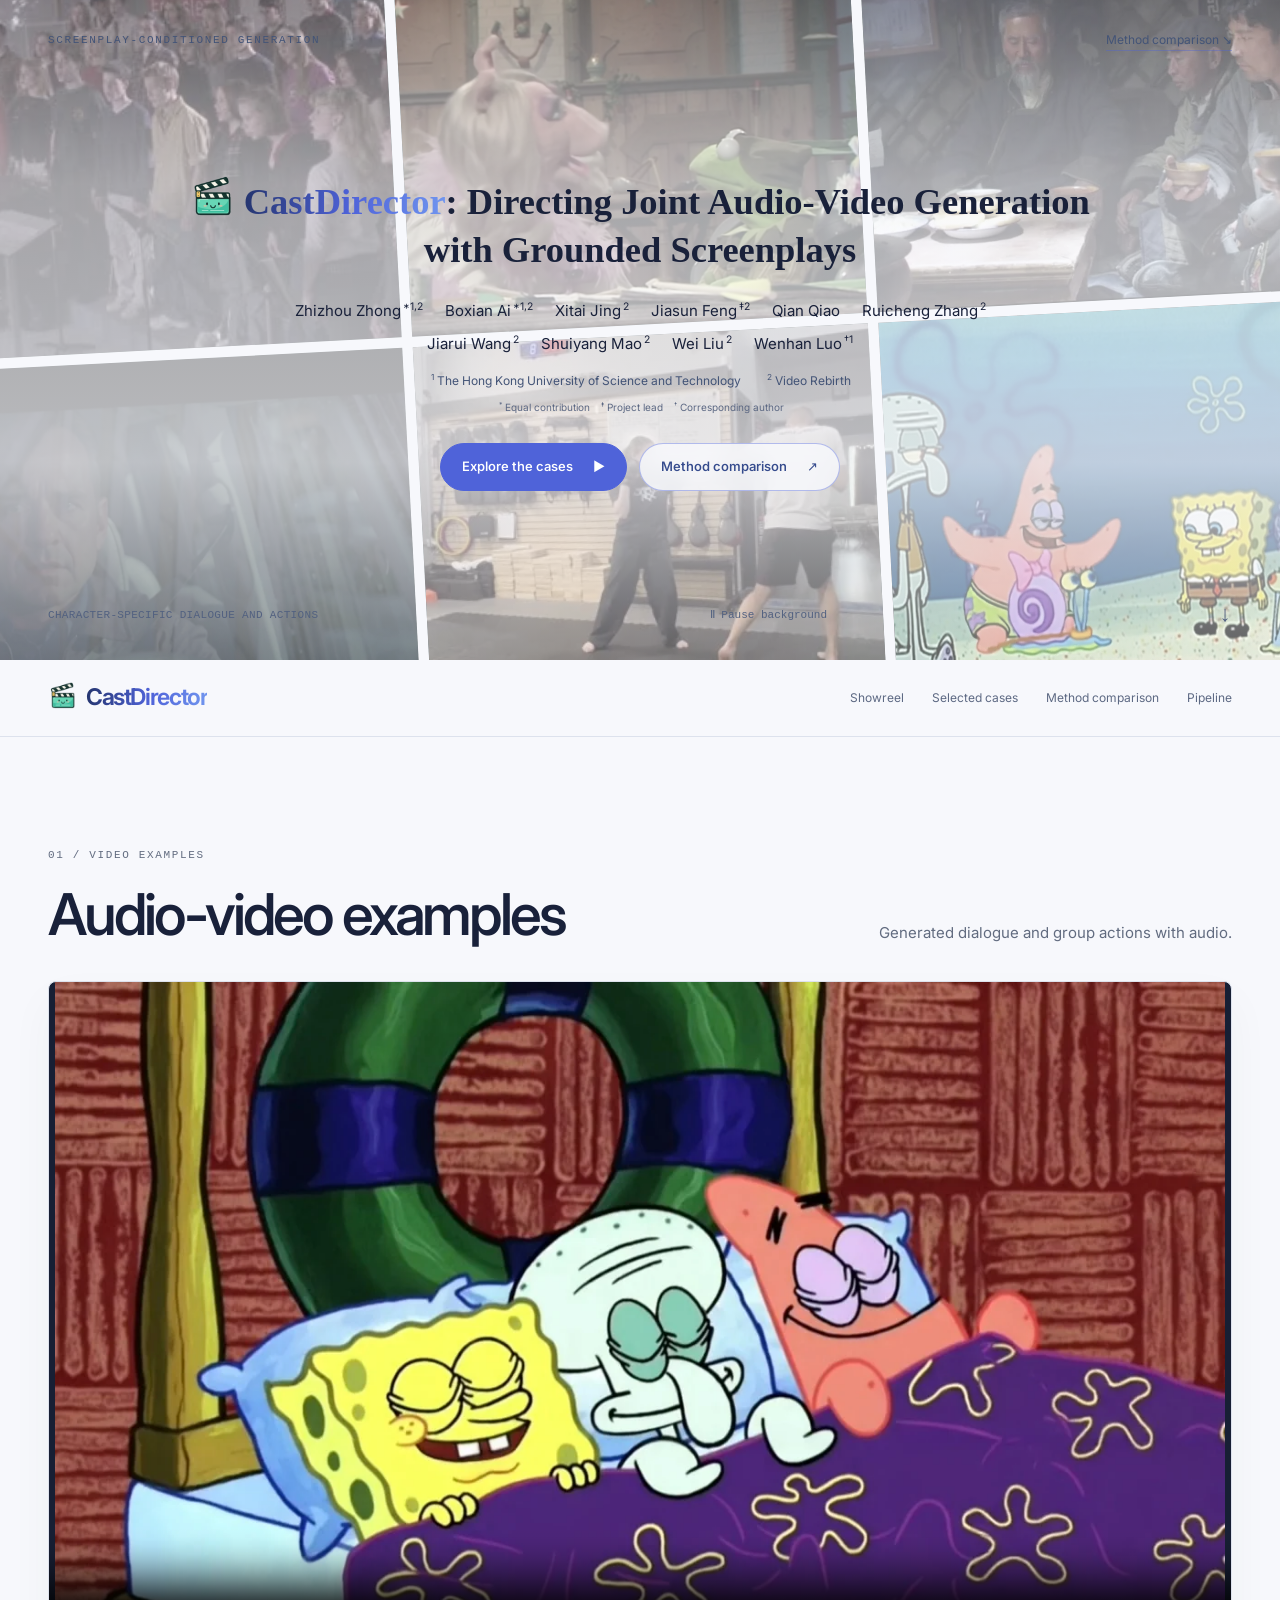
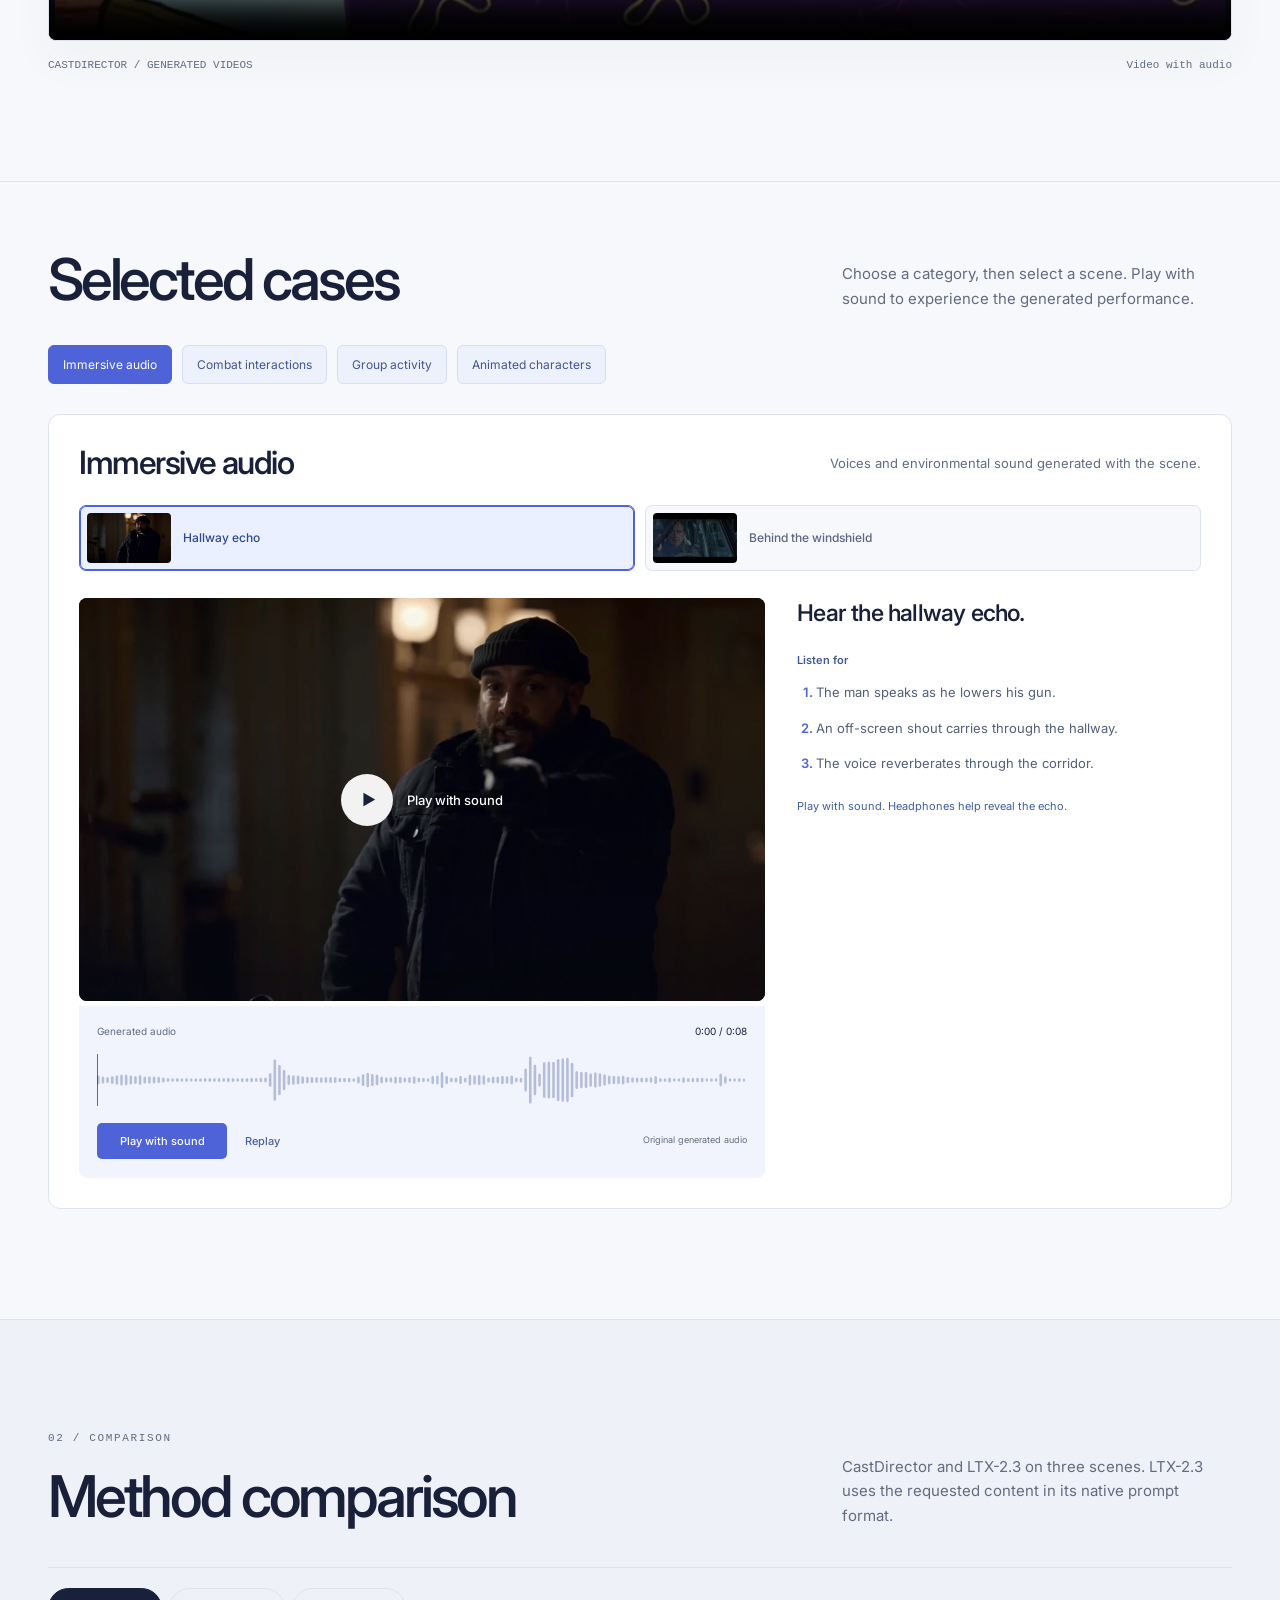
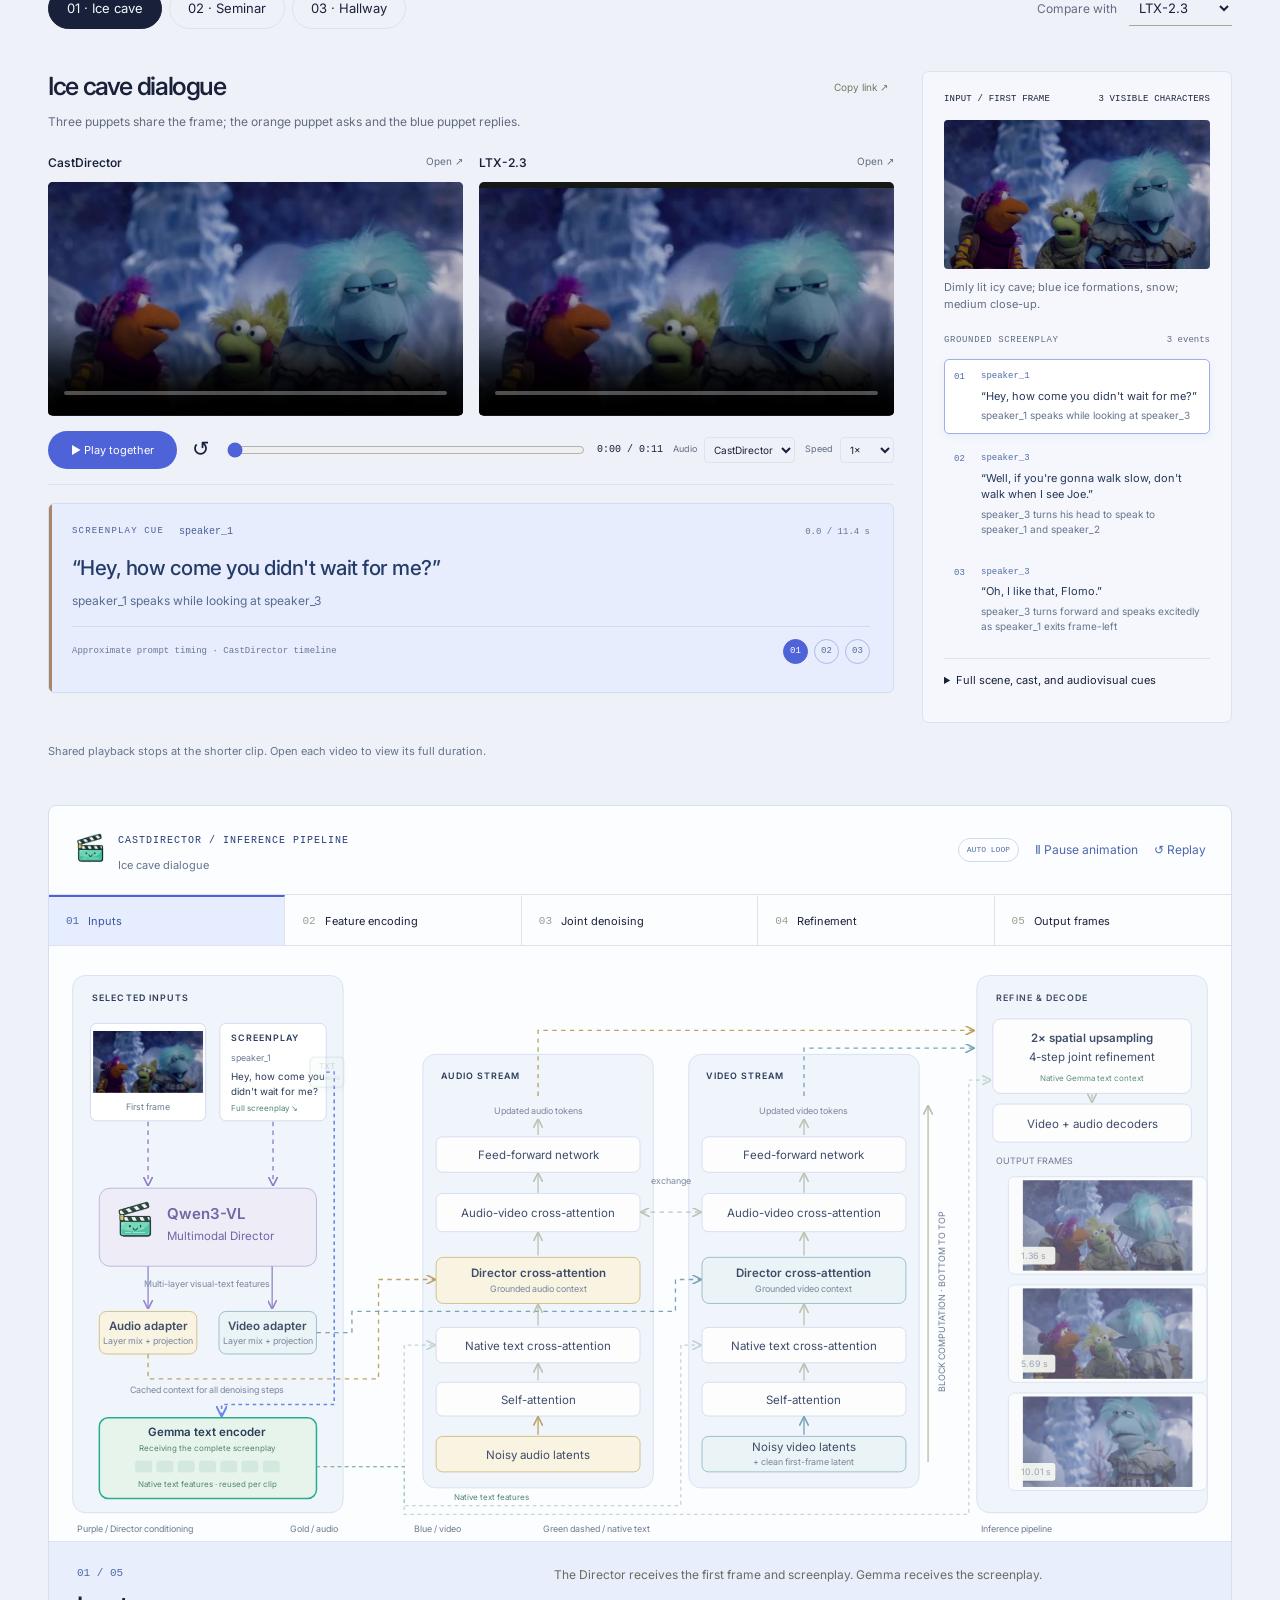
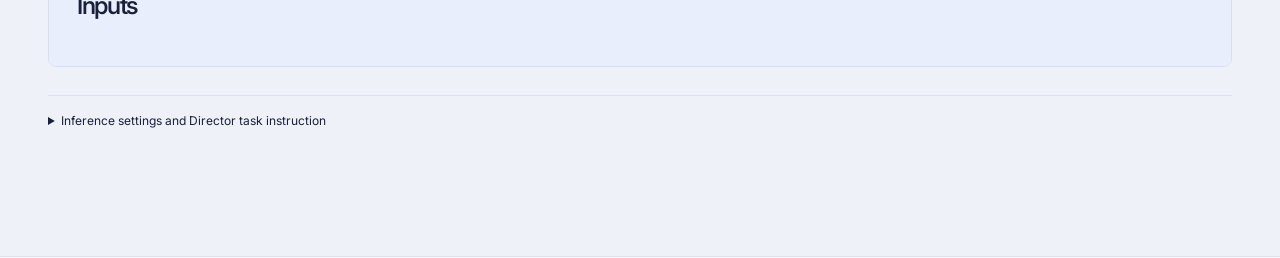
==== please_click_me.html @ d0b8cd7c "Publish CastDirector project website" ====
<!doctype html>
<html lang="en"><head><meta charset="utf-8"><meta name="viewport" content="width=device-width,initial-scale=1">
<meta name="description" content="CastDirector generates video and audio from grounded screenplays. Explore combat interactions, group activity, immersive audio, animated casts, and comparisons with LTX-2.3.">
<meta property="og:title" content="CastDirector: Directing Joint Audio-Video Generation with Grounded Screenplays">
<meta property="og:description" content="Character-specific dialogue, actions, and immersive sound in generated scenes.">
<meta name="theme-color" content="#f7f8fc"><link rel="icon" href="assets/brand/director-mascot.png">
<link rel="stylesheet" href="css/studio.css"><link rel="stylesheet" href="css/polish.css"><link rel="stylesheet" href="css/showcase.css">
<title>CastDirector — Directing Joint Audio-Video Generation with Grounded Screenplays</title></head><body>
<a class="skip-link" href="#selected-results">Skip to the generated scenes</a>
<section id="top" class="hero" aria-labelledby="hero-title">
<div class="film-wall" aria-hidden="true"><div><video class="ambient-video" muted playsinline loop preload="none" poster="assets/posters/choir.webp" data-src="assets/ambient/choir.mp4" tabindex="-1"></video></div><div><video class="ambient-video" muted playsinline loop preload="none" poster="assets/posters/puppets.webp" data-src="assets/ambient/puppets.mp4" tabindex="-1"></video></div><div><video class="ambient-video" muted playsinline loop preload="none" poster="assets/posters/yurt.webp" data-src="assets/ambient/yurt.mp4" tabindex="-1"></video></div><div><video class="ambient-video" muted playsinline loop preload="none" poster="assets/posters/windshield.webp" data-src="assets/ambient/windshield.mp4" tabindex="-1"></video></div><div><video class="ambient-video" muted playsinline loop preload="none" poster="assets/posters/boxing.webp" data-src="assets/ambient/boxing.mp4" tabindex="-1"></video></div><div><video class="ambient-video" muted playsinline loop preload="none" poster="assets/posters/cartoon-cast.webp" data-src="assets/ambient/cartoon-cast.mp4" tabindex="-1"></video></div></div><div class="hero-top"><span class="eyebrow">Screenplay-conditioned generation</span><a href="#inference">Method comparison ↘</a></div>
<div class="hero-content">
<h1 id="hero-title" class="paper-title"><span class="paper-title-main"><span class="paper-brand"><img class="hero-mascot" src="assets/brand/director-mascot.png" alt=""><span class="brand-gradient">CastDirector</span>:</span> Directing Joint Audio-Video Generation</span><span class="paper-title-sub">with Grounded Screenplays</span></h1><div class="hero-authors"><p class="author-list"><span><a href="https://scholar.google.com/citations?user=t88nyvsAAAAJ" target="_blank" rel="noopener noreferrer" aria-label="Zhizhou Zhong: Google Scholar">Zhizhou Zhong</a><sup>*1,2</sup></span><span><a href="#">Boxian Ai</a><sup>*1,2</sup></span><span><a href="#">Xitai Jing</a><sup>2</sup></span><span><a href="#">Jiasun Feng</a><sup>‡2</sup></span><span><a href="#">Qian Qiao</a></span><span><a href="https://scholar.google.com/citations?user=WyNyNcUAAAAJ" target="_blank" rel="noopener noreferrer" aria-label="Ruicheng Zhang: Google Scholar">Ruicheng Zhang</a><sup>2</sup></span><span><a href="#">Jiarui Wang</a><sup>2</sup></span><span><a href="https://scholar.google.com/citations?user=YZSd5fsAAAAJ" target="_blank" rel="noopener noreferrer" aria-label="Shuiyang Mao: Google Scholar">Shuiyang Mao</a><sup>2</sup></span><span><a href="https://sites.google.com/view/cuweiliu/home" target="_blank" rel="noopener noreferrer" aria-label="Wei Liu: Homepage">Wei Liu</a><sup>2</sup></span><span><a href="https://whluo.github.io/" target="_blank" rel="noopener noreferrer" aria-label="Wenhan Luo: Homepage">Wenhan Luo</a><sup>†1</sup></span></p><p class="affiliations"><span><sup>1</sup> The Hong Kong University of Science and Technology</span><span><sup>2</sup> Video Rebirth</span></p><p class="contributions"><sup>*</sup> Equal contribution &nbsp; <sup>‡</sup> Project lead &nbsp; <sup>†</sup> Corresponding author</p></div><div class="hero-actions"><a class="button" href="#selected-results">Explore the cases <span>▶</span></a><a class="button" href="#inference">Method comparison <span>↗</span></a></div></div>
<div class="hero-bottom"><span>CHARACTER-SPECIFIC DIALOGUE AND ACTIONS</span><button class="ambient-toggle" id="ambient-toggle" aria-pressed="true">Ⅱ Pause background</button><a class="down-arrow" href="#showreel" aria-label="Scroll to video examples">↓</a></div>
</section><header class="site-header"><div class="wrap header-inner"><a class="wordmark" href="#top"><img class="nav-mascot" src="assets/brand/director-mascot.png" alt=""><span class="brand-gradient">CastDirector</span></a><nav aria-label="Main navigation"><a href="#showreel">Showreel</a><a href="#selected-results">Selected cases</a><a href="#inference">Method comparison</a><a href="#pipeline-section">Pipeline</a></nav></div></header><main><section class="section showreel-section" id="showreel"><div class="wrap"><div class="section-head"><div><span class="eyebrow">01 / Video examples</span><h2>Audio-video examples</h2></div><p>Generated dialogue and group actions with audio.</p></div><video id="showreel-video" controls playsinline preload="none" poster="assets/posters/showreel.webp" src="assets/media/showreel.mp4"></video><div class="showreel-caption"><span>CASTDIRECTOR / GENERATED VIDEOS</span><span>Video with audio</span></div></div></section><section class="section selected-results" id="selected-results" aria-labelledby="results-title"><div class="wrap">
<div class="section-head"><div><h2 id="results-title">Selected cases</h2></div><p>Choose a category, then select a scene. Play with sound to experience the generated performance.</p></div>
<div class="category-jumps" role="tablist" aria-label="Result categories"><button type="button" role="tab" id="category-tab-immersive-audio" aria-controls="immersive-audio" aria-selected="true" tabindex="0" data-category="immersive-audio">Immersive audio</button><button type="button" role="tab" id="category-tab-combat" aria-controls="combat" aria-selected="false" tabindex="-1" data-category="combat">Combat interactions</button><button type="button" role="tab" id="category-tab-group-activity" aria-controls="group-activity" aria-selected="false" tabindex="-1" data-category="group-activity">Group activity</button><button type="button" role="tab" id="category-tab-animated-characters" aria-controls="animated-characters" aria-selected="false" tabindex="-1" data-category="animated-characters">Animated characters</button></div>
<div id="category-cards"></div></div></section><section class="section studio-section" id="inference"><span id="comparisons" class="anchor-alias"></span><div class="wrap">
<div class="section-head"><div><span class="eyebrow">02 / Comparison</span><h2>Method comparison</h2></div><p>CastDirector and LTX-2.3 on three scenes. LTX-2.3 uses the requested content in its native prompt format.</p></div>
<div class="studio-toolbar"><div class="segmented" id="studio-cases" aria-label="Scene"><button data-case="selected_icy_cave" aria-pressed="true">01 · Ice cave</button><button data-case="seminar_diaphragm" aria-pressed="false">02 · Seminar</button><button data-case="hallway_offscreen" aria-pressed="false">03 · Hallway</button></div><label class="select-label">Compare with <select id="baseline-select" aria-label="Comparison baseline"><option value="ltx23">LTX-2.3</option></select></label></div>
<div class="case-workspace"><div class="case-output"><div id="evidence-host"></div><section class="live-prompt" aria-label="Screenplay cue"><div class="cue-heading"><span class="eyebrow">Screenplay cue</span><span id="cue-speaker"></span><span id="cue-position"></span></div><div id="live-cue" aria-live="polite"><p id="cue-words"></p><p id="cue-action"></p></div><div class="cue-bottom"><span>Approximate prompt timing · CastDirector timeline</span><div id="event-navigation" aria-label="Jump to a screenplay event"></div></div></section></div>
<aside class="case-sidebar" aria-label="First frame and screenplay"><div class="panel-label"><span id="frame-label">Input / First frame</span><span id="cast-count"></span></div><img id="input-frame" src="assets/frame/selected_icy_cave.jpg" alt="First frame for the selected scene"><p class="frame-caption" id="scene-caption"></p><div class="script-track-heading"><span class="eyebrow">Grounded screenplay</span><span id="event-count"></span></div><div id="script-list" class="script-track" aria-label="Ordered screenplay events"></div><details class="script-details"><summary>Full scene, cast, and audiovisual cues</summary><pre id="script-full" tabindex="0"></pre></details></aside></div>
<p class="comparison-note" id="comparison-note"></p>
<div id="pipeline-section" class="pipeline-workbench live-workbench"><div class="workbench-top"><div class="flow-heading"><img src="assets/brand/director-mascot.png" alt="" width="33" height="33"><div><span class="eyebrow">CastDirector / inference pipeline</span><p id="flow-case-title"></p></div></div><div class="trace-controls"><span class="flow-badge">AUTO LOOP</span><button id="trace-play" aria-pressed="true" aria-label="Pause pipeline animation">Ⅱ Pause animation</button><button id="trace-reset" aria-label="Restart pipeline animation">↺ Replay</button></div></div>
<ol class="step-nav" aria-label="Pipeline stages"><li><button data-step="0" aria-current="step"><span>01</span>Inputs</button></li><li><button data-step="1"><span>02</span>Feature encoding</button></li><li><button data-step="2"><span>03</span>Joint denoising</button></li><li><button data-step="3"><span>04</span>Refinement</button></li><li><button data-step="4"><span>05</span>Output frames</button></li></ol>
<div class="pipeline-viewport live-viewport" id="pipeline" data-running="true" data-step="0"><svg xmlns="http://www.w3.org/2000/svg" width="1320" height="660" viewBox="0 0 1320 660" role="img" aria-labelledby="flow-title flow-desc">
<title id="flow-title">CastDirector inference pipeline</title>
<desc id="flow-desc">The Director encodes the first frame and screenplay. Gemma encodes the screenplay for both streams and Stage 2 refinement. Blocks run from bottom to top, followed by upsampling, refinement, and decoding.</desc>
<defs><marker id="flow-arrow" markerWidth="7" markerHeight="7" refX="6" refY="3.5" orient="auto-start-reverse"><path d="M0 0 7 3.5 0 7" fill="none" stroke="context-stroke" stroke-width="1.2"/></marker></defs>
<style>
.f-text{font-family:Inter,Arial,sans-serif;fill:#353b31;font-size:13px}.f-small{font-size:10px;fill:#818777}.f-label{font-size:10px;letter-spacing:1.2px;font-weight:600}.f-bold{font-weight:600}.f-panel{fill:#f2f3ec;stroke:#e0e4d6}.f-box{fill:#fffefa;stroke:#d6dccd}.f-dir{fill:#eeecf7;stroke:#b5aad8}.f-audio{fill:#fbf3df;stroke:#ceb673}.f-video{fill:#eaf3f5;stroke:#8ab4c1}.f-wire{fill:none;stroke:#b5bdab;stroke-width:1.5;marker-end:url(#flow-arrow)}.f-purple{stroke:#8c7bc6}.f-gold{stroke:#b79b52}.f-blue{stroke:#6a9bae}.f-native{stroke:#71a78f;stroke-dasharray:4 4}.f-gemma{fill:#edf6f0;stroke:#8db7a2}.f-native-token{fill:#49a385;stroke:#2d8a6f}.f-gemma-small{font-size:9px;fill:#52856b}.f-packet{pointer-events:none;filter:drop-shadow(0 3px 3px #233a2520)}.f-packet rect{stroke-width:1.5}.f-stage{transition:opacity .3s}.flow-output-frame{transition:none}
</style>
<g class="f-text"><rect class="f-panel" x="415" y="111" width="260" height="489" rx="14"/><rect class="f-panel" x="715" y="111" width="260" height="489" rx="14"/><rect class="f-panel" x="1040" y="22" width="260" height="606" rx="14"/>
<rect class="f-panel" x="20" y="22" width="305" height="606" rx="14"/>
<text class="f-label" x="42" y="51">SELECTED INPUTS</text>
<g class="f-stage" data-flow-stage="0">
<rect class="f-box" x="40" y="76" width="130" height="110" rx="7"/><image id="flow-input-image" x="43" y="80" width="124" height="79" preserveAspectRatio="xMidYMid meet" href="assets/frame/selected_icy_cave.jpg"/><text class="f-small" id="flow-input-label" x="105" y="174" text-anchor="middle">First frame</text>
<rect class="f-box" x="186" y="76" width="120" height="110" rx="7"/><text class="f-label" x="198" y="96">SCREENPLAY</text><text class="f-small" id="flow-speaker" x="198" y="118">speaker_1</text><text id="flow-line-1" x="198" y="140" style="font-size:11px">Hey, how come you</text><text id="flow-line-2" x="198" y="157" style="font-size:11px">didn’t wait for me?</text><text class="f-gemma-small" x="198" y="175">Full screenplay ↘</text>
<path id="flow-frame-route" class="f-wire f-purple moving-wire" d="M105 187V258"/><path id="flow-text-route" class="f-wire f-purple moving-wire" d="M246 187V258"/>
</g>
<g class="f-stage" data-flow-stage="1"><rect class="f-dir" x="50" y="262" width="245" height="88" rx="12"/><image href="assets/brand/director-mascot.png" x="67" y="276" width="47" height="47"/><text class="f-bold" x="126" y="297" style="font-size:17px;fill:#66569e">Qwen3-VL</text><text x="126" y="320" style="fill:#66569e">Multimodal Director</text><text class="f-small" x="172" y="373" text-anchor="middle">Multi-layer visual-text features</text>
<path class="f-wire f-purple" d="M105 350v47"/><path class="f-wire f-purple" d="M245 350v47"/>
<rect class="f-audio" x="50" y="401" width="110" height="48" rx="8"/><text class="f-bold" x="105" y="422" text-anchor="middle">Audio adapter</text><text class="f-small" x="105" y="438" text-anchor="middle">Layer mix + projection</text>
<rect class="f-video" x="185" y="401" width="110" height="48" rx="8"/><text class="f-bold" x="240" y="422" text-anchor="middle">Video adapter</text><text class="f-small" x="240" y="438" text-anchor="middle">Layer mix + projection</text>
<path id="flow-audio-route" class="f-wire f-gold moving-wire" d="M105 449v28h260V365h63"/><path id="flow-video-route" class="f-wire f-blue moving-wire" d="M295 425h40v-24h365v-36h28"/>
<text class="f-small" x="172" y="493" text-anchor="middle">Cached context for all denoising steps</text></g>
<path id="flow-gemma-input-route" class="f-wire f-native native-wire" d="M306 131h9V506H188v12"/>
<g id="gemma-node"><rect class="f-gemma" x="50" y="521" width="245" height="91" rx="10"/><text class="f-bold" x="172" y="542" text-anchor="middle">Gemma text encoder</text><text class="f-gemma-small" id="gemma-status" x="172" y="558" text-anchor="middle">Receiving the complete screenplay</text>
<g id="gemma-token-grid" aria-hidden="true"><rect class="f-native-token" x="91" y="570" width="18" height="12" rx="2" opacity=".15"/><rect class="f-native-token" x="115" y="570" width="18" height="12" rx="2" opacity=".15"/><rect class="f-native-token" x="139" y="570" width="18" height="12" rx="2" opacity=".15"/><rect class="f-native-token" x="163" y="570" width="18" height="12" rx="2" opacity=".15"/><rect class="f-native-token" x="187" y="570" width="18" height="12" rx="2" opacity=".15"/><rect class="f-native-token" x="211" y="570" width="18" height="12" rx="2" opacity=".15"/><rect class="f-native-token" x="235" y="570" width="18" height="12" rx="2" opacity=".15"/></g><text class="f-gemma-small" x="172" y="599" text-anchor="middle">Native text features · reused per clip</text></g>
<path id="flow-gemma-audio-route" class="f-wire f-native native-wire" d="M295 576h99V439h34"/>
<path id="flow-gemma-video-route" class="f-wire f-native native-wire" d="M295 576h99v44h312V439h22"/>
<path id="flow-gemma-refine-route" class="f-wire f-native native-wire" d="M295 576h99v54h637V140h24"/>
<text class="f-gemma-small" x="450" y="614">Native text features</text>

<text class="f-label" x="435" y="139">AUDIO STREAM</text><text class="f-label" x="735" y="139">VIDEO STREAM</text>
<g class="f-stage" data-flow-stage="2">
<text class="f-small" x="545" y="178" text-anchor="middle">Updated audio tokens</text><text class="f-small" x="845" y="178" text-anchor="middle">Updated video tokens</text>
<path class="f-wire" d="M545 202v-17"/><path class="f-wire" d="M845 202v-17"/>
<rect class="f-box" x="430" y="204" width="230" height="40" rx="7"/><text x="545" y="229" text-anchor="middle">Feed-forward network</text><rect class="f-box" x="730" y="204" width="230" height="40" rx="7"/><text x="845" y="229" text-anchor="middle">Feed-forward network</text>
<path class="f-wire" d="M545 267v-21"/><path class="f-wire" d="M845 267v-21"/>
<rect class="f-box" x="430" y="268" width="230" height="43" rx="7"/><text x="545" y="294" text-anchor="middle">Audio-video cross-attention</text><rect class="f-box" x="730" y="268" width="230" height="43" rx="7"/><text x="845" y="294" text-anchor="middle">Audio-video cross-attention</text>
<path class="f-wire moving-wire" d="M662 289h66" marker-start="url(#flow-arrow)"/><text class="f-small" x="695" y="257" text-anchor="middle">exchange</text>
<path class="f-wire" d="M545 338v-25"/><path class="f-wire" d="M845 338v-25"/>
<rect class="f-audio" x="430" y="340" width="230" height="52" rx="8"/><text class="f-bold" x="545" y="362" text-anchor="middle">Director cross-attention</text><text class="f-small" x="545" y="379" text-anchor="middle">Grounded audio context</text><rect class="f-video" x="730" y="340" width="230" height="52" rx="8"/><text class="f-bold" x="845" y="362" text-anchor="middle">Director cross-attention</text><text class="f-small" x="845" y="379" text-anchor="middle">Grounded video context</text>
<path class="f-wire" d="M545 417v-23"/><path class="f-wire" d="M845 417v-23"/>
<rect id="native-audio-attention" class="f-box" x="430" y="419" width="230" height="40" rx="7"/><text x="545" y="444" text-anchor="middle">Native text cross-attention</text><rect id="native-video-attention" class="f-box" x="730" y="419" width="230" height="40" rx="7"/><text x="845" y="444" text-anchor="middle">Native text cross-attention</text>
<path class="f-wire" d="M545 479v-18"/><path class="f-wire" d="M845 479v-18"/>
<rect class="f-box" x="430" y="481" width="230" height="38" rx="7"/><text x="545" y="505" text-anchor="middle">Self-attention</text><rect class="f-box" x="730" y="481" width="230" height="38" rx="7"/><text x="845" y="505" text-anchor="middle">Self-attention</text>
<path class="f-wire f-gold" d="M545 540v-19"/><path class="f-wire f-blue" d="M845 540v-19"/>
<rect class="f-audio" x="430" y="542" width="230" height="40" rx="7"/><text x="545" y="567" text-anchor="middle">Noisy audio latents</text><rect class="f-video" x="730" y="542" width="230" height="40" rx="7"/><text x="845" y="558" text-anchor="middle">Noisy video latents</text><text class="f-small" x="845" y="574" text-anchor="middle">+ clean first-frame latent</text>
<path id="flow-audio-denoise" d="M448 557V217" fill="none"/><path id="flow-video-denoise" d="M748 557V217" fill="none"/>
</g>
<path class="f-wire" d="M985 571V170"/><text class="f-small" transform="translate(1004,390) rotate(-90)" text-anchor="middle">BLOCK COMPUTATION · BOTTOM TO TOP</text>
<g class="f-stage" data-flow-stage="3"><path class="f-wire f-gold moving-wire" d="M545 158V84h491"/><path id="flow-refine-route" class="f-wire f-blue moving-wire" d="M845 158V104h191"/>
<text class="f-label" x="1062" y="51">REFINE &amp; DECODE</text><rect class="f-box" id="native-refinement" x="1058" y="71" width="224" height="84" rx="9"/><text class="f-bold" x="1170" y="97" text-anchor="middle">2× spatial upsampling</text><text x="1170" y="119" text-anchor="middle">4-step joint refinement</text><text class="f-gemma-small" x="1170" y="141" text-anchor="middle">Native Gemma text context</text><path class="f-wire moving-wire" d="M1170 156v8"/><rect class="f-box" x="1058" y="167" width="224" height="43" rx="8"/><text x="1170" y="194" text-anchor="middle">Video + audio decoders</text></g>
<text class="f-small" x="1062" y="235">OUTPUT FRAMES</text>
<g class="flow-output-frame" data-output-index="0"><rect class="f-box" x="1058" y="249" width="224" height="110" rx="7"/><image id="flow-frame-0" x="1062" y="253" width="216" height="102" preserveAspectRatio="xMidYMid meet"/><rect x="1067" y="328" width="44" height="20" rx="3" fill="#fffff3e6"/><text class="f-small" id="flow-frame-time-0" x="1072" y="342">1.37 s</text></g>
<g class="flow-output-frame" data-output-index="1"><rect class="f-box" x="1058" y="371" width="224" height="110" rx="7"/><image id="flow-frame-1" x="1062" y="375" width="216" height="102" preserveAspectRatio="xMidYMid meet"/><rect x="1067" y="450" width="44" height="20" rx="3" fill="#fffff3e6"/><text class="f-small" id="flow-frame-time-1" x="1072" y="464">5.69 s</text></g>
<g class="flow-output-frame" data-output-index="2"><rect class="f-box" x="1058" y="493" width="224" height="110" rx="7"/><image id="flow-frame-2" x="1062" y="497" width="216" height="102" preserveAspectRatio="xMidYMid meet"/><rect x="1067" y="572" width="44" height="20" rx="3" fill="#fffff3e6"/><text class="f-small" id="flow-frame-time-2" x="1072" y="586">10.01 s</text></g>
<g id="packet-gemma-input" class="f-packet" opacity="0"><rect class="f-gemma" x="-19" y="-17" width="38" height="34" rx="5"/><text x="0" y="-4" text-anchor="middle" style="font-size:9px;fill:#2d8a6f;font-weight:600">TXT</text><text id="flow-gemma-events" x="0" y="9" text-anchor="middle" style="font-size:7px;fill:#52856b">3 events</text></g>
<g id="packet-gemma-audio" class="f-packet" opacity="0"><rect class="f-gemma" x="-17" y="-12" width="34" height="24" rx="5"/><rect x="-11" y="-6" width="6" height="5" rx="1" fill="#49a385"/><rect x="-11" y="1" width="6" height="5" rx="1" fill="#49a385"/><rect x="-3" y="-6" width="6" height="5" rx="1" fill="#49a385"/><rect x="-3" y="1" width="6" height="5" rx="1" fill="#49a385"/><rect x="5" y="-6" width="6" height="5" rx="1" fill="#49a385"/><rect x="5" y="1" width="6" height="5" rx="1" fill="#49a385"/></g>
<g id="packet-gemma-video" class="f-packet" opacity="0"><rect class="f-gemma" x="-17" y="-12" width="34" height="24" rx="5"/><rect x="-11" y="-6" width="6" height="5" rx="1" fill="#49a385"/><rect x="-11" y="1" width="6" height="5" rx="1" fill="#49a385"/><rect x="-3" y="-6" width="6" height="5" rx="1" fill="#49a385"/><rect x="-3" y="1" width="6" height="5" rx="1" fill="#49a385"/><rect x="5" y="-6" width="6" height="5" rx="1" fill="#49a385"/><rect x="5" y="1" width="6" height="5" rx="1" fill="#49a385"/></g>
<g id="packet-gemma-refine" class="f-packet" opacity="0"><rect class="f-gemma" x="-17" y="-12" width="34" height="24" rx="5"/><rect x="-11" y="-6" width="6" height="5" rx="1" fill="#49a385"/><rect x="-11" y="1" width="6" height="5" rx="1" fill="#49a385"/><rect x="-3" y="-6" width="6" height="5" rx="1" fill="#49a385"/><rect x="-3" y="1" width="6" height="5" rx="1" fill="#49a385"/><rect x="5" y="-6" width="6" height="5" rx="1" fill="#49a385"/><rect x="5" y="1" width="6" height="5" rx="1" fill="#49a385"/></g>
<g id="packet-image" class="f-packet" opacity="0"><rect x="-30" y="-19" width="60" height="38" rx="5" fill="#fffdf6" stroke="#9687c8"/><image id="flow-moving-image" x="-27" y="-16" width="54" height="32" preserveAspectRatio="xMidYMid meet"/></g>
<g id="packet-text" class="f-packet" opacity="0"><rect x="-19" y="-17" width="38" height="34" rx="5" fill="#f3effa" stroke="#9687c8"/><text x="0" y="-4" text-anchor="middle" style="font-size:9px;fill:#66569e;font-weight:600">TXT</text><text id="flow-moving-text" x="0" y="9" text-anchor="middle" style="font-size:7px;fill:#8575a7">3 events</text></g>
<g id="packet-audio" class="f-packet" opacity="0"><rect class="f-audio" x="-24" y="-12" width="48" height="24" rx="5"/><path d="M-13-3v6m6-11v16m7-13v10m7-15v20m7-13v6" stroke="#b79b52" stroke-width="2"/></g>
<g id="packet-video" class="f-packet" opacity="0"><rect class="f-video" x="-24" y="-12" width="48" height="24" rx="5"/><path d="M-15-6h8v12h-8zm11 0h8v12h-8zm11 0h8v12H7z" fill="#86acbb"/></g>
<g id="packet-audio-denoise" class="f-packet" opacity="0"><circle r="5" fill="#b79b52"/><circle r="9" fill="none" stroke="#b79b5260"/></g><g id="packet-video-denoise" class="f-packet" opacity="0"><circle r="5" fill="#6a9bae"/><circle r="9" fill="none" stroke="#6a9bae60"/></g>
<g id="packet-refine" class="f-packet" opacity="0"><rect class="f-video" x="-21" y="-12" width="42" height="24" rx="4"/><path d="M-12-5h24v10h-24z" fill="#86acbb"/></g>
<text class="f-small" x="25" y="650">Purple / Director conditioning</text><text class="f-small" x="265" y="650">Gold / audio</text><text class="f-small" x="405" y="650">Blue / video</text><text class="f-small" x="550" y="650">Green dashed / native text</text><text class="f-small" x="1045" y="650">Inference pipeline</text>
</g></svg>
</div><p class="pipeline-scroll-note">Scroll to view the pipeline →</p>
<div class="pipeline-foot" aria-live="off"><div><div class="trace-counter" id="trace-counter"></div><h3 id="step-title"></h3></div><p id="step-description"></p></div></div><details class="implementation"><summary>Inference settings and Director task instruction</summary><p>Stage 1 uses 1088 × 640 video at 24 fps and 30 Euler steps. Stage 2 applies 2× spatial upsampling and four-step refinement.</p><dl><dt>Director</dt><dd>Qwen3-VL-8B · one encoding per clip</dd><dt>Stage 1 guidance</dt><dd>CFG 4.0 · STG 1.0 at block 29</dd><dt>Stage 2</dt><dd>Official LTX-2.3-dev + distilled LoRA; native text conditioning</dd><dt>Final decoding</dt><dd>Video VAE and audio VAE + vocoder</dd></dl><p>The Director and video VAE use the same resized and center-cropped first frame. Director instruction:</p><pre>Analyze the first frame of the video together with its full structured text prompt. Pay attention to the people, scene, dialogue, actions, expressions, interactions, environment, and audio description.</pre><a class="text-link" href="prompts/director_instruction.txt" download>Download the instruction <span>↓</span></a></details></div></section></main><div id="toast" class="toast" role="status" aria-live="polite"></div>
<script src="js/data.js"></script><script src="js/flow-frames.js"></script><script src="js/player.js"></script><script src="js/studio.js"></script><script src="js/showcase-data.js"></script><script src="js/showcase.js"></script>
<noscript><p class="wrap">Enable JavaScript for the categorized examples and comparison controls, or <a href="assets/media/showreel.mp4">watch the showreel directly</a>.</p></noscript></body></html>
---- css/studio.css ----
@font-face{font-family:Inter;src:url('../assets/fonts/inter-latin.woff') format('woff');font-weight:100 900;font-display:swap}
:root{--paper:#f8f7f2;--ink:#22231f;--muted:#74756d;--line:#deded4;--blue:#5265db;--lavender:#eee9f8;--mono:ui-monospace,SFMono-Regular,Consolas,monospace}
*{box-sizing:border-box}html{scroll-behavior:smooth;scroll-padding-top:85px}body{margin:0;background:var(--paper);color:var(--ink);font:15px/1.65 Inter,Arial,sans-serif;-webkit-font-smoothing:antialiased}button,input,select{font:inherit}button,a,input,select,summary{-webkit-tap-highlight-color:transparent}a{color:inherit;text-decoration:none}button{cursor:pointer}button:disabled{cursor:default;opacity:.4}button:focus-visible,a:focus-visible,select:focus-visible,input:focus-visible,summary:focus-visible,pre:focus-visible{outline:3px solid var(--blue);outline-offset:5px}img,video{display:block;max-width:100%}button{color:inherit}h1,h2,h3,p{margin:0}h1,h2,h3{line-height:1.12;font-weight:550;letter-spacing:-.055em}p{max-width:74ch}h2{font-size:clamp(36px,4.5vw,64px)}h3{font-size:26px}video{background:#161813}pre{white-space:pre-wrap;overflow-wrap:anywhere;line-height:1.65;font-size:12px;font-family:var(--mono)}.wrap{width:min(1320px,calc(100% - 96px));margin:auto}.eyebrow{font:11px/1.5 var(--mono);letter-spacing:.15em;text-transform:uppercase}.muted{color:var(--muted)}.skip-link{position:fixed;top:-90px;left:16px;z-index:100;background:#fff;padding:12px}.skip-link:focus{top:8px}.button{display:inline-flex;align-items:center;justify-content:center;gap:20px;padding:13px 21px;border:1px solid var(--ink);border-radius:99px;background:transparent;font-size:13px;font-weight:550;line-height:1.5;transition:background .2s,color .2s}.button:hover{background:var(--ink);color:var(--paper)}.button.primary{background:var(--ink);color:var(--paper)}.button.primary:hover{background:var(--blue);border-color:var(--blue)}.text-link{display:inline-flex;gap:20px;border-bottom:1px solid var(--ink);padding:4px 0;font-size:14px}.pill{display:inline-flex;align-items:center;gap:7px;padding:5px 11px;border:1px solid var(--line);border-radius:99px;font:10px/1.5 var(--mono);letter-spacing:.05em}.pill i{width:5px;height:5px;background:#78826b;border-radius:50%}
.hero{position:relative;isolation:isolate;min-height:720px;height:94svh;max-height:1100px;background:#151813;color:#fffdf4;display:flex;align-items:center;justify-content:center;overflow:hidden}.film-wall{position:absolute;inset:-22px;display:grid;grid-template-columns:repeat(3,1fr);grid-template-rows:repeat(2,1fr);gap:10px;z-index:-3;transform:rotate(-3deg) scale(1.05)}.film-wall>div{overflow:hidden;background:#25302f}.film-wall img,.film-wall video{width:100%;height:100%;object-fit:cover;filter:saturate(.7)}.hero:before{content:"";position:absolute;inset:0;z-index:-1;background:linear-gradient(180deg,rgba(8,12,10,.42),rgba(8,12,10,.42) 35%,rgba(8,12,10,.8))}.hero:after{content:"";position:absolute;inset:0;z-index:-2;background:rgba(9,16,12,.12)}.hero-top{position:absolute;left:48px;right:48px;top:30px;display:flex;justify-content:space-between;align-items:center;font-size:12px}.hero-top a{border-bottom:1px solid #ffffff50}.hero-content{padding:90px 24px 70px;text-align:center;width:100%}.hero h1{font-size:clamp(75px,13.6vw,212px);font-weight:550;letter-spacing:-.075em;line-height:1.08;margin:18px 0 23px}.hero-content>.eyebrow{margin-inline:auto}.hero-title{margin:auto;font-size:clamp(17px,2vw,26px);line-height:1.45;letter-spacing:-.03em;max-width:700px;text-wrap:balance}.hero-actions{display:flex;gap:12px;justify-content:center;margin-top:36px}.hero .button{border-color:#f8f7f276;color:var(--paper);backdrop-filter:blur(8px);background:#ffffff0c}.hero .button:first-child{background:var(--paper);border-color:var(--paper);color:var(--ink)}.hero .button:hover{background:#fff;color:var(--ink)}.hero-bottom{position:absolute;bottom:28px;left:48px;right:48px;display:flex;justify-content:space-between;align-items:center;gap:16px;font:11px/1.5 var(--mono);letter-spacing:.03em;color:#eeeede}.ambient-toggle{border:0;background:transparent;color:inherit;font:inherit;padding:5px}.ambient-toggle:hover{color:#fff;text-decoration:underline}.down-arrow{font-size:22px}
.site-header{position:sticky;top:0;z-index:30;background:#f8f7f2f5;backdrop-filter:blur(18px);border-bottom:1px solid var(--line)}.header-inner{display:flex;align-items:center;justify-content:space-between;min-height:76px;gap:20px}.wordmark{font-size:23px;font-weight:650;letter-spacing:-.06em}.wordmark span{color:var(--blue)}.site-header nav{display:flex;align-items:center;gap:28px;font-size:12px}.site-header nav a{position:relative;padding:10px 0;color:#66695e}.site-header nav a:hover,.site-header nav a[aria-current]{color:var(--ink)}.site-header nav a[aria-current]:after{content:"";height:2px;background:var(--blue);position:absolute;bottom:3px;left:0;right:0}.section{padding:110px 0;border-bottom:1px solid var(--line)}.section-head{display:flex;justify-content:space-between;align-items:flex-end;gap:30px;margin-bottom:38px}.section-head .eyebrow{display:block;color:var(--muted);margin-bottom:18px}.section-head h2{max-width:850px}.section-head p{max-width:390px;color:#686b60;font-size:15px}.intro{display:grid;grid-template-columns:1.1fr 1fr;gap:80px;padding:72px 0}.intro h2{font-size:38px;max-width:510px}.intro p{font-size:18px;color:#6a6e61;line-height:1.65}.intro .text-link{margin-top:20px;color:var(--ink)}.example-bar{display:flex;justify-content:space-between;align-items:center;gap:20px;padding:18px 0;border-top:1px solid var(--line)}.segmented{display:flex;flex-wrap:wrap;gap:7px}.segmented button,.additional-tabs button{background:transparent;border:1px solid var(--line);padding:10px 18px;font-size:13px;border-radius:99px;line-height:1.5}.segmented button[aria-pressed=true],.additional-tabs button[aria-selected=true]{background:var(--ink);color:var(--paper);border-color:var(--ink)}.segmented button:hover,.additional-tabs button:hover{border-color:#74776e}.input-board{display:grid;grid-template-columns:.85fr 1.15fr;border:1px solid var(--line);background:#fdfcf8}.frame-panel{border-right:1px solid var(--line);padding:24px}.panel-label{display:flex;justify-content:space-between;align-items:center;gap:14px;margin-bottom:20px;font:11px/1.5 var(--mono);letter-spacing:.06em;text-transform:uppercase}.frame-panel img{width:100%;aspect-ratio:16/9;object-fit:contain;background:#171b18;border-radius:5px}.frame-caption{font-size:12px;color:var(--muted);margin-top:14px;line-height:1.6}.screenplay-panel{padding:24px}.script-list{display:grid;gap:14px}.script-event{display:grid;grid-template-columns:29px 1fr;gap:12px;font-size:13px;line-height:1.55}.event-index{width:26px;height:26px;display:grid;place-items:center;border:1px solid var(--line);border-radius:50%;font:10px var(--mono);margin-top:2px}.script-event .speaker{font:10px/1.5 var(--mono);color:#75689d;text-transform:uppercase;letter-spacing:.04em}.script-event blockquote{margin:3px 0 4px;font-size:15px;font-weight:500;line-height:1.4}.script-event .action{font-size:12px;color:#6c7064}.script-details{margin-top:20px;border-top:1px solid var(--line);font-size:12px}.script-details summary{padding:12px 0;cursor:pointer}.script-details pre{max-height:330px;overflow:auto;margin:0;padding:12px;background:#f2f1eb}.cast-strip{display:flex;flex-wrap:wrap;gap:6px;margin-top:15px}.cast-strip span{font:10px/1.4 var(--mono);padding:5px 8px;background:#eeede5;color:#676c60;border-radius:3px}
.pipeline-workbench{margin-top:24px;border:1px solid var(--line);background:#fdfcf8;overflow:hidden}.workbench-top{display:flex;justify-content:space-between;align-items:center;padding:22px 25px;border-bottom:1px solid var(--line);gap:20px}.workbench-top .eyebrow{color:#6d7065}.trace-controls{display:flex;align-items:center;gap:16px}.trace-controls button{background:none;border:0;padding:0;font-size:12px;color:#565eaf;display:flex;gap:9px;align-items:center}.trace-controls button:disabled{color:var(--muted)}.step-nav{display:grid;grid-template-columns:repeat(5,1fr);margin:0;padding:0;list-style:none;border-bottom:1px solid var(--line)}.step-nav button{display:flex;width:100%;gap:12px;padding:18px 21px;border:0;border-right:1px solid var(--line);border-top:2px solid transparent;background:transparent;text-align:left;font-size:12px;line-height:1.5;align-items:center}.step-nav li:last-child button{border-right:0}.step-nav button span{font:11px var(--mono);color:#9b9e91}.step-nav button[aria-current=step]{background:#eeedf8;border-top-color:var(--blue);color:#4252b8}.step-nav button[aria-current=step] span{color:var(--blue)}.pipeline-viewport{overflow-x:auto;padding:12px 15px 0}.pipeline-viewport svg{display:block;width:100%;min-width:800px;height:auto}.pipeline-viewport[data-step="0"] .node:not([data-stage="0"]),.pipeline-viewport[data-step="1"] .node:not([data-stage="1"]){opacity:.32}.pipeline-viewport .node{transition:opacity .35s}.pipeline-foot{display:grid;grid-template-columns:1fr 1.6fr;gap:50px;padding:27px 30px 30px;border-top:1px solid var(--line);background:#f0efe8;min-height:150px}.pipeline-foot h3{font-size:25px;line-height:1.25}.pipeline-foot p{font-size:13px;color:#686d60}.trace-counter{color:var(--blue);font:11px/1.5 var(--mono);margin-bottom:9px}.refine-strip{display:flex;align-items:stretch;gap:0;border-top:1px solid var(--line);background:#f6f4ec}.refine-strip>div{flex:1;padding:20px 24px;border-right:1px solid var(--line)}.refine-strip>div:last-child{border:0}.refine-strip span{display:block;font:10px var(--mono);color:#818574;margin-bottom:10px}.refine-strip strong{font-size:13px;font-weight:500}.refine-strip small{display:block;color:var(--muted);font-size:11px;margin-top:5px}.refine-strip.is-active{background:#e9eee2}.refine-strip.is-active strong{color:#50613d}.pipeline-scroll-note{display:none;color:var(--muted);font:10px var(--mono);padding:8px 20px}
.result-panel{display:grid;grid-template-columns:.65fr 1.35fr;margin-top:38px;gap:65px;align-items:center}.result-copy .eyebrow{color:var(--blue);margin-bottom:18px}.result-copy h3{font-size:38px;margin-bottom:18px}.result-copy p{color:var(--muted);font-size:13px}.result-copy .button{margin-top:24px}.result-media{position:relative}.result-media video{width:100%;aspect-ratio:16/9;object-fit:contain;border-radius:8px}.result-meta{display:flex;justify-content:space-between;gap:14px;padding-top:13px;font:10px var(--mono);color:var(--muted)}.implementation{margin-top:40px;border-top:1px solid var(--line)}.implementation summary{padding:15px 0;font-size:12px;cursor:pointer}.implementation p{font-size:13px;color:var(--muted);margin:0 0 14px}.implementation pre{background:#eeede6;padding:20px}.implementation dl{display:grid;grid-template-columns:200px 1fr;gap:10px;margin:15px 0;font-size:13px}.implementation dd{margin:0}.implementation dt{color:var(--muted)}
.showreel-section{background:#1d211b;color:#f6f4e9}.showreel-section .section-head .eyebrow,.showreel-section .section-head p{color:#acb29e}.showreel-section video{width:100%;border:1px solid #ffffff24;border-radius:8px;max-height:720px}.showreel-caption{display:flex;justify-content:space-between;margin-top:18px;font:11px var(--mono);color:#a8b19b}.comparison-toolbar{display:flex;justify-content:space-between;align-items:center;gap:20px;margin-bottom:26px}.select-label{display:flex;align-items:center;gap:12px;color:var(--muted);font-size:12px}.select-label select{border:0;border-bottom:1px solid #a4a799;background:transparent;padding:8px 28px 8px 6px;font-size:13px;color:var(--ink)}.comparison-note{font-size:12px;color:var(--muted);margin-top:20px;max-width:100%}.topic-grid{display:grid;grid-template-columns:repeat(3,1fr);gap:40px 24px;margin-top:30px}.topic-card img{width:100%;aspect-ratio:16/9;object-fit:cover;border-radius:5px;transition:filter .25s}.topic-card:hover img{filter:brightness(1.12)}.topic-card .topic-meta{font:10px var(--mono);color:var(--muted);margin:17px 0 10px}.topic-card h3{font-size:23px;display:flex;align-items:baseline;justify-content:space-between;gap:10px}.topic-card h3 span{font-size:20px;font-weight:400}.topic-card p{font-size:13px;color:var(--muted);margin-top:12px}.topic-card:hover h3{color:var(--blue)}.annotation-callout{display:grid;grid-template-columns:1fr 1fr;align-items:start;gap:100px;padding:80px 0}.annotation-callout h2{font-size:40px}.annotation-callout p{color:var(--muted);font-size:15px;margin:0 0 25px}footer{border-top:1px solid var(--line);padding:35px 0;color:var(--muted);font-size:11px}footer .wrap{display:flex;justify-content:space-between;gap:30px}.footer-brand{font-size:16px;font-weight:600;letter-spacing:-.05em;color:#656a5d}.footer-copy{max-width:460px;text-align:right}
/* Shared comparison player and evidence pages */
.subpage-main{padding-top:72px;padding-bottom:90px}.page-heading{margin-bottom:42px;max-width:900px}.page-heading h1{font-size:clamp(44px,6vw,76px);margin:18px 0 24px}.page-heading p{font-size:17px;color:var(--muted)}.additional-tabs{display:flex;gap:9px;flex-wrap:wrap;padding:22px 0;border-top:1px solid var(--line);border-bottom:1px solid var(--line);margin-bottom:40px}.additional-tabs button{font-size:12px;padding:9px 16px}#topic-title{font-size:36px;margin:0 0 14px}#topic-intro{color:var(--muted);font-size:14px;max-width:900px}.case-toolbar{display:flex;align-items:center;gap:16px;padding:24px 0;margin-top:15px;font-size:12px;color:var(--muted)}.case-toolbar select{font-size:13px;padding:9px 35px 9px 13px;max-width:520px;flex:1;min-width:0;background:#fdfcf8;border:1px solid var(--line);border-radius:4px;color:var(--ink)}.case-toolbar button{border:0;background:transparent;padding:6px;color:var(--ink)}.video-group{margin-top:10px}.video-group-heading{padding:22px 0;border-top:1px solid var(--line)}.item-heading{display:flex;justify-content:space-between;align-items:center;gap:16px}.item-code{display:block;font:10px/1.5 var(--mono);color:var(--muted);margin-bottom:7px}.item-heading h3{font-size:28px}.copy-link{background:none;border:0;color:#737c5f;font-size:11px;white-space:nowrap}.video-description{font-size:13px;color:var(--muted);margin-top:13px;max-width:900px}.video-grid{display:grid;grid-template-columns:repeat(var(--cols,2),minmax(0,1fr));gap:22px}.video-grid[style*="--cols:1"]{max-width:1020px}.video-label{display:flex;justify-content:space-between;gap:10px;font-size:13px;padding:12px 0}.video-label span{font-weight:550}.video-label a{font-size:11px;color:var(--muted)}.video-cell video{width:100%;aspect-ratio:16/9;object-fit:contain;border-radius:5px}.player-controls{display:flex;flex-wrap:wrap;align-items:center;gap:14px;padding:18px 0;border-bottom:1px solid var(--line)}.play-button{background:var(--ink);color:var(--paper);border:0;border-radius:99px;padding:10px 17px;font-size:12px;min-width:144px}.restart-button{background:none;border:0;font-size:24px;padding:0 5px}.scrub{flex:1;min-width:60px;accent-color:var(--blue)}.time-display{font:11px var(--mono);white-space:nowrap}.control-select{display:flex;gap:7px;align-items:center;font-size:10px;color:var(--muted)}.control-select select{border:1px solid var(--line);padding:6px;border-radius:4px;background:transparent;color:var(--ink);font-size:11px;max-width:180px}.player-status{font-size:12px;color:#805327;margin-top:10px}.player-status:empty{display:none}.clip-prompt{font-size:11px;border-bottom:1px solid var(--line)}.clip-prompt summary{padding:12px 0;cursor:pointer}.clip-prompt pre{padding:18px;background:#efeee6;max-height:320px;overflow:auto;margin-top:0}.video-conditions{font:11px/1.7 var(--mono);color:#767b6c;margin-top:16px}.expected-actions{margin-top:18px;font-size:13px;max-width:900px}.expected-actions h4{font:10px var(--mono);letter-spacing:.07em;text-transform:uppercase;color:var(--muted)}.expected-actions ol{padding-left:20px;line-height:1.8}.expected-constraint{color:var(--muted);font-size:12px}.observed-outcome{font-size:13px;background:#e8eddf;border-left:2px solid #6c8557;padding:13px 16px;margin-top:18px;max-width:100%}.observed-failure{background:#f3e6dc;border-color:#c68d5e}.annotation-comparison{display:grid;grid-template-columns:1fr 1fr;gap:22px;margin-top:25px}.annotation-panel{padding:22px;background:#ecf0e5}.annotation-incorrect{background:#f3e8de}.annotation-panel h4{margin:0 0 18px;font-size:13px}.annotation-speaker{font:11px var(--mono);color:var(--muted)}.annotation-words{font-size:13px;margin:5px 0 16px}.annotation-panel mark{background:#d3e2bd;padding:1px 3px}.annotation-incorrect mark{background:#efc8aa}.toast{position:fixed;bottom:25px;left:50%;transform:translate(-50%,20px);background:var(--ink);color:var(--paper);padding:12px 22px;border-radius:99px;z-index:99;opacity:0;pointer-events:none;transition:opacity .2s,transform .2s;font-size:12px}.toast.visible{opacity:1;transform:translate(-50%,0)}.annotation-content{width:min(930px,calc(100% - 96px));margin:70px auto 90px}.annotation-content h1{font-size:clamp(40px,5.7vw,66px);margin-bottom:25px}.annotation-content>p{font-size:15px;color:var(--muted);margin-bottom:16px}.annotation-content h2{font-size:30px;letter-spacing:-.04em;margin:50px 0 20px}.annotation-content pre{padding:25px;background:#eeede6;border:1px solid var(--line);border-radius:5px;max-height:65vh;overflow:auto}.annotation-content summary{cursor:pointer;font-size:13px;padding:18px 0}.annotation-content table{border-collapse:collapse;width:100%;font-size:13px;margin:20px 0}.annotation-content td,.annotation-content th{padding:13px;text-align:left;border-bottom:1px solid var(--line);vertical-align:top}.annotation-content td:first-child{width:27%;color:var(--muted)}.annotation-content .download{display:inline-block;font-size:12px;padding:8px 15px;border:1px solid var(--line);border-radius:99px;margin:5px 5px 5px 0}.annotation-content .download:hover{background:#e9e7dd}.annotation-content details{margin-top:18px;border-bottom:1px solid var(--line)}
@media(min-width:1600px){.wrap{max-width:1400px}}
@media(max-width:1000px){.wrap{width:calc(100% - 48px)}.hero-top,.hero-bottom{left:24px;right:24px}.site-header nav{gap:18px}.section{padding:78px 0}.intro{gap:45px}.section-head{align-items:start;flex-direction:column;gap:22px}.section-head p{max-width:650px}.input-board{grid-template-columns:1fr 1.2fr}.frame-panel,.screenplay-panel{padding:20px}.step-nav button{padding:17px 13px;gap:8px}.result-panel{gap:35px;grid-template-columns:.7fr 1.3fr}.topic-grid{gap:32px 20px}.annotation-callout{gap:50px}.control-select select{max-width:150px}.annotation-content{width:calc(100% - 60px)}}
@media(max-width:700px){html{scroll-padding-top:120px}.wrap{width:calc(100% - 36px)}.hero{height:90svh;min-height:640px}.hero h1{font-size:clamp(62px,14.7vw,103px);margin-top:28px}.hero-content>.eyebrow{margin-inline:auto}.hero-title{font-size:19px;max-width:350px}.hero .eyebrow{font-size:10px}.hero-top{top:22px;font-size:10px;left:20px;right:20px}.hero-top .eyebrow{font-size:9px}.hero-bottom{bottom:22px;font-size:9px;align-items:flex-end;left:20px;right:20px}.hero-bottom>span{max-width:180px}.hero-actions{gap:10px;margin-top:27px}.hero-actions .button{padding:12px 17px;font-size:11px;gap:12px}.film-wall{grid-template-columns:repeat(2,1fr);grid-template-rows:repeat(3,1fr);gap:6px;inset:-15px}.header-inner{flex-wrap:wrap;gap:4px;padding:13px 0;min-height:95px}.wordmark{font-size:23px}.site-header nav{width:100%;justify-content:space-between;gap:10px;font-size:10px}.site-header nav a{padding:5px 0}.section{padding:62px 0}.section-head{margin-bottom:28px}.section-head .eyebrow{margin-bottom:12px}.section-head h2{font-size:38px}.section-head p{font-size:14px}.intro{grid-template-columns:1fr;gap:23px;padding:48px 0}.intro h2{font-size:32px}.intro p{font-size:16px}.example-bar{flex-direction:column;align-items:flex-start;gap:13px}.segmented{gap:6px}.segmented button{font-size:11px;padding:9px 12px}.input-board{grid-template-columns:1fr}.frame-panel{border-right:0;border-bottom:1px solid var(--line)}.frame-panel,.screenplay-panel{padding:19px}.frame-caption{font-size:11px}.panel-label{font-size:10px;margin-bottom:15px}.workbench-top{padding:18px;align-items:start;gap:12px}.workbench-top .eyebrow{font-size:10px;max-width:150px}.trace-controls{gap:10px}.trace-controls button{font-size:11px;white-space:nowrap}.step-nav button{flex-direction:column;align-items:start;font-size:10px;padding:12px 9px;gap:5px;min-height:65px}.step-nav button span{font-size:9px}.pipeline-viewport{padding:12px 5px 0}.pipeline-viewport svg{min-width:790px}.pipeline-scroll-note{display:block}.pipeline-foot{grid-template-columns:1fr;gap:13px;padding:23px;min-height:235px}.pipeline-foot h3{font-size:25px}.refine-strip>div{padding:15px 12px}.refine-strip strong{font-size:11px}.refine-strip span{font-size:9px}.refine-strip small{font-size:10px}.result-panel{grid-template-columns:1fr;gap:24px;margin-top:32px}.result-copy h3{font-size:32px;margin-bottom:15px}.result-copy .button{margin-top:18px}.implementation dl{grid-template-columns:1fr;gap:5px}.implementation dd{margin-bottom:10px}.showreel-caption{gap:20px;line-height:1.6;font-size:9px}.comparison-toolbar{align-items:flex-start;flex-direction:column;gap:15px}.topic-grid{grid-template-columns:1fr 1fr;gap:30px 15px}.topic-card h3{font-size:20px;line-height:1.2}.topic-card h3 span{font-size:18px}.topic-card p{font-size:12px}.topic-card .topic-meta{font-size:9px;margin-top:13px}.annotation-callout{grid-template-columns:1fr;gap:25px;padding:55px 0}.annotation-callout h2{font-size:32px}footer .wrap{flex-direction:column;gap:16px}.footer-copy{text-align:left}.subpage-main{padding-top:40px;padding-bottom:55px}.page-heading h1{font-size:46px}.page-heading p{font-size:15px}.additional-tabs{gap:8px;margin-bottom:30px}.additional-tabs button{font-size:10px;padding:8px 12px}#topic-title{font-size:30px}.case-toolbar{gap:8px;flex-wrap:wrap;font-size:11px}.case-toolbar select{flex-basis:calc(100% - 50px);max-width:calc(100% - 50px)}.case-toolbar button{padding:8px 4px}.video-grid{grid-template-columns:1fr;gap:16px}.item-heading h3{font-size:25px}.copy-link{font-size:10px}.video-label{font-size:12px}.player-controls{gap:11px}.play-button{min-width:125px;padding:10px 14px;font-size:11px}.scrub{min-width:85px}.time-display{font-size:10px}.control-select{flex:1}.control-select select{max-width:160px;width:100%}.annotation-comparison{grid-template-columns:1fr}.annotation-content{width:calc(100% - 36px);margin-top:40px}.annotation-content h1{font-size:43px}.annotation-content h2{font-size:28px}.annotation-content table{font-size:11px}.annotation-content td,.annotation-content th{padding:10px 8px}.annotation-content pre{padding:17px;font-size:11px}}
@media(prefers-reduced-motion:reduce){html{scroll-behavior:auto}*{transition:none!important;animation:none!important}}
---- css/polish.css ----
/* The film, comparison desk, and animated case share the same paper palette. */
.nav-mascot{display:inline-block;width:30px;height:30px;vertical-align:-7px;margin-right:8px;object-fit:contain}.showreel-section{background:var(--paper);color:var(--ink)}.showreel-section .section-head .eyebrow,.showreel-section .section-head p{color:var(--muted)}.showreel-section video{border:1px solid var(--line);border-radius:8px;box-shadow:0 20px 45px #3b44230a;max-height:660px;background:#e9ebe1}.showreel-caption{color:var(--muted)}.anchor-alias{position:absolute;top:0;scroll-margin-top:85px}.studio-section{position:relative}.studio-toolbar{display:flex;gap:20px;align-items:center;justify-content:space-between;padding:20px 0;border-top:1px solid var(--line);margin-bottom:22px}.case-workspace{display:grid;grid-template-columns:minmax(0,1fr) 310px;gap:28px;align-items:start}.case-output{min-width:0}.case-sidebar{padding:21px;background:#f0f1e9;border:1px solid #e0e3d6;border-radius:7px}.case-sidebar .panel-label{font-size:9px;margin-bottom:13px;gap:7px;letter-spacing:.02em}.case-sidebar>img{width:100%;aspect-ratio:16/9;object-fit:contain;background:#e3e6db;border-radius:4px}.case-sidebar .frame-caption{font-size:11px;line-height:1.55;margin-top:10px}.script-track-heading{display:flex;justify-content:space-between;align-items:center;gap:10px;margin:20px 0 12px;font:9px var(--mono);color:var(--muted)}.script-track-heading .eyebrow{font-size:9px;letter-spacing:.07em}.script-track{display:grid;gap:7px}.script-track button{display:grid;grid-template-columns:20px 1fr;gap:7px;text-align:left;padding:10px 9px;background:transparent;border:1px solid transparent;border-radius:5px;width:100%;line-height:1.5}.script-track button:hover{background:#e7e9dd}.script-track button[aria-current=true]{background:#fdfcf8;border-color:#bcc8aa;box-shadow:0 2px 9px #384a2508}.script-track .event-number{font:9px/1.7 var(--mono);color:#8e987e}.script-track .event-who{display:block;font:9px/1.5 var(--mono);color:#75835f;margin-bottom:4px}.script-track .event-words{display:block;font-size:11px;color:#3c4534}.script-track .event-action{display:block;font-size:10px;color:#858c7c;margin-top:4px}.script-details{font-size:11px;margin-top:13px}.case-sidebar .script-details pre{font-size:10px}.case-workspace .video-group{margin:0}.case-workspace .video-group-heading{border:0;padding:0 0 13px}.case-workspace .item-code{display:none}.case-workspace .item-heading h3{font-size:25px;line-height:1.25}.case-workspace .copy-link{font-size:10px}.case-workspace .video-description{font-size:12px;margin-top:9px}.case-workspace .video-grid{gap:16px}.case-workspace .video-label{padding:9px 0;font-size:12px}.case-workspace .video-label a{font-size:10px}.case-workspace .player-controls{gap:10px;padding:15px 0}.case-workspace .play-button{font-size:11px;min-width:129px;padding:10px 13px}.case-workspace .restart-button{font-size:21px}.case-workspace .control-select{font-size:9px}.case-workspace .control-select select{max-width:112px;padding:5px;font-size:10px}.case-workspace .time-display{font-size:10px}.case-workspace .scrub{min-width:75px}.live-prompt{background:#edf0e4;border:1px solid #d9e0cd;border-radius:6px;margin-top:18px;padding:20px 23px;min-height:190px;position:relative;overflow:hidden}.live-prompt:before{content:"";position:absolute;left:0;top:0;bottom:0;width:3px;background:var(--actor,#8c9f70);transition:background .3s}.cue-heading{display:flex;align-items:center;gap:15px;color:#7a866b;font:10px/1.6 var(--mono)}.cue-heading .eyebrow{font-size:9px;letter-spacing:.13em}.cue-heading #cue-position{margin-left:auto;color:#8a937b;white-space:nowrap;font-size:9px}.cue-heading #cue-speaker{color:#5d7050;font-size:10px}#cue-words{font-size:clamp(16px,1.6vw,23px);font-weight:500;line-height:1.45;letter-spacing:-.025em;margin:13px 0 9px;color:#3b4731;min-height:1.45em}#cue-action{font-size:12px;line-height:1.6;color:#78846b;min-height:1.6em}.cue-bottom{display:flex;justify-content:space-between;gap:15px;align-items:center;border-top:1px solid #dbe2ce;padding-top:12px;margin-top:15px;font:9px/1.6 var(--mono);color:#88927a}.cue-bottom>span{max-width:310px}#event-navigation{display:flex;gap:6px;flex-shrink:0}#event-navigation button{border:1px solid #cbd6bc;background:transparent;border-radius:50%;width:25px;height:25px;padding:0;font:9px var(--mono);color:#8c997c}#event-navigation button[aria-current=true]{background:#677e51;border-color:#677e51;color:#fff}.comparison-note{font-size:11px;max-width:100%;color:#8b907f;margin-top:19px}.live-workbench{margin-top:45px;border-radius:8px}.flow-heading{display:flex;gap:11px;align-items:center;min-width:0}.flow-heading>img{flex-shrink:0;object-fit:contain}.flow-heading .eyebrow{font-size:10px;letter-spacing:.1em}.flow-heading p{font-size:11px;color:#8a917f;margin-top:5px}.flow-badge{font:8px/1.5 var(--mono);padding:5px 8px;border:1px solid #d8e0cb;border-radius:30px;color:#849672;white-space:nowrap}.live-viewport{padding:10px 6px 0;background:#fbfcf6}.live-viewport svg{min-width:1100px;width:100%;height:auto;display:block}.live-viewport .f-stage{opacity:.9}.live-viewport .f-stage.is-active{opacity:1}.live-viewport .f-stage.is-active .f-dir{stroke:#8b7bc2;stroke-width:2}.live-viewport .moving-wire{stroke-dasharray:5 5;animation:route-flow 1.3s linear infinite}.live-viewport[data-running=false] .moving-wire{animation-play-state:paused}.live-workbench .pipeline-foot{background:#eff1e7;min-height:125px;grid-template-columns:1fr 1.5fr;padding:23px 28px;gap:45px}.live-workbench .pipeline-foot h3{font-size:24px}.live-workbench .pipeline-foot p{font-size:12px}.flow-source-note{max-width:none;text-align:center;font:9px/1.6 var(--mono);color:#919782;padding:12px 20px;background:#f7f8f1;border-top:1px solid #e0e4d6}.live-workbench .step-nav button{font-size:11px;padding:16px 17px;gap:9px}.live-workbench .workbench-top{padding:20px 25px}.live-workbench .step-nav button[aria-current=step]{border-top-color:#7b8d63;background:#edf0e4;color:#5c7047}.live-workbench .step-nav button[aria-current=step] span{color:#7b8d63}.live-workbench .trace-counter{color:#80946c}.live-workbench .trace-controls button{color:#6c8059}.implementation{margin-top:28px}.showreel-section .section-head{margin-bottom:35px}
@keyframes route-flow{to{stroke-dashoffset:-40}}
@media(max-width:1100px){.case-workspace{grid-template-columns:minmax(0,1fr) 270px;gap:20px}.case-sidebar{padding:17px}.case-workspace .player-controls{gap:8px}.case-workspace .control-select{flex:1;justify-content:flex-end}.case-workspace .control-select select{min-width:80px}.case-workspace .scrub{min-width:130px}.cue-bottom{align-items:start}.cue-heading{gap:10px}.cue-heading #cue-speaker{font-size:9px}.live-prompt{padding:17px 18px}.live-workbench .step-nav button{font-size:10px;padding:15px 12px}.flow-badge{display:none}}
@media(max-width:850px){.case-workspace{grid-template-columns:1fr}.case-sidebar{display:grid;grid-template-columns:210px 1fr;gap:12px 22px}.case-sidebar .panel-label{grid-column:1;margin:0}.case-sidebar>img{grid-column:1;grid-row:2}.case-sidebar .frame-caption{grid-column:1;grid-row:3;margin:0}.script-track-heading{grid-column:2;grid-row:1;margin:0}.script-track{grid-column:2;grid-row:2 / span 3}.case-sidebar .script-details{grid-column:1 / -1}.case-workspace .scrub{min-width:90px}.case-workspace .control-select{flex:0}.live-workbench .pipeline-foot{gap:25px}}
@media(max-width:700px){.nav-mascot{width:27px;height:27px;vertical-align:-6px;margin-right:7px}.site-header nav{gap:8px;font-size:9px}.hero-actions .button{font-size:10px;padding:12px 15px}.hero .hero-top .eyebrow{max-width:220px}.hero-top>a{font-size:10px}.studio-toolbar{flex-direction:column;align-items:stretch;gap:15px;padding:17px 0;margin-bottom:20px}.studio-toolbar .segmented{flex-wrap:nowrap}.studio-toolbar .segmented button{flex:1;font-size:10px;padding:9px 8px;white-space:nowrap}.studio-toolbar .select-label{justify-content:space-between;font-size:11px}.studio-toolbar select{min-width:140px}.case-workspace{gap:22px}.case-workspace .item-heading h3{font-size:23px}.case-workspace .video-description{font-size:11px}.case-workspace .video-grid{grid-template-columns:repeat(2,minmax(0,1fr));gap:10px}.case-workspace .video-label{font-size:10px;gap:5px}.case-workspace .video-label a{font-size:9px}.case-workspace .video-cell video{border-radius:4px}.case-workspace .player-controls{gap:10px}.case-workspace .control-select{flex:1}.case-workspace .control-select select{max-width:150px;width:100%}.case-workspace .scrub{min-width:72px}.case-workspace .play-button{min-width:120px;padding:10px 12px;font-size:10px}.case-workspace .time-display{font-size:9px}.case-sidebar{display:block;padding:18px}.case-sidebar .panel-label{margin-bottom:12px;font-size:10px}.case-sidebar>img{width:100%}.case-sidebar .frame-caption{margin-top:11px;font-size:11px}.script-track-heading{margin-top:22px;margin-bottom:12px;font-size:10px}.script-track-heading .eyebrow{font-size:10px}.script-track button{padding:11px 10px;gap:9px}.script-track .event-who{font-size:10px}.script-track .event-words{font-size:12px}.script-track .event-action{font-size:11px}.live-prompt{padding:17px 18px;min-height:205px;margin-top:14px}.cue-heading{flex-wrap:wrap;gap:6px 10px}.cue-heading #cue-position{font-size:9px}.cue-heading .eyebrow{font-size:9px}#cue-words{font-size:18px;margin-top:12px}#cue-action{font-size:11px}.cue-bottom{font-size:8px;gap:8px}.cue-bottom>span{max-width:210px}.live-workbench{margin-top:32px}.live-workbench .workbench-top{padding:18px;flex-direction:column;gap:17px}.flow-heading .eyebrow{font-size:9px;max-width:none}.flow-heading p{font-size:10px}.trace-controls{width:100%;justify-content:space-between}.flow-badge{display:block;margin-right:auto;font-size:8px}.trace-controls button{font-size:10px}.live-workbench .step-nav button{font-size:9px;padding:11px 8px;min-height:74px;line-height:1.4}.live-workbench .pipeline-foot{grid-template-columns:1fr;padding:20px;gap:12px;min-height:205px}.live-workbench .pipeline-foot h3{font-size:24px}.live-workbench .pipeline-foot p{font-size:12px}.flow-source-note{font-size:8px;text-align:left}.pipeline-scroll-note{font-size:9px;padding:12px 18px;background:#fbfcf6}.showreel-caption{font-size:9px}.showreel-section .section-head{margin-bottom:25px}}
@media(prefers-reduced-motion:reduce){.moving-wire{animation:none!important}}

/* CastDirector paper palette: preamble.tex, CastTitleGreen / DirectorTitleGreen. */
:root{--brand-dark:#24483f;--brand-green:#29ad8b;--blue:var(--brand-green)}

.wordmark .brand-gradient,.footer-brand{display:inline-block;background:linear-gradient(90deg,var(--brand-dark),var(--brand-green));background-clip:text;-webkit-background-clip:text;color:transparent}
.wordmark{color:var(--brand-dark)}
.flow-heading .eyebrow{color:var(--brand-dark)}

/* Full-screenplay input and native Gemma features. */
.live-viewport .native-wire{opacity:.42;transition:opacity .3s,stroke .3s}
.live-viewport .native-wire.is-active{opacity:1;stroke:var(--brand-green);stroke-width:1.8;animation:route-flow 1.3s linear infinite}
.live-viewport[data-running=false] .native-wire{animation-play-state:paused}
.live-viewport #gemma-node .f-gemma,.live-viewport .native-receiving{transition:fill .3s,stroke .3s}
.live-viewport #gemma-node.is-active>.f-gemma{stroke:#29ad8b;stroke-width:1.7;fill:#e7f4ec}
.live-viewport .native-receiving{stroke:#29ad8b;stroke-width:1.7;fill:#eff8f1}
@media(prefers-reduced-motion:reduce){.live-viewport .native-wire.is-active{animation:none}}

/* Title typography and brand colors follow the paper. */
.hero{height:70svh;min-height:500px;max-height:760px;background:var(--paper);color:var(--ink)}
.hero:before{background:linear-gradient(180deg,rgba(248,247,242,.56),rgba(248,247,242,.82) 32%,rgba(248,247,242,.82) 68%,rgba(248,247,242,.66))}
.hero:after{background:rgba(248,247,242,.04)}
.hero .hero-content{padding:100px 40px 88px}
.hero .paper-title{max-width:1280px;margin:0 auto;font:700 clamp(27px,3vw,42px)/1.24 "Times New Roman",Times,serif;letter-spacing:normal;color:var(--ink);text-shadow:none}
.paper-title-main,.paper-title-sub{display:block}
.paper-title-main{white-space:nowrap}
.paper-title-sub{margin-top:.08em}
.paper-brand{white-space:nowrap}
.hero .hero-mascot{display:inline-block;width:1.25em;height:1.25em;margin:0 .22em 0 0;object-fit:contain;vertical-align:-.18em;filter:none}
.hero .brand-gradient{display:inline-block;background:linear-gradient(90deg,var(--brand-dark),var(--brand-green));background-clip:text;-webkit-background-clip:text;color:transparent;-webkit-text-fill-color:transparent;text-shadow:none}
.hero .hero-actions{margin-top:34px}
.hero .button{border-color:#24483f55;background:#f8f7f2b8;color:var(--brand-dark);backdrop-filter:blur(8px)}
.hero .button:first-child{background:var(--brand-dark);border-color:var(--brand-dark);color:var(--paper)}
.hero .button:hover{background:#fff;color:var(--brand-dark)}
.hero .button:first-child:hover{background:#1b3b33;color:#fff}
.hero-top a{border-bottom-color:#24483f55}
.hero-bottom{color:#535d53}
.hero .ambient-toggle:hover{color:var(--brand-dark)}
@media(max-width:767px){
  .hero{height:76svh;min-height:540px;max-height:720px}
  .hero .hero-content{padding:100px 22px 82px}
  .hero .paper-title{font-size:clamp(25px,4.4vw,32px);line-height:1.28;max-width:600px}
  .paper-title-main{white-space:normal;text-wrap:balance}
  .paper-title-sub{margin-top:.14em;text-wrap:balance}
  .hero .hero-actions{margin-top:28px}
}
@media(max-width:360px){
  .hero .paper-title{font-size:22px;line-height:1.3}
  .hero .hero-actions{gap:8px}
  .hero-actions .button{padding:11px 12px;gap:10px;font-size:9px;white-space:nowrap}
  .hero-top>.eyebrow{max-width:155px}
  .hero-top>a{font-size:9px;white-space:nowrap}
}
---- css/showcase.css ----
/* Reference layout, with the current blue palette and curated capability cards. */
:root{--paper:#f7f8fc;--ink:#19213a;--muted:#626c80;--line:#dde2ed;--blue:#4f63d9;--brand-dark:#263b78;--brand-green:#6587ec;--lavender:#eef1fb}
html{scroll-padding-top:95px}
[hidden]{display:none!important}
.hero{height:auto;min-height:660px;max-height:none;background:var(--paper)}
.hero:before{background:linear-gradient(180deg,rgba(247,248,252,.32),rgba(247,248,252,.64) 28%,rgba(247,248,252,.74) 70%,rgba(247,248,252,.35))}
.hero:after{background:rgba(247,248,252,.04)}
.hero .hero-content{padding:112px 34px 106px}
.hero .paper-title{max-width:1380px;font-size:clamp(27px,2.85vw,42px);color:var(--ink)}
.hero .brand-gradient,.wordmark .brand-gradient,.footer-brand{background-image:linear-gradient(95deg,#24346d 0%,#4f63d9 53%,#7196ef 100%)}
.hero-top{color:#435477}
.hero-top a{border-bottom-color:#4f63d960}
.hero-bottom{color:#526180}
.hero .button{color:#354b8d;border-color:#4f63d966;background:#f7f8fcd9}
.hero .button:first-child{background:var(--blue);border-color:var(--blue);color:white}
.hero .button:first-child:hover{background:#3d4fac;color:white}
.hero .button:hover{color:#354b8d;background:white}
.hero-authors{max-width:1060px;margin:25px auto 0}
.hero-authors p{max-width:none}
.hero-authors .author-list{max-width:800px;margin-inline:auto}
.author-list{display:flex;flex-wrap:wrap;justify-content:center;gap:8px 22px;font-size:15px;line-height:1.7;color:var(--ink)}
.author-list span{white-space:nowrap}
.author-list a{color:inherit;text-decoration:none}
.author-list a:focus-visible{outline:2px solid var(--blue);outline-offset:4px;border-radius:2px}
.hero-authors sup{font-size:.69em;font-weight:400;margin-left:2px}
.affiliations{display:flex;justify-content:center;flex-wrap:wrap;gap:5px 24px;margin-top:14px;font-size:12px;color:#435477}
.contributions{font-size:10px;color:#5c6883;margin-top:9px}
.hero .hero-actions{margin-top:27px}
.site-header{background:#f7f8fcf5}
.site-header nav a{color:#5d6983}
.wordmark{color:var(--brand-dark)}
.section-head p,.section-head .eyebrow{color:var(--muted)}
.showreel-section video{background:#171f34;border-color:var(--line)}
.selected-results{padding-top:65px}
.category-jumps{display:flex;flex-wrap:wrap;gap:10px;margin:-5px 0 30px}
.category-jumps button{font-size:12px;padding:9px 14px;background:#edf1fc;color:#405592;border:1px solid #d6def4;border-radius:6px;cursor:pointer}
.category-jumps button:hover{border-color:var(--blue);background:#e6ecff}
.category-jumps button[aria-selected=true]{background:var(--blue);border-color:var(--blue);color:white}
.category-jumps button:focus-visible{outline:2px solid var(--blue);outline-offset:3px}
.capability-card{background:white;border:1px solid var(--line);border-radius:12px;padding:30px;scroll-margin-top:100px}
.capability-heading{display:flex;align-items:center;justify-content:space-between;gap:36px;margin-bottom:24px}
.capability-heading h2{font-size:32px;letter-spacing:-.045em}
.capability-heading p{color:var(--muted);font-size:13px;max-width:460px;line-height:1.75}
.case-choices{display:grid;grid-template-columns:repeat(var(--choices),minmax(0,1fr));gap:10px;margin-bottom:27px}
.case-choices button{display:flex;align-items:center;gap:12px;min-width:0;text-align:left;border:1px solid var(--line);border-radius:7px;padding:7px;background:var(--paper);color:#5b6680;font:500 12px/1.45 Inter,Arial,sans-serif}
.case-choices button img{width:84px;height:50px;object-fit:cover;border-radius:4px;flex-shrink:0}
.case-choices button:hover{border-color:#9caee8}
.case-choices button[aria-pressed=true]{border-color:var(--blue);background:#eaf0ff;color:#30488d;box-shadow:inset 0 0 0 1px var(--blue)}
.capability-content{display:grid;grid-template-columns:minmax(0,1.7fr) minmax(270px,1fr);gap:32px;align-items:start}
.capability-media{min-width:0}
.case-cinema{position:relative;overflow:hidden;background:#141d31;border-radius:8px}
.case-cinema video{display:block;width:100%;max-width:100%;object-fit:contain}
.case-start{position:absolute;inset:0;display:flex;align-items:center;justify-content:center;gap:14px;border:0;background:linear-gradient(transparent,#121d3530);color:white;font:500 13px Inter,Arial,sans-serif;text-shadow:0 1px 8px #0009}
.case-play-icon{display:grid;place-items:center;background:#fffffff0;width:52px;height:52px;border-radius:50%;font-size:15px;color:#19213a;padding-left:3px;text-shadow:none}
.case-start:hover .case-play-icon{background:white;transform:scale(1.04)}
.case-directions h3{font-size:23px;letter-spacing:-.035em;line-height:1.3;margin:1px 0 22px}
.case-directions h4{font-size:11px;font-weight:600;color:#425995;letter-spacing:0;margin:0 0 12px;text-transform:none}
.case-directions ol{padding-left:19px;margin:0;font-size:13px;line-height:1.8;color:#525f79}
.case-directions li+li{margin-top:12px}
.case-directions li::marker{color:var(--blue);font-weight:600}
.case-constraint{border-left:2px solid #8ba1e7;background:#f1f4fc;padding:12px 14px;margin-top:22px;font-size:12px;line-height:1.75;color:#526180}
.case-constraint strong{display:block;color:#344d8b;font-size:11px;margin-bottom:5px;font-weight:600}
.listening-hint{font-size:11px;color:#435da2;line-height:1.7;margin-top:22px}
.case-playback-bar{display:flex;align-items:center;justify-content:space-between;margin-top:12px;color:var(--muted);font-size:10px}
.case-replay{border:0;background:none;color:#4a61a1;font:500 11px Inter,Arial,sans-serif;cursor:pointer;padding:6px 0}
.case-soundtrack{padding:17px 18px 19px;background:#f1f4fc;border-radius:0 0 8px 8px;margin-top:5px}
.soundtrack-label{display:flex;justify-content:space-between;font-size:10px;color:var(--muted)}
.audio-time{font-variant-numeric:tabular-nums;color:var(--ink)}
.waveform-track{position:relative;height:52px;margin:14px 0 17px}
.waveform-track svg{display:block;width:100%;height:100%}
.waveform-track input{position:absolute;inset:0;width:100%;height:100%;margin:0;opacity:0;cursor:pointer}
.waveform-track:focus-within{outline:2px solid var(--blue);outline-offset:4px}
.audio-actions{display:flex;align-items:center;gap:18px}
.audio-play{background:var(--blue);color:white;border:0;border-radius:5px;padding:11px 16px;font:500 11px Inter,Arial,sans-serif;min-width:130px}
.audio-play:hover{background:#3d4fac}
.audio-actions>span{margin-left:auto;font-size:9px;color:var(--muted)}

/* Preserve the reference comparison and pipeline structure, using blue surfaces. */
.studio-section{background:#eef1f8}
.case-sidebar{background:#f5f7fd;border-color:#dce3f3}
.case-sidebar>img{background:#e8edf8}
.script-track button:hover{background:#e8eefc}
.script-track button[aria-current=true]{background:white;border-color:#9eb0e7;box-shadow:0 2px 9px #334c8610}
.script-track .event-number,.script-track .event-who{color:#536ca6}
.script-track .event-words{color:#263858}
.script-track .event-action{color:#65748d}
.live-prompt{background:#e7edfc;border-color:#d2dcf4}
.cue-heading,.cue-heading #cue-speaker{color:#486193}
.cue-heading #cue-position{color:#657695}
#cue-words{color:#253b68}
#cue-action{color:#586d92}
.cue-bottom{color:#65789b;border-color:#d0dbf3}
#event-navigation button{border-color:#aabbe8;color:#5269a2}
#event-navigation button[aria-current=true]{background:var(--blue);border-color:var(--blue);color:white}
.comparison-note{color:#66748c}
.pipeline-workbench{background:#fcfdff;border-color:#d5dff2;scroll-margin-top:95px}
.flow-heading p,.flow-source-note{color:#64748d}
.flow-badge{border-color:#cfdaef;color:#5870a6}
.live-viewport{background:#fcfdff}
.live-workbench .pipeline-foot{background:#e8eefb}
.live-workbench .step-nav button[aria-current=step]{border-top-color:var(--blue);background:#e6edff;color:#3b55a1}
.live-workbench .step-nav button[aria-current=step] span,.live-workbench .trace-counter,.live-workbench .trace-controls button{color:#4e68ad}
.flow-source-note{background:#f3f6fc;border-top-color:#dce4f4}
.live-viewport .f-text{fill:#2c3c5a}
.live-viewport .f-small{fill:#6d7b92}
.live-viewport .f-panel{fill:#f0f4fb;stroke:#d6e0f0}
.live-viewport .f-box{fill:#fff;stroke:#cfd9eb}
.pipeline-scroll-note{background:#fcfdff;color:#667897}
.implementation pre{background:#f9fbff}
.play-button{background:var(--blue);border-color:var(--blue);color:white}
.scrub{accent-color:var(--blue)}
footer{background:#f7f8fc;border-top:1px solid var(--line);color:#64718a}

@media(max-width:1150px){.hero .paper-title-main{white-space:normal;text-wrap:balance}.hero .paper-title{max-width:950px}.hero-authors{max-width:850px}.author-list{font-size:14px;gap:6px 18px}.case-choices button img{width:66px;height:43px}.case-choices button{gap:9px;font-size:11px}.capability-content{grid-template-columns:minmax(0,1.6fr) minmax(245px,1fr);gap:25px}.capability-card{padding:24px}.case-directions h3{font-size:21px}.case-directions ol{font-size:12px}}
@media(max-width:850px){.capability-heading{display:block}.capability-heading p{margin-top:12px;max-width:none}.case-choices{grid-template-columns:repeat(2,minmax(0,1fr))}.case-choices button img{width:75px;height:46px}.capability-content{grid-template-columns:1fr}.case-directions h3{margin-top:0;margin-bottom:18px}.case-directions ol{font-size:13px}.case-directions{max-width:650px}.hero .hero-content{padding:95px 28px 90px}.hero .paper-title{font-size:32px;max-width:730px}.hero-authors{max-width:650px}.author-list{font-size:13px}.affiliations{font-size:11px}.contributions{font-size:9px}.hero-bottom>span{max-width:250px}}
@media(max-width:700px){html{scroll-padding-top:115px}.hero{height:auto;min-height:670px;max-height:none}.hero .hero-content{padding:96px 22px 90px}.hero .paper-title{font-size:clamp(25px,4.4vw,32px);max-width:600px}.hero-authors{margin-top:22px}.author-list{font-size:12px;gap:6px 15px;line-height:1.6}.affiliations{display:block;font-size:10px;line-height:1.7;margin-top:12px}.affiliations span{display:block}.contributions{font-size:9px;line-height:1.8;margin-top:8px}.hero .hero-actions{margin-top:22px}.site-header nav{font-size:10px;gap:8px}.selected-results{padding-top:45px}.category-jumps{gap:7px;margin-bottom:23px}.category-jumps button{font-size:11px;padding:8px 11px}.capability-card{padding:20px 17px;border-radius:10px;scroll-margin-top:115px}.capability-heading{margin-bottom:19px}.capability-heading h2{font-size:29px}.capability-heading p{font-size:12px;margin-top:10px}.case-choices{gap:8px;margin-bottom:22px}.case-choices button{font-size:10px;padding:6px;gap:7px;align-items:center}.case-choices button img{width:52px;height:39px}.capability-content{gap:22px}.case-play-icon{width:44px;height:44px;font-size:13px}.case-start{font-size:12px;gap:11px}.case-directions h3{font-size:22px}.case-directions ol{font-size:12px;line-height:1.8}.case-directions li+li{margin-top:10px}.case-soundtrack{padding:14px}.audio-actions>span{display:none}.audio-actions{gap:20px}.audio-play{font-size:10px;min-width:128px}.waveform-track{height:45px;margin-block:12px 15px}.pipeline-workbench{scroll-margin-top:115px}.hero-bottom{font-size:8px}.hero-bottom>span{max-width:155px}}
@media(max-width:380px){.author-list{font-size:11px;gap:6px 11px}.hero .paper-title{font-size:24px}.case-choices button{flex-direction:column;align-items:flex-start;padding:7px}.case-choices button img{width:100%;height:52px}.capability-heading h2{font-size:27px}.category-jumps button{font-size:10px}.hero-bottom>span{max-width:130px}}
@media(prefers-reduced-motion:reduce){.case-start:hover .case-play-icon{transform:none}}
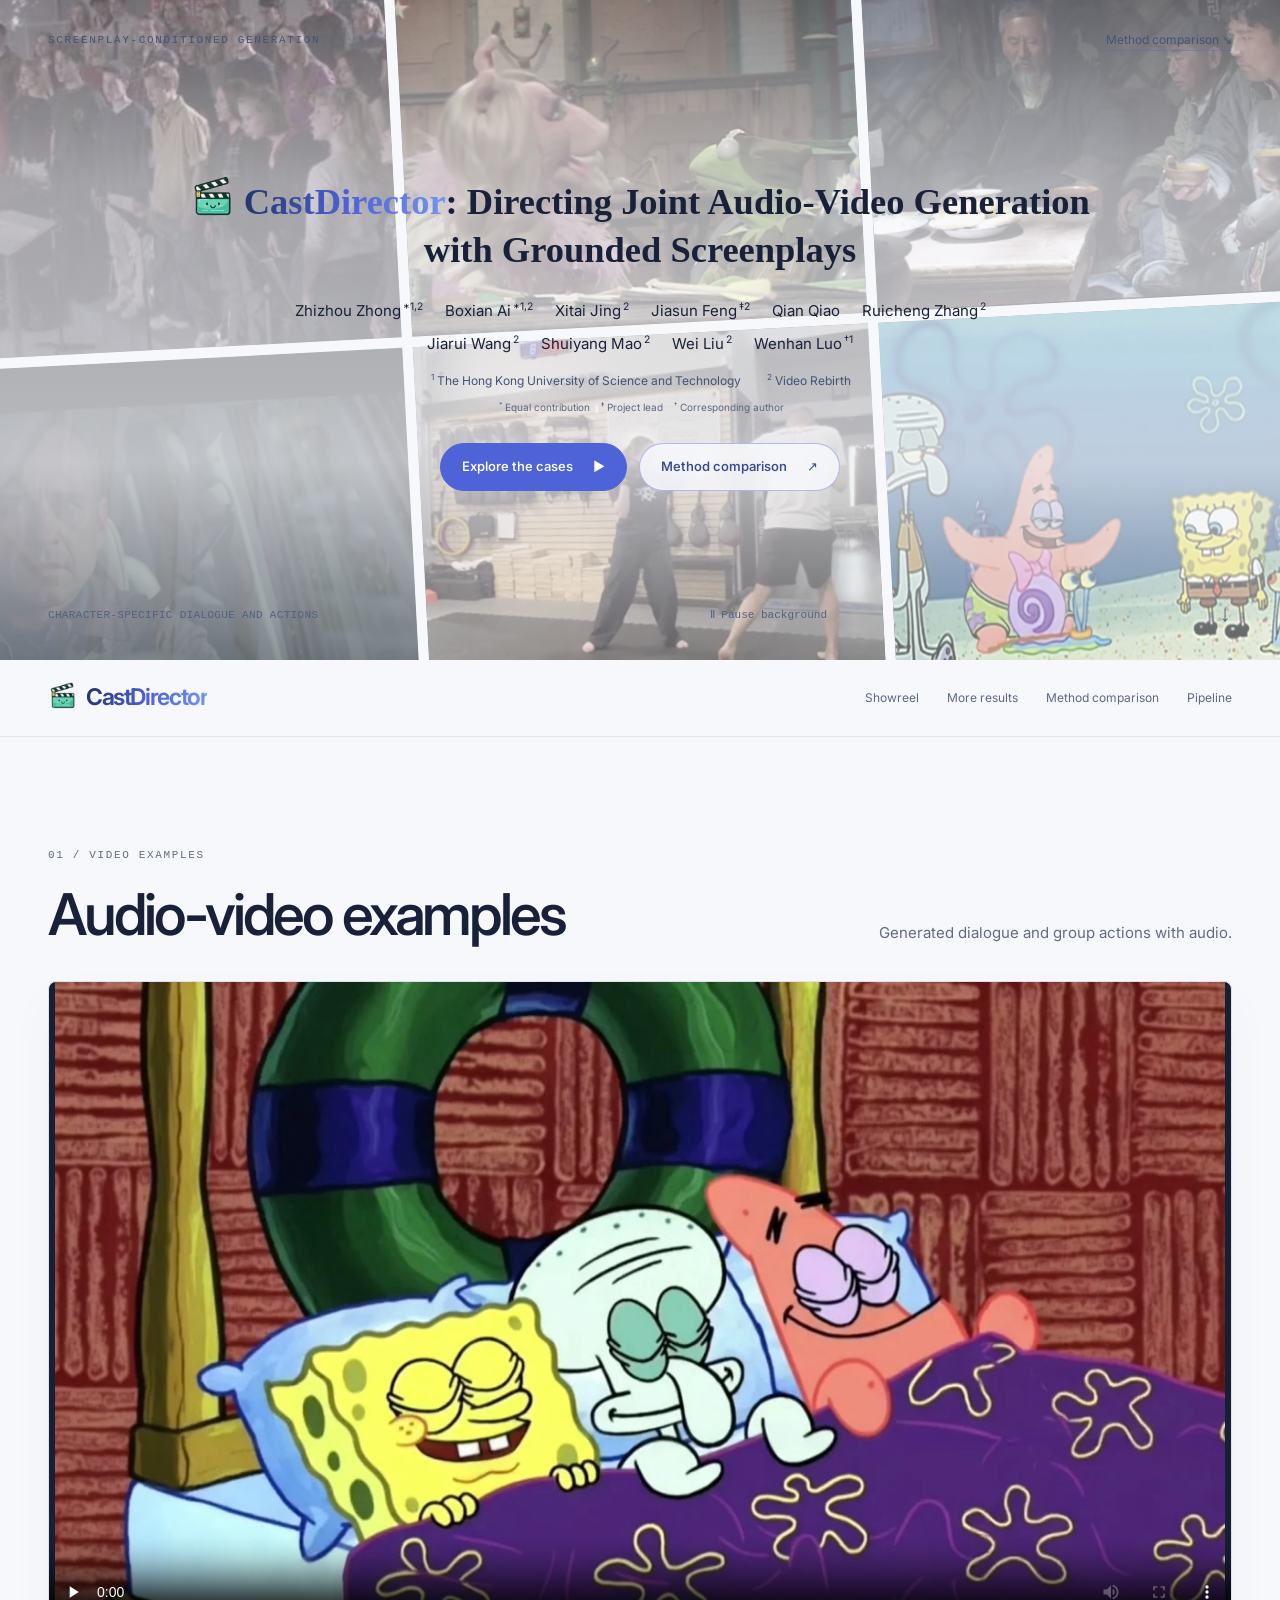
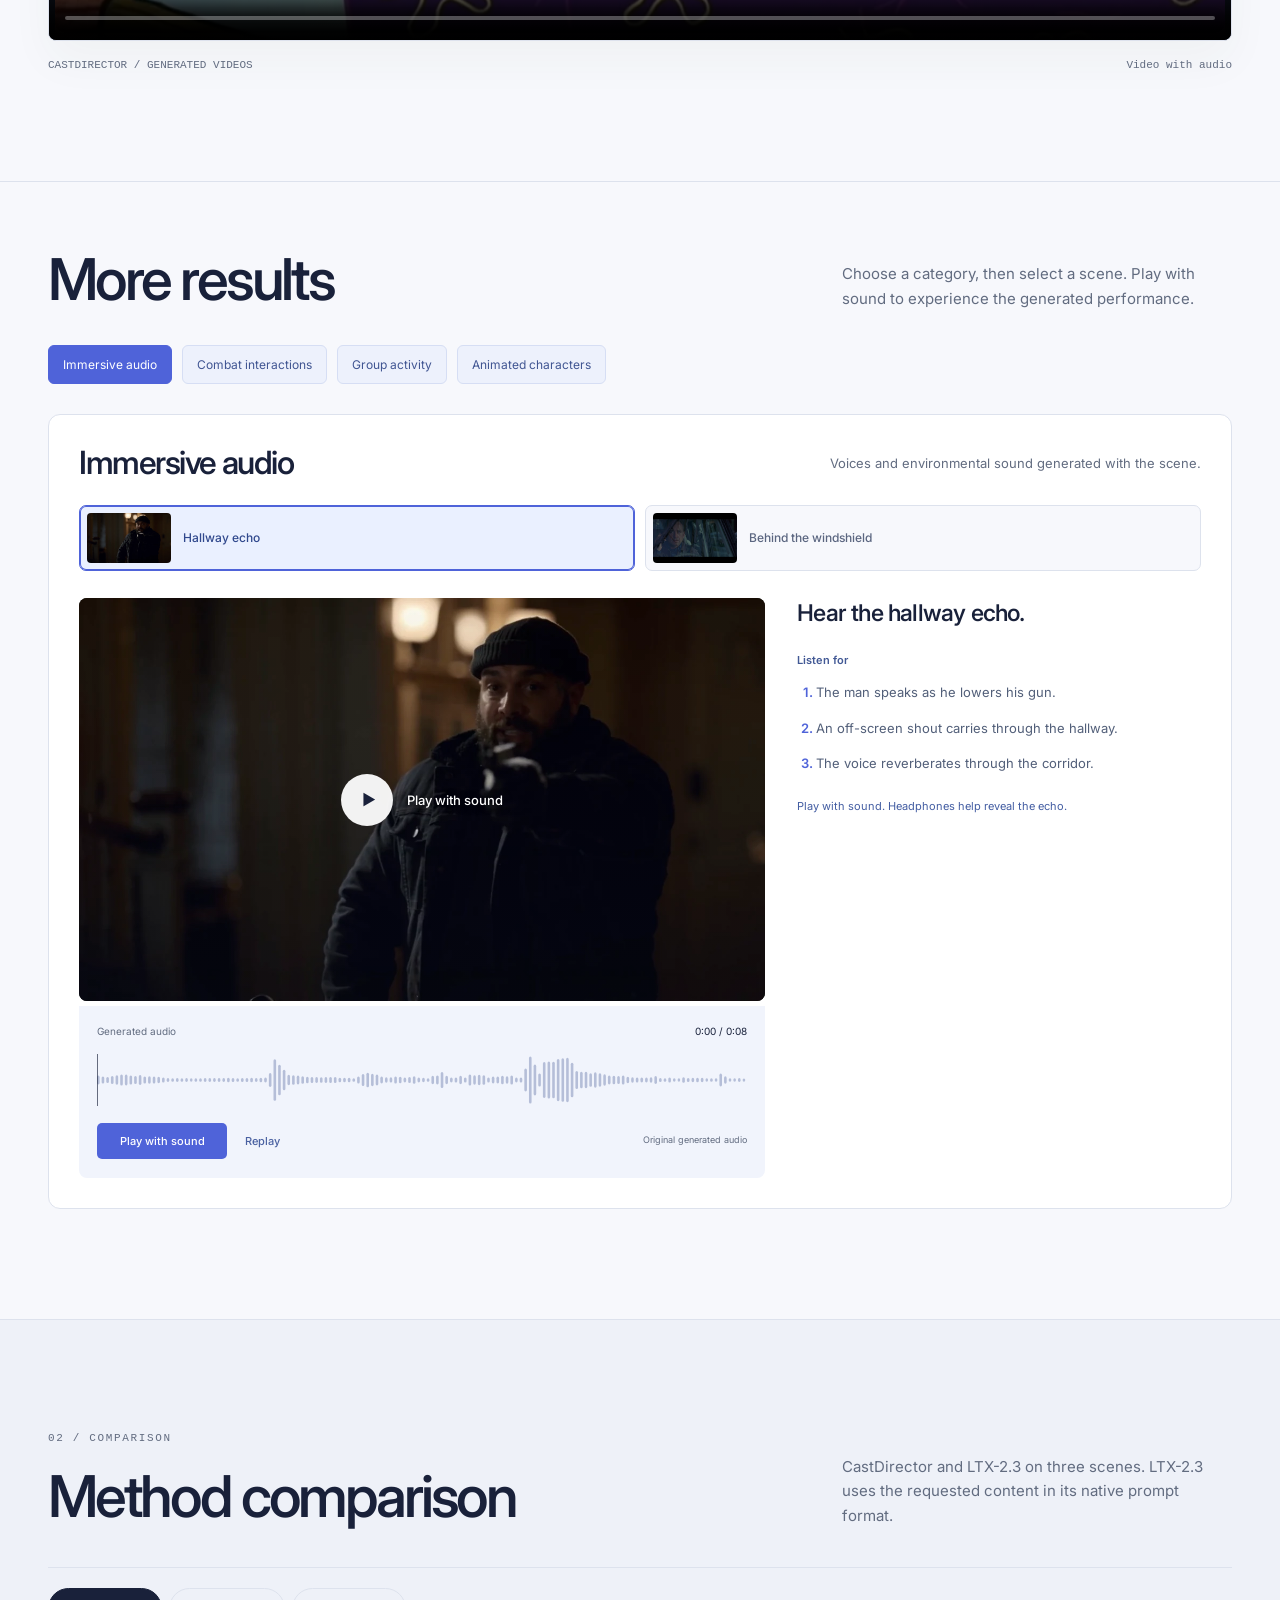
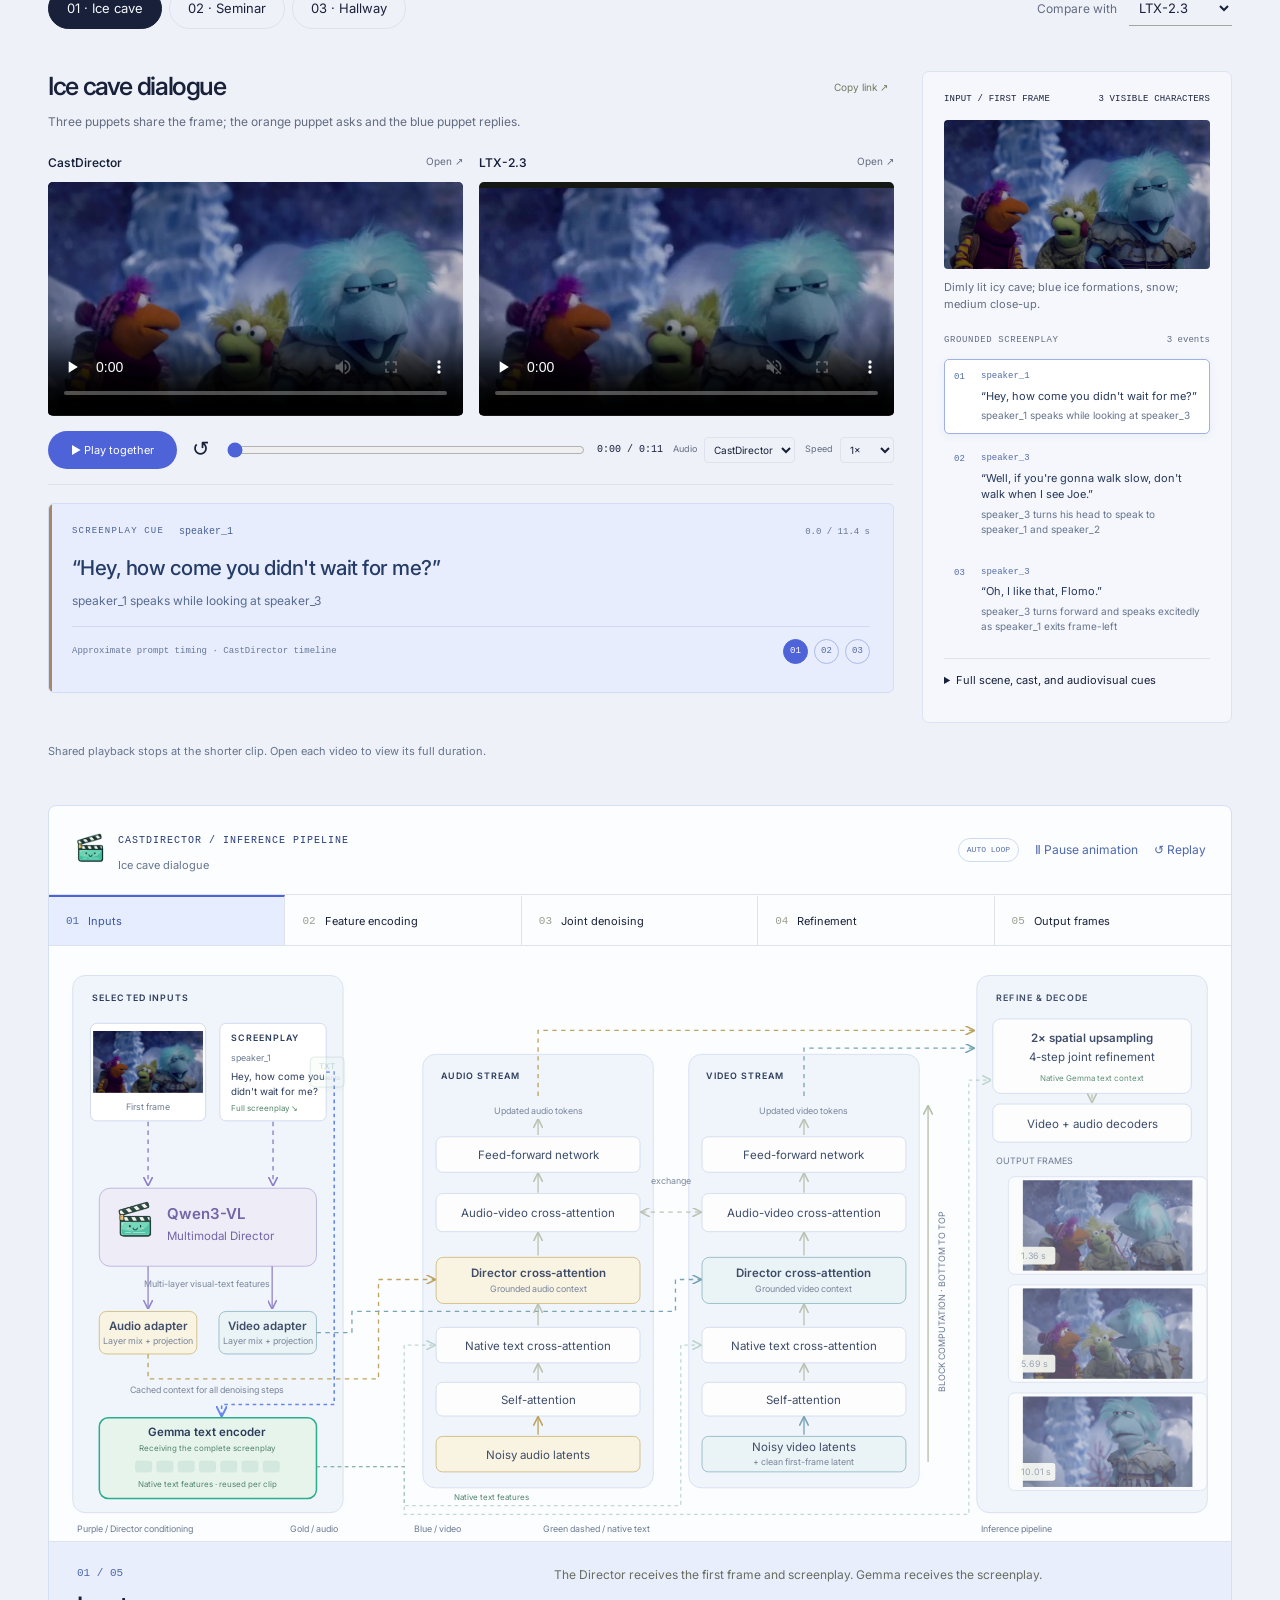
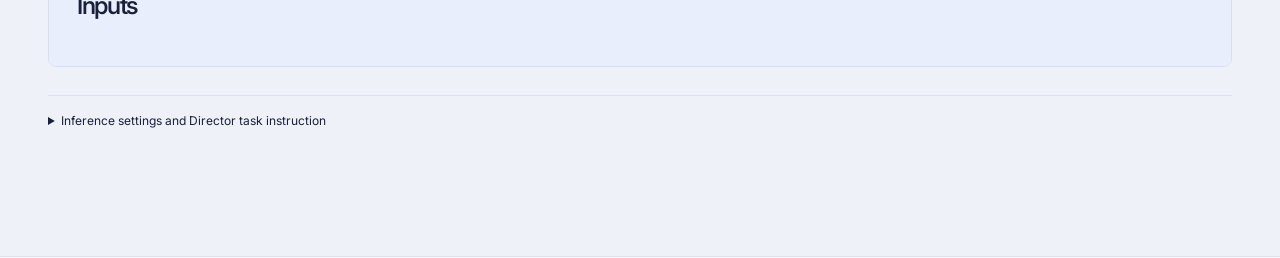
==== commit bbaf9215: "Rename selected cases to More results" ====
--- a/please_click_me.html
+++ b/please_click_me.html
@@ -12,8 +12,8 @@
 <div class="hero-content">
 <h1 id="hero-title" class="paper-title"><span class="paper-title-main"><span class="paper-brand"><img class="hero-mascot" src="assets/brand/director-mascot.png" alt=""><span class="brand-gradient">CastDirector</span>:</span> Directing Joint Audio-Video Generation</span><span class="paper-title-sub">with Grounded Screenplays</span></h1><div class="hero-authors"><p class="author-list"><span><a href="https://scholar.google.com/citations?user=t88nyvsAAAAJ" target="_blank" rel="noopener noreferrer" aria-label="Zhizhou Zhong: Google Scholar">Zhizhou Zhong</a><sup>*1,2</sup></span><span><a href="#">Boxian Ai</a><sup>*1,2</sup></span><span><a href="#">Xitai Jing</a><sup>2</sup></span><span><a href="#">Jiasun Feng</a><sup>‡2</sup></span><span><a href="#">Qian Qiao</a></span><span><a href="https://scholar.google.com/citations?user=WyNyNcUAAAAJ" target="_blank" rel="noopener noreferrer" aria-label="Ruicheng Zhang: Google Scholar">Ruicheng Zhang</a><sup>2</sup></span><span><a href="#">Jiarui Wang</a><sup>2</sup></span><span><a href="https://scholar.google.com/citations?user=YZSd5fsAAAAJ" target="_blank" rel="noopener noreferrer" aria-label="Shuiyang Mao: Google Scholar">Shuiyang Mao</a><sup>2</sup></span><span><a href="https://sites.google.com/view/cuweiliu/home" target="_blank" rel="noopener noreferrer" aria-label="Wei Liu: Homepage">Wei Liu</a><sup>2</sup></span><span><a href="https://whluo.github.io/" target="_blank" rel="noopener noreferrer" aria-label="Wenhan Luo: Homepage">Wenhan Luo</a><sup>†1</sup></span></p><p class="affiliations"><span><sup>1</sup> The Hong Kong University of Science and Technology</span><span><sup>2</sup> Video Rebirth</span></p><p class="contributions"><sup>*</sup> Equal contribution &nbsp; <sup>‡</sup> Project lead &nbsp; <sup>†</sup> Corresponding author</p></div><div class="hero-actions"><a class="button" href="#selected-results">Explore the cases <span>▶</span></a><a class="button" href="#inference">Method comparison <span>↗</span></a></div></div>
 <div class="hero-bottom"><span>CHARACTER-SPECIFIC DIALOGUE AND ACTIONS</span><button class="ambient-toggle" id="ambient-toggle" aria-pressed="true">Ⅱ Pause background</button><a class="down-arrow" href="#showreel" aria-label="Scroll to video examples">↓</a></div>
-</section><header class="site-header"><div class="wrap header-inner"><a class="wordmark" href="#top"><img class="nav-mascot" src="assets/brand/director-mascot.png" alt=""><span class="brand-gradient">CastDirector</span></a><nav aria-label="Main navigation"><a href="#showreel">Showreel</a><a href="#selected-results">Selected cases</a><a href="#inference">Method comparison</a><a href="#pipeline-section">Pipeline</a></nav></div></header><main><section class="section showreel-section" id="showreel"><div class="wrap"><div class="section-head"><div><span class="eyebrow">01 / Video examples</span><h2>Audio-video examples</h2></div><p>Generated dialogue and group actions with audio.</p></div><video id="showreel-video" controls playsinline preload="none" poster="assets/posters/showreel.webp" src="assets/media/showreel.mp4"></video><div class="showreel-caption"><span>CASTDIRECTOR / GENERATED VIDEOS</span><span>Video with audio</span></div></div></section><section class="section selected-results" id="selected-results" aria-labelledby="results-title"><div class="wrap">
-<div class="section-head"><div><h2 id="results-title">Selected cases</h2></div><p>Choose a category, then select a scene. Play with sound to experience the generated performance.</p></div>
+</section><header class="site-header"><div class="wrap header-inner"><a class="wordmark" href="#top"><img class="nav-mascot" src="assets/brand/director-mascot.png" alt=""><span class="brand-gradient">CastDirector</span></a><nav aria-label="Main navigation"><a href="#showreel">Showreel</a><a href="#selected-results">More results</a><a href="#inference">Method comparison</a><a href="#pipeline-section">Pipeline</a></nav></div></header><main><section class="section showreel-section" id="showreel"><div class="wrap"><div class="section-head"><div><span class="eyebrow">01 / Video examples</span><h2>Audio-video examples</h2></div><p>Generated dialogue and group actions with audio.</p></div><video id="showreel-video" controls playsinline preload="none" poster="assets/posters/showreel.webp" src="assets/media/showreel.mp4"></video><div class="showreel-caption"><span>CASTDIRECTOR / GENERATED VIDEOS</span><span>Video with audio</span></div></div></section><section class="section selected-results" id="selected-results" aria-labelledby="results-title"><div class="wrap">
+<div class="section-head"><div><h2 id="results-title">More results</h2></div><p>Choose a category, then select a scene. Play with sound to experience the generated performance.</p></div>
 <div class="category-jumps" role="tablist" aria-label="Result categories"><button type="button" role="tab" id="category-tab-immersive-audio" aria-controls="immersive-audio" aria-selected="true" tabindex="0" data-category="immersive-audio">Immersive audio</button><button type="button" role="tab" id="category-tab-combat" aria-controls="combat" aria-selected="false" tabindex="-1" data-category="combat">Combat interactions</button><button type="button" role="tab" id="category-tab-group-activity" aria-controls="group-activity" aria-selected="false" tabindex="-1" data-category="group-activity">Group activity</button><button type="button" role="tab" id="category-tab-animated-characters" aria-controls="animated-characters" aria-selected="false" tabindex="-1" data-category="animated-characters">Animated characters</button></div>
 <div id="category-cards"></div></div></section><section class="section studio-section" id="inference"><span id="comparisons" class="anchor-alias"></span><div class="wrap">
 <div class="section-head"><div><span class="eyebrow">02 / Comparison</span><h2>Method comparison</h2></div><p>CastDirector and LTX-2.3 on three scenes. LTX-2.3 uses the requested content in its native prompt format.</p></div>
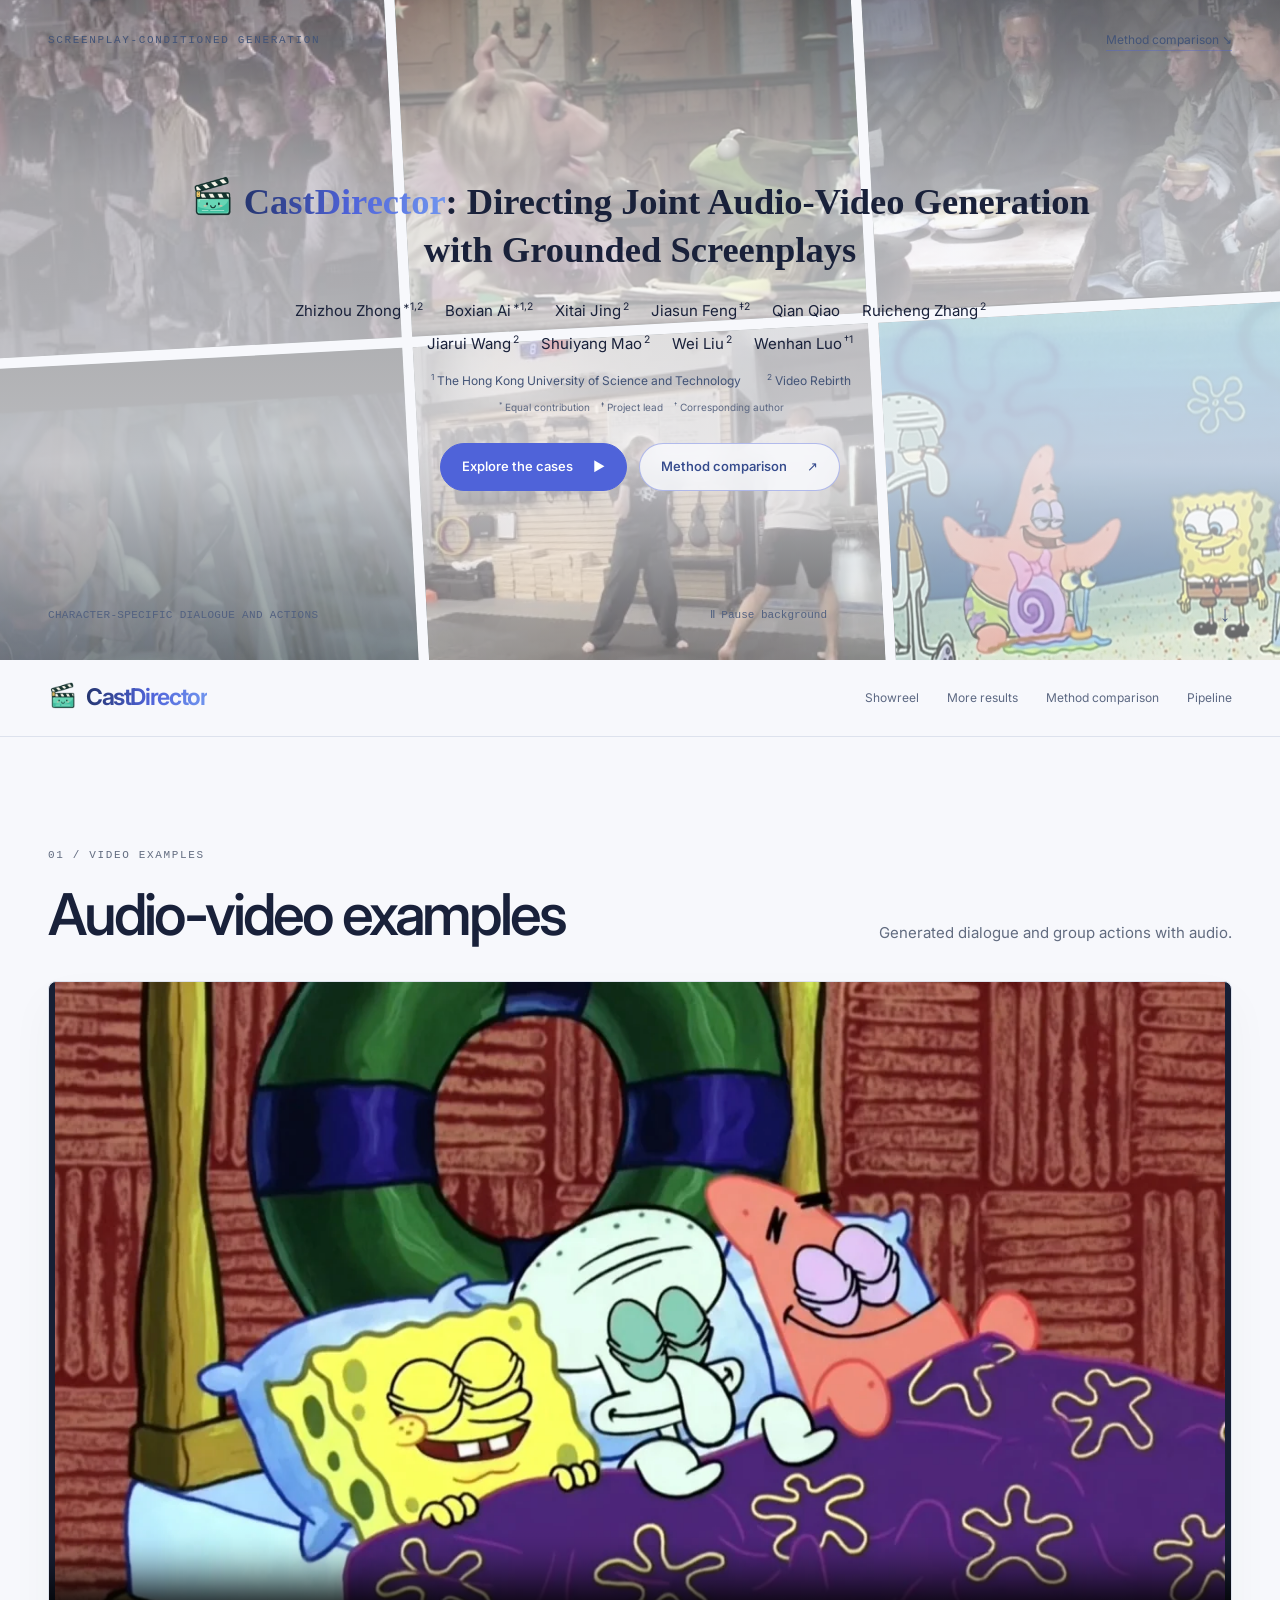
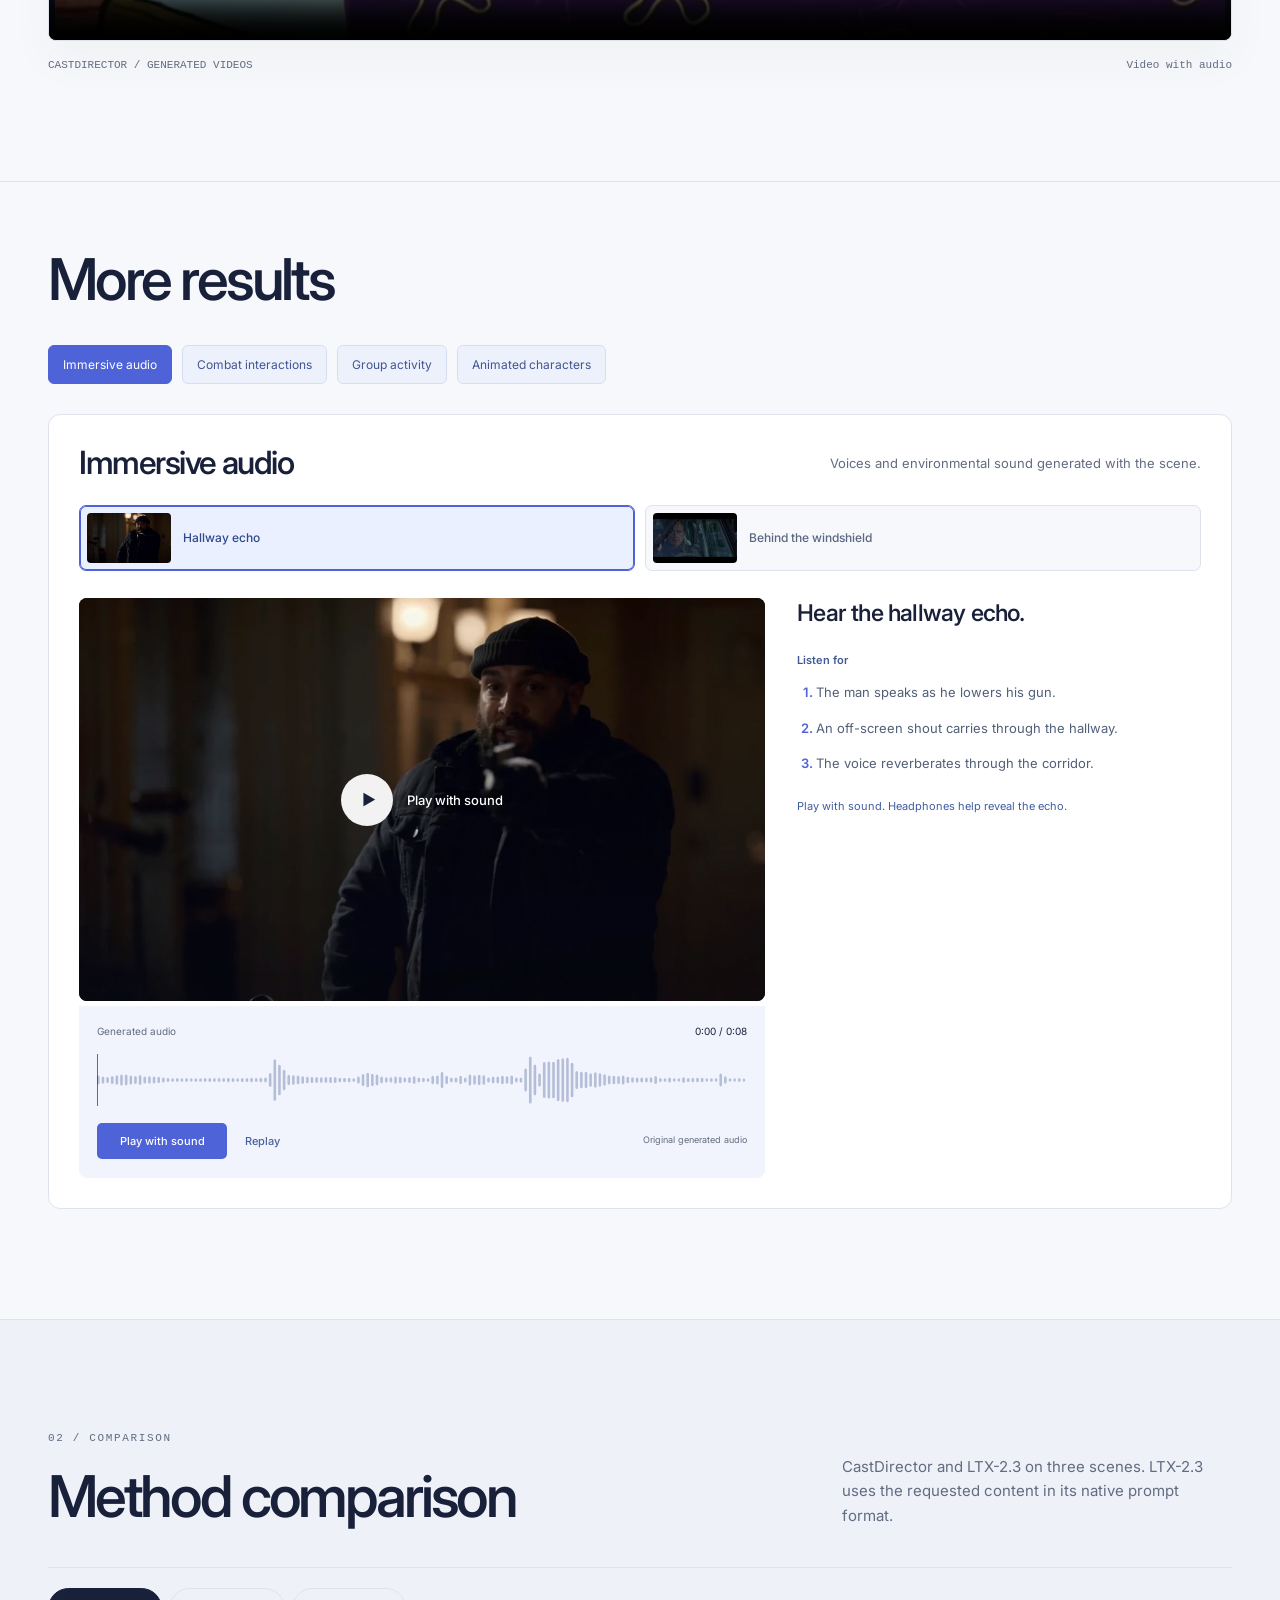
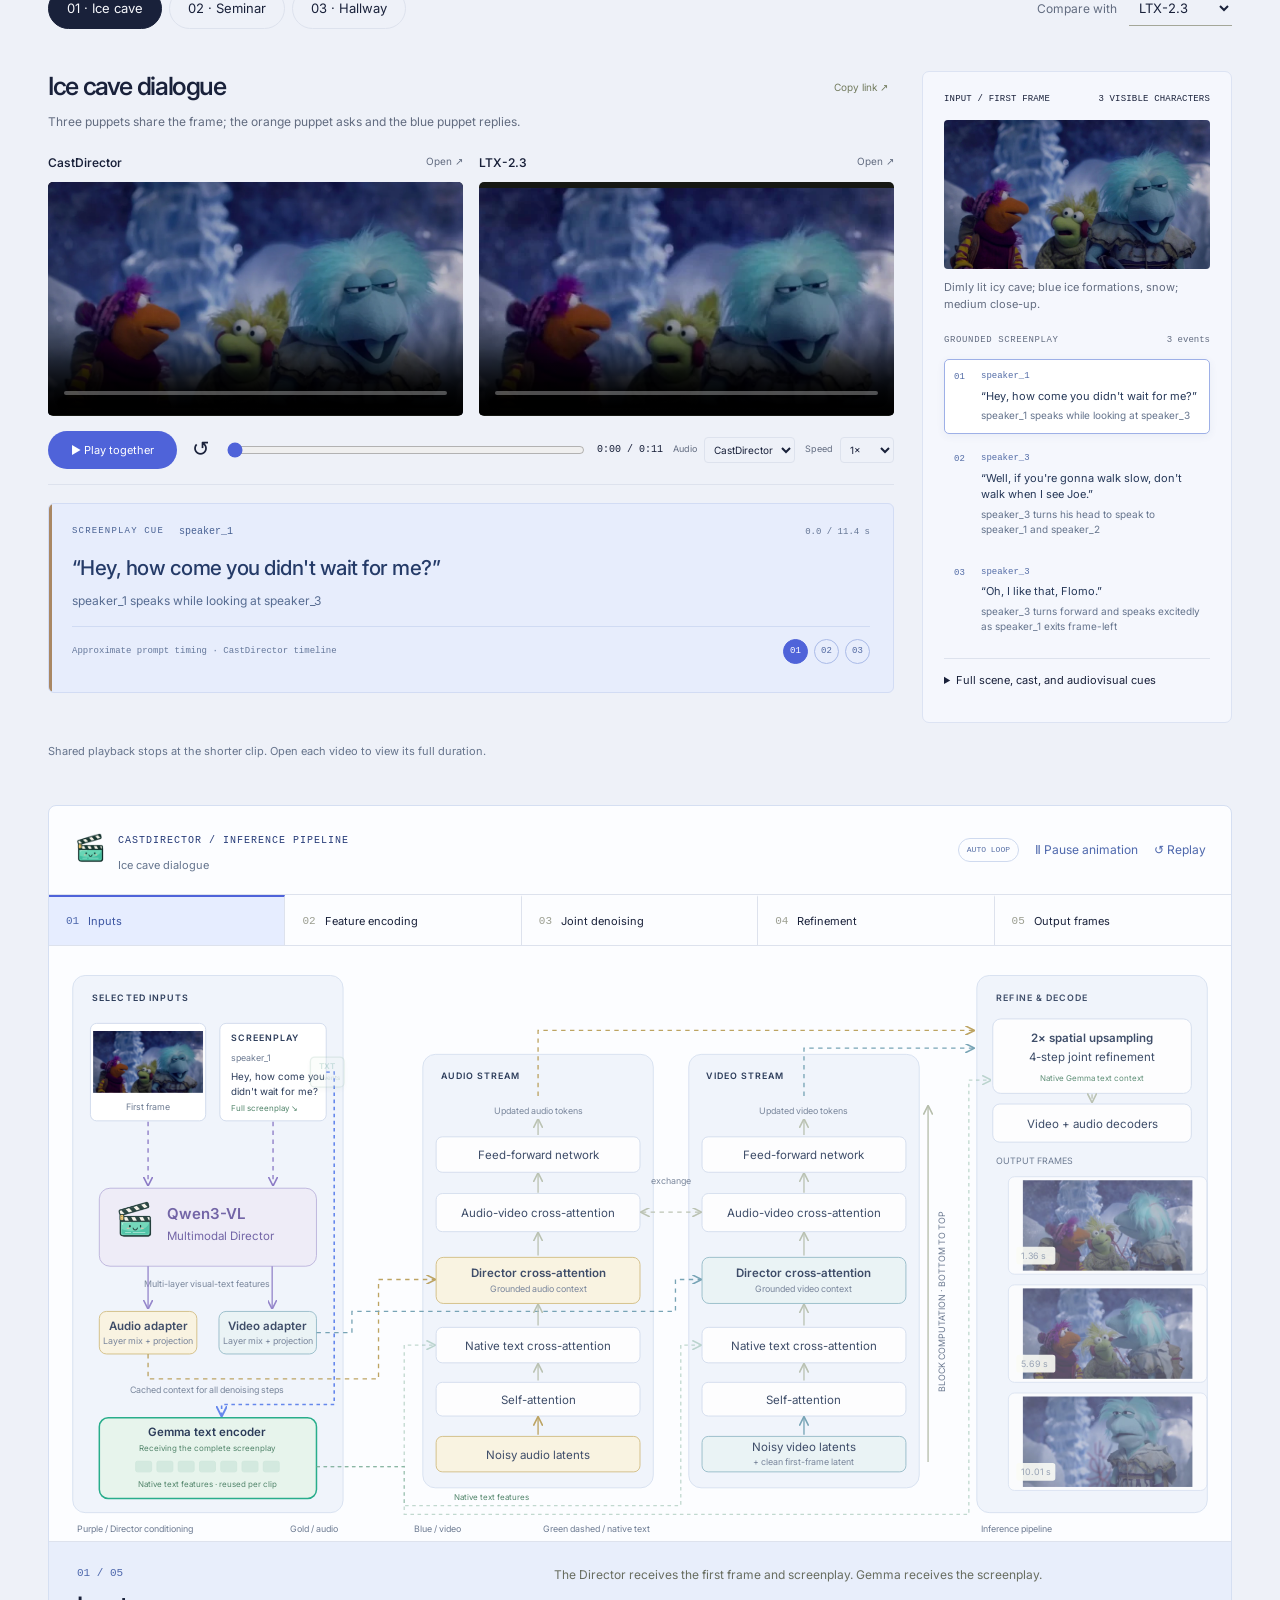
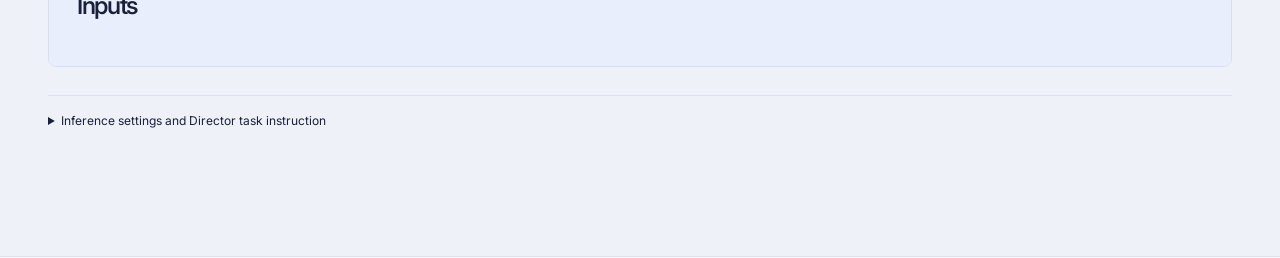
==== commit c8435f75: "Add gentle scroll entrances and simplify results heading" ====
--- a/please_click_me.html
+++ b/please_click_me.html
@@ -13,7 +13,7 @@
 <h1 id="hero-title" class="paper-title"><span class="paper-title-main"><span class="paper-brand"><img class="hero-mascot" src="assets/brand/director-mascot.png" alt=""><span class="brand-gradient">CastDirector</span>:</span> Directing Joint Audio-Video Generation</span><span class="paper-title-sub">with Grounded Screenplays</span></h1><div class="hero-authors"><p class="author-list"><span><a href="https://scholar.google.com/citations?user=t88nyvsAAAAJ" target="_blank" rel="noopener noreferrer" aria-label="Zhizhou Zhong: Google Scholar">Zhizhou Zhong</a><sup>*1,2</sup></span><span><a href="#">Boxian Ai</a><sup>*1,2</sup></span><span><a href="#">Xitai Jing</a><sup>2</sup></span><span><a href="#">Jiasun Feng</a><sup>‡2</sup></span><span><a href="#">Qian Qiao</a></span><span><a href="https://scholar.google.com/citations?user=WyNyNcUAAAAJ" target="_blank" rel="noopener noreferrer" aria-label="Ruicheng Zhang: Google Scholar">Ruicheng Zhang</a><sup>2</sup></span><span><a href="#">Jiarui Wang</a><sup>2</sup></span><span><a href="https://scholar.google.com/citations?user=YZSd5fsAAAAJ" target="_blank" rel="noopener noreferrer" aria-label="Shuiyang Mao: Google Scholar">Shuiyang Mao</a><sup>2</sup></span><span><a href="https://sites.google.com/view/cuweiliu/home" target="_blank" rel="noopener noreferrer" aria-label="Wei Liu: Homepage">Wei Liu</a><sup>2</sup></span><span><a href="https://whluo.github.io/" target="_blank" rel="noopener noreferrer" aria-label="Wenhan Luo: Homepage">Wenhan Luo</a><sup>†1</sup></span></p><p class="affiliations"><span><sup>1</sup> The Hong Kong University of Science and Technology</span><span><sup>2</sup> Video Rebirth</span></p><p class="contributions"><sup>*</sup> Equal contribution &nbsp; <sup>‡</sup> Project lead &nbsp; <sup>†</sup> Corresponding author</p></div><div class="hero-actions"><a class="button" href="#selected-results">Explore the cases <span>▶</span></a><a class="button" href="#inference">Method comparison <span>↗</span></a></div></div>
 <div class="hero-bottom"><span>CHARACTER-SPECIFIC DIALOGUE AND ACTIONS</span><button class="ambient-toggle" id="ambient-toggle" aria-pressed="true">Ⅱ Pause background</button><a class="down-arrow" href="#showreel" aria-label="Scroll to video examples">↓</a></div>
 </section><header class="site-header"><div class="wrap header-inner"><a class="wordmark" href="#top"><img class="nav-mascot" src="assets/brand/director-mascot.png" alt=""><span class="brand-gradient">CastDirector</span></a><nav aria-label="Main navigation"><a href="#showreel">Showreel</a><a href="#selected-results">More results</a><a href="#inference">Method comparison</a><a href="#pipeline-section">Pipeline</a></nav></div></header><main><section class="section showreel-section" id="showreel"><div class="wrap"><div class="section-head"><div><span class="eyebrow">01 / Video examples</span><h2>Audio-video examples</h2></div><p>Generated dialogue and group actions with audio.</p></div><video id="showreel-video" controls playsinline preload="none" poster="assets/posters/showreel.webp" src="assets/media/showreel.mp4"></video><div class="showreel-caption"><span>CASTDIRECTOR / GENERATED VIDEOS</span><span>Video with audio</span></div></div></section><section class="section selected-results" id="selected-results" aria-labelledby="results-title"><div class="wrap">
-<div class="section-head"><div><h2 id="results-title">More results</h2></div><p>Choose a category, then select a scene. Play with sound to experience the generated performance.</p></div>
+<div class="section-head"><div><h2 id="results-title">More results</h2></div></div>
 <div class="category-jumps" role="tablist" aria-label="Result categories"><button type="button" role="tab" id="category-tab-immersive-audio" aria-controls="immersive-audio" aria-selected="true" tabindex="0" data-category="immersive-audio">Immersive audio</button><button type="button" role="tab" id="category-tab-combat" aria-controls="combat" aria-selected="false" tabindex="-1" data-category="combat">Combat interactions</button><button type="button" role="tab" id="category-tab-group-activity" aria-controls="group-activity" aria-selected="false" tabindex="-1" data-category="group-activity">Group activity</button><button type="button" role="tab" id="category-tab-animated-characters" aria-controls="animated-characters" aria-selected="false" tabindex="-1" data-category="animated-characters">Animated characters</button></div>
 <div id="category-cards"></div></div></section><section class="section studio-section" id="inference"><span id="comparisons" class="anchor-alias"></span><div class="wrap">
 <div class="section-head"><div><span class="eyebrow">02 / Comparison</span><h2>Method comparison</h2></div><p>CastDirector and LTX-2.3 on three scenes. LTX-2.3 uses the requested content in its native prompt format.</p></div>
@@ -91,5 +91,5 @@
 </g></svg>
 </div><p class="pipeline-scroll-note">Scroll to view the pipeline →</p>
 <div class="pipeline-foot" aria-live="off"><div><div class="trace-counter" id="trace-counter"></div><h3 id="step-title"></h3></div><p id="step-description"></p></div></div><details class="implementation"><summary>Inference settings and Director task instruction</summary><p>Stage 1 uses 1088 × 640 video at 24 fps and 30 Euler steps. Stage 2 applies 2× spatial upsampling and four-step refinement.</p><dl><dt>Director</dt><dd>Qwen3-VL-8B · one encoding per clip</dd><dt>Stage 1 guidance</dt><dd>CFG 4.0 · STG 1.0 at block 29</dd><dt>Stage 2</dt><dd>Official LTX-2.3-dev + distilled LoRA; native text conditioning</dd><dt>Final decoding</dt><dd>Video VAE and audio VAE + vocoder</dd></dl><p>The Director and video VAE use the same resized and center-cropped first frame. Director instruction:</p><pre>Analyze the first frame of the video together with its full structured text prompt. Pay attention to the people, scene, dialogue, actions, expressions, interactions, environment, and audio description.</pre><a class="text-link" href="prompts/director_instruction.txt" download>Download the instruction <span>↓</span></a></details></div></section></main><div id="toast" class="toast" role="status" aria-live="polite"></div>
-<script src="js/data.js"></script><script src="js/flow-frames.js"></script><script src="js/player.js"></script><script src="js/studio.js"></script><script src="js/showcase-data.js"></script><script src="js/showcase.js"></script>
+<script src="js/data.js"></script><script src="js/flow-frames.js"></script><script src="js/player.js"></script><script src="js/studio.js"></script><script src="js/showcase-data.js"></script><script src="js/showcase.js"></script><script src="js/reveal.js"></script>
 <noscript><p class="wrap">Enable JavaScript for the categorized examples and comparison controls, or <a href="assets/media/showreel.mp4">watch the showreel directly</a>.</p></noscript></body></html>
--- a/css/showcase.css
+++ b/css/showcase.css
@@ -2,6 +2,11 @@
 :root{--paper:#f7f8fc;--ink:#19213a;--muted:#626c80;--line:#dde2ed;--blue:#4f63d9;--brand-dark:#263b78;--brand-green:#6587ec;--lavender:#eef1fb}
 html{scroll-padding-top:95px}
 [hidden]{display:none!important}
+/* First-view entrances use only compositor-friendly properties. */
+.scroll-reveal{opacity:1;transform:none;transition:opacity .8s cubic-bezier(.16,1,.3,1),transform .9s cubic-bezier(.16,1,.3,1)}
+.scroll-reveal:not(.is-revealed){opacity:0;transform:translate3d(0,32px,0)}
+.scroll-reveal.reveal-instant{transition:none}
+@media(prefers-reduced-motion:reduce){.scroll-reveal{opacity:1!important;transform:none!important;transition:none!important}}
 .hero{height:auto;min-height:660px;max-height:none;background:var(--paper)}
 .hero:before{background:linear-gradient(180deg,rgba(247,248,252,.32),rgba(247,248,252,.64) 28%,rgba(247,248,252,.74) 70%,rgba(247,248,252,.35))}
 .hero:after{background:rgba(247,248,252,.04)}
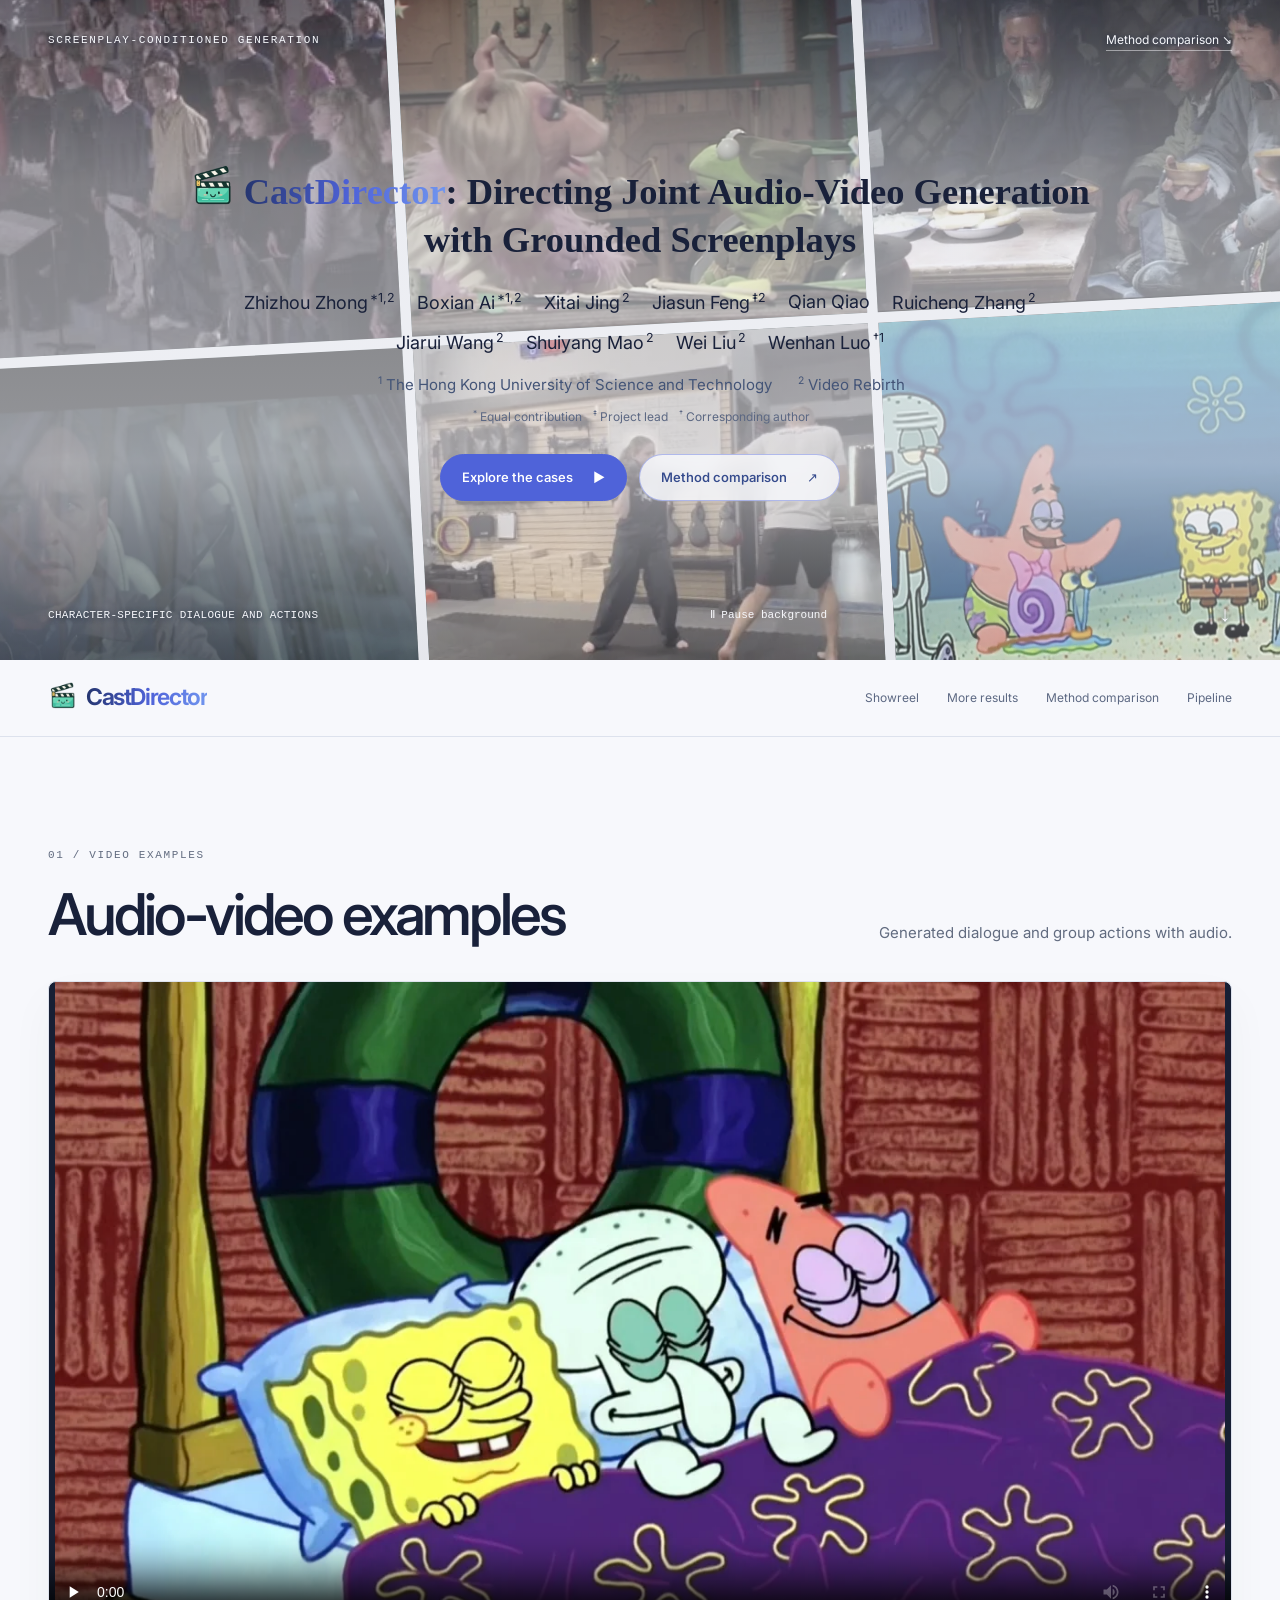
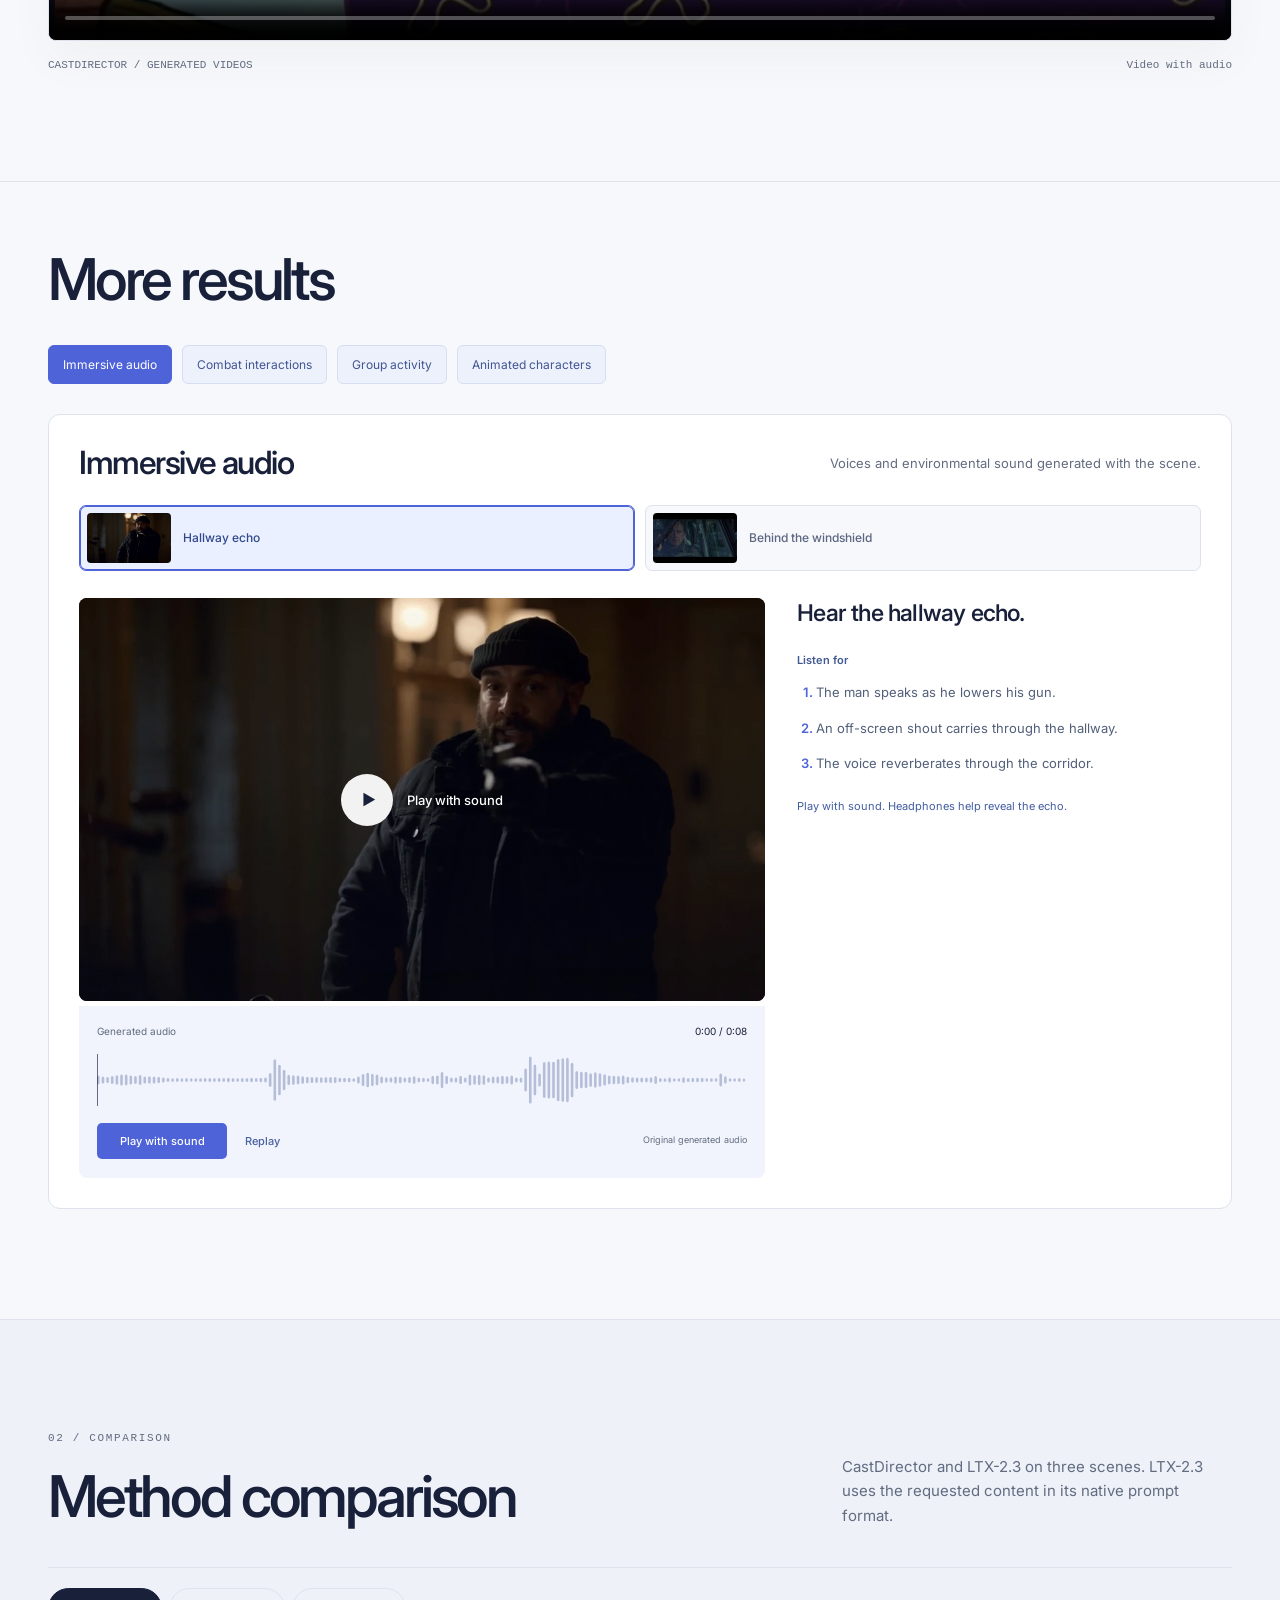
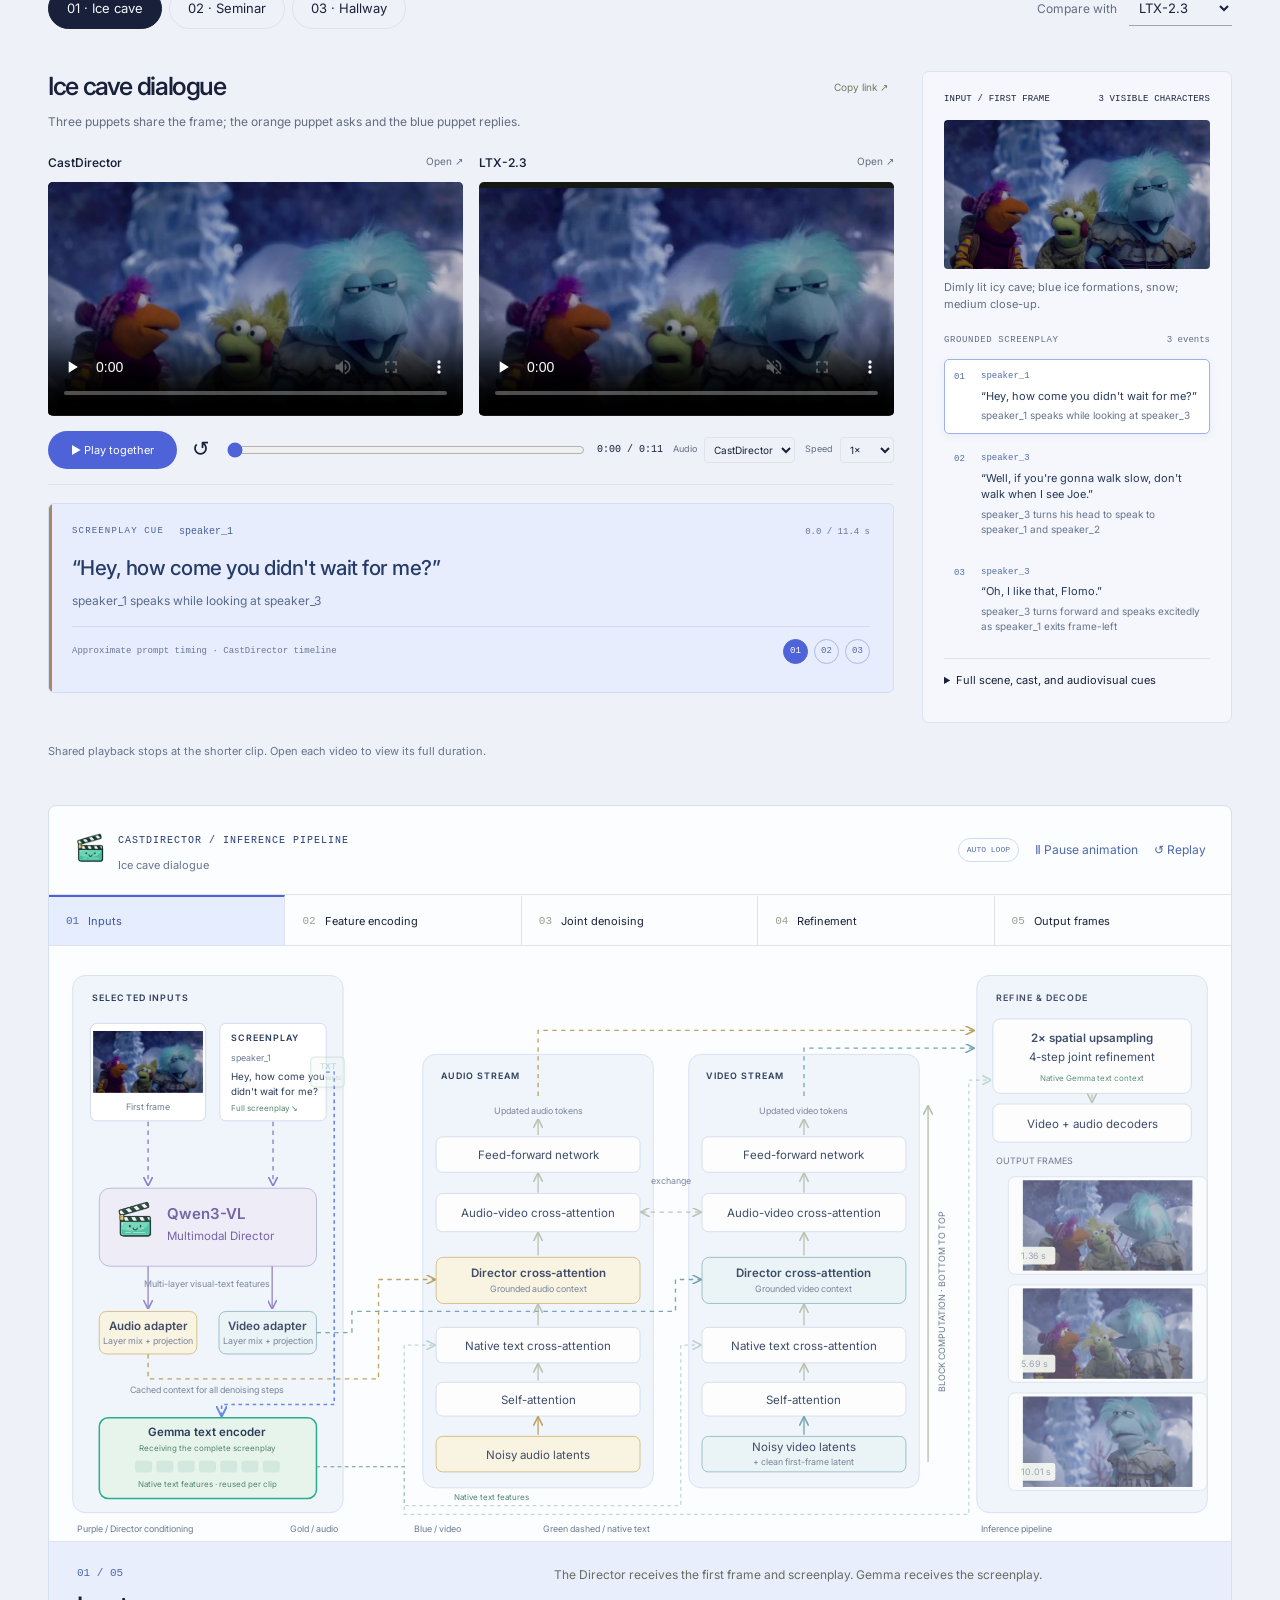
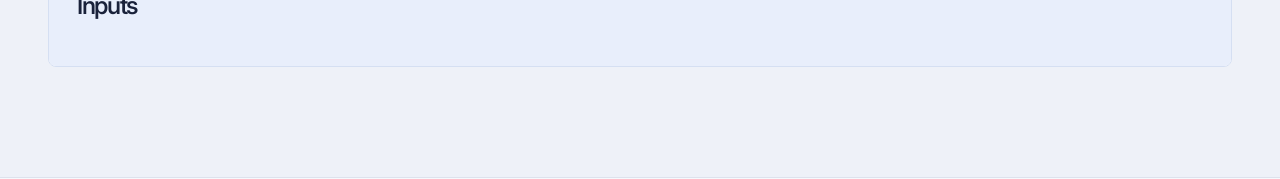
==== commit 8c756822: "Simplify pipeline details and improve hero readability" ====
--- a/please_click_me.html
+++ b/please_click_me.html
@@ -90,6 +90,6 @@
 <text class="f-small" x="25" y="650">Purple / Director conditioning</text><text class="f-small" x="265" y="650">Gold / audio</text><text class="f-small" x="405" y="650">Blue / video</text><text class="f-small" x="550" y="650">Green dashed / native text</text><text class="f-small" x="1045" y="650">Inference pipeline</text>
 </g></svg>
 </div><p class="pipeline-scroll-note">Scroll to view the pipeline →</p>
-<div class="pipeline-foot" aria-live="off"><div><div class="trace-counter" id="trace-counter"></div><h3 id="step-title"></h3></div><p id="step-description"></p></div></div><details class="implementation"><summary>Inference settings and Director task instruction</summary><p>Stage 1 uses 1088 × 640 video at 24 fps and 30 Euler steps. Stage 2 applies 2× spatial upsampling and four-step refinement.</p><dl><dt>Director</dt><dd>Qwen3-VL-8B · one encoding per clip</dd><dt>Stage 1 guidance</dt><dd>CFG 4.0 · STG 1.0 at block 29</dd><dt>Stage 2</dt><dd>Official LTX-2.3-dev + distilled LoRA; native text conditioning</dd><dt>Final decoding</dt><dd>Video VAE and audio VAE + vocoder</dd></dl><p>The Director and video VAE use the same resized and center-cropped first frame. Director instruction:</p><pre>Analyze the first frame of the video together with its full structured text prompt. Pay attention to the people, scene, dialogue, actions, expressions, interactions, environment, and audio description.</pre><a class="text-link" href="prompts/director_instruction.txt" download>Download the instruction <span>↓</span></a></details></div></section></main><div id="toast" class="toast" role="status" aria-live="polite"></div>
+<div class="pipeline-foot" aria-live="off"><div><div class="trace-counter" id="trace-counter"></div><h3 id="step-title"></h3></div><p id="step-description"></p></div></div></div></section></main><div id="toast" class="toast" role="status" aria-live="polite"></div>
 <script src="js/data.js"></script><script src="js/flow-frames.js"></script><script src="js/player.js"></script><script src="js/studio.js"></script><script src="js/showcase-data.js"></script><script src="js/showcase.js"></script><script src="js/reveal.js"></script>
 <noscript><p class="wrap">Enable JavaScript for the categorized examples and comparison controls, or <a href="assets/media/showreel.mp4">watch the showreel directly</a>.</p></noscript></body></html>
--- a/css/showcase.css
+++ b/css/showcase.css
@@ -8,14 +8,15 @@
 .scroll-reveal.reveal-instant{transition:none}
 @media(prefers-reduced-motion:reduce){.scroll-reveal{opacity:1!important;transform:none!important;transition:none!important}}
 .hero{height:auto;min-height:660px;max-height:none;background:var(--paper)}
-.hero:before{background:linear-gradient(180deg,rgba(247,248,252,.32),rgba(247,248,252,.64) 28%,rgba(247,248,252,.74) 70%,rgba(247,248,252,.35))}
-.hero:after{background:rgba(247,248,252,.04)}
+.hero:before{background:linear-gradient(180deg,rgba(247,248,252,.16),rgba(247,248,252,.50) 28%,rgba(247,248,252,.60) 70%,rgba(247,248,252,.20))}
+.hero:after{background:rgba(19,32,58,.10)}
 .hero .hero-content{padding:112px 34px 106px}
 .hero .paper-title{max-width:1380px;font-size:clamp(27px,2.85vw,42px);color:var(--ink)}
 .hero .brand-gradient,.wordmark .brand-gradient,.footer-brand{background-image:linear-gradient(95deg,#24346d 0%,#4f63d9 53%,#7196ef 100%)}
-.hero-top{color:#435477}
-.hero-top a{border-bottom-color:#4f63d960}
-.hero-bottom{color:#526180}
+.hero-top{color:#f7f8fc;text-shadow:0 1px 5px #13203acc}
+.hero-top a{border-bottom-color:#f7f8fc80}
+.hero-bottom{color:#f7f8fc;text-shadow:0 1px 5px #13203acc}
+.hero .ambient-toggle:hover{color:white}
 .hero .button{color:#354b8d;border-color:#4f63d966;background:#f7f8fcd9}
 .hero .button:first-child{background:var(--blue);border-color:var(--blue);color:white}
 .hero .button:first-child:hover{background:#3d4fac;color:white}
@@ -23,13 +24,13 @@
 .hero-authors{max-width:1060px;margin:25px auto 0}
 .hero-authors p{max-width:none}
 .hero-authors .author-list{max-width:800px;margin-inline:auto}
-.author-list{display:flex;flex-wrap:wrap;justify-content:center;gap:8px 22px;font-size:15px;line-height:1.7;color:var(--ink)}
+.author-list{display:flex;flex-wrap:wrap;justify-content:center;gap:8px 22px;font-size:18px;line-height:1.7;color:var(--ink)}
 .author-list span{white-space:nowrap}
 .author-list a{color:inherit;text-decoration:none}
 .author-list a:focus-visible{outline:2px solid var(--blue);outline-offset:4px;border-radius:2px}
 .hero-authors sup{font-size:.69em;font-weight:400;margin-left:2px}
-.affiliations{display:flex;justify-content:center;flex-wrap:wrap;gap:5px 24px;margin-top:14px;font-size:12px;color:#435477}
-.contributions{font-size:10px;color:#5c6883;margin-top:9px}
+.affiliations{display:flex;justify-content:center;flex-wrap:wrap;gap:5px 24px;margin-top:14px;font-size:15px;color:#435477}
+.contributions{font-size:12px;color:#5c6883;margin-top:9px}
 .hero .hero-actions{margin-top:27px}
 .site-header{background:#f7f8fcf5}
 .site-header nav a{color:#5d6983}
@@ -116,8 +117,8 @@
 .scrub{accent-color:var(--blue)}
 footer{background:#f7f8fc;border-top:1px solid var(--line);color:#64718a}
 
-@media(max-width:1150px){.hero .paper-title-main{white-space:normal;text-wrap:balance}.hero .paper-title{max-width:950px}.hero-authors{max-width:850px}.author-list{font-size:14px;gap:6px 18px}.case-choices button img{width:66px;height:43px}.case-choices button{gap:9px;font-size:11px}.capability-content{grid-template-columns:minmax(0,1.6fr) minmax(245px,1fr);gap:25px}.capability-card{padding:24px}.case-directions h3{font-size:21px}.case-directions ol{font-size:12px}}
-@media(max-width:850px){.capability-heading{display:block}.capability-heading p{margin-top:12px;max-width:none}.case-choices{grid-template-columns:repeat(2,minmax(0,1fr))}.case-choices button img{width:75px;height:46px}.capability-content{grid-template-columns:1fr}.case-directions h3{margin-top:0;margin-bottom:18px}.case-directions ol{font-size:13px}.case-directions{max-width:650px}.hero .hero-content{padding:95px 28px 90px}.hero .paper-title{font-size:32px;max-width:730px}.hero-authors{max-width:650px}.author-list{font-size:13px}.affiliations{font-size:11px}.contributions{font-size:9px}.hero-bottom>span{max-width:250px}}
-@media(max-width:700px){html{scroll-padding-top:115px}.hero{height:auto;min-height:670px;max-height:none}.hero .hero-content{padding:96px 22px 90px}.hero .paper-title{font-size:clamp(25px,4.4vw,32px);max-width:600px}.hero-authors{margin-top:22px}.author-list{font-size:12px;gap:6px 15px;line-height:1.6}.affiliations{display:block;font-size:10px;line-height:1.7;margin-top:12px}.affiliations span{display:block}.contributions{font-size:9px;line-height:1.8;margin-top:8px}.hero .hero-actions{margin-top:22px}.site-header nav{font-size:10px;gap:8px}.selected-results{padding-top:45px}.category-jumps{gap:7px;margin-bottom:23px}.category-jumps button{font-size:11px;padding:8px 11px}.capability-card{padding:20px 17px;border-radius:10px;scroll-margin-top:115px}.capability-heading{margin-bottom:19px}.capability-heading h2{font-size:29px}.capability-heading p{font-size:12px;margin-top:10px}.case-choices{gap:8px;margin-bottom:22px}.case-choices button{font-size:10px;padding:6px;gap:7px;align-items:center}.case-choices button img{width:52px;height:39px}.capability-content{gap:22px}.case-play-icon{width:44px;height:44px;font-size:13px}.case-start{font-size:12px;gap:11px}.case-directions h3{font-size:22px}.case-directions ol{font-size:12px;line-height:1.8}.case-directions li+li{margin-top:10px}.case-soundtrack{padding:14px}.audio-actions>span{display:none}.audio-actions{gap:20px}.audio-play{font-size:10px;min-width:128px}.waveform-track{height:45px;margin-block:12px 15px}.pipeline-workbench{scroll-margin-top:115px}.hero-bottom{font-size:8px}.hero-bottom>span{max-width:155px}}
-@media(max-width:380px){.author-list{font-size:11px;gap:6px 11px}.hero .paper-title{font-size:24px}.case-choices button{flex-direction:column;align-items:flex-start;padding:7px}.case-choices button img{width:100%;height:52px}.capability-heading h2{font-size:27px}.category-jumps button{font-size:10px}.hero-bottom>span{max-width:130px}}
+@media(max-width:1150px){.hero .paper-title-main{white-space:normal;text-wrap:balance}.hero .paper-title{max-width:950px}.hero-authors{max-width:850px}.author-list{font-size:17px;gap:6px 18px}.case-choices button img{width:66px;height:43px}.case-choices button{gap:9px;font-size:11px}.capability-content{grid-template-columns:minmax(0,1.6fr) minmax(245px,1fr);gap:25px}.capability-card{padding:24px}.case-directions h3{font-size:21px}.case-directions ol{font-size:12px}}
+@media(max-width:850px){.capability-heading{display:block}.capability-heading p{margin-top:12px;max-width:none}.case-choices{grid-template-columns:repeat(2,minmax(0,1fr))}.case-choices button img{width:75px;height:46px}.capability-content{grid-template-columns:1fr}.case-directions h3{margin-top:0;margin-bottom:18px}.case-directions ol{font-size:13px}.case-directions{max-width:650px}.hero .hero-content{padding:95px 28px 90px}.hero .paper-title{font-size:32px;max-width:730px}.hero-authors{max-width:650px}.author-list{font-size:16px}.affiliations{font-size:14px}.contributions{font-size:12px}.hero-bottom>span{max-width:250px}}
+@media(max-width:700px){html{scroll-padding-top:115px}.hero{height:auto;min-height:670px;max-height:none}.hero .hero-content{padding:96px 22px 90px}.hero .paper-title{font-size:clamp(25px,4.4vw,32px);max-width:600px}.hero-authors{margin-top:22px}.author-list{font-size:15px;gap:6px 15px;line-height:1.6}.affiliations{display:block;font-size:13px;line-height:1.7;margin-top:12px}.affiliations span{display:block}.contributions{font-size:11px;line-height:1.8;margin-top:8px}.hero .hero-actions{margin-top:22px}.site-header nav{font-size:10px;gap:8px}.selected-results{padding-top:45px}.category-jumps{gap:7px;margin-bottom:23px}.category-jumps button{font-size:11px;padding:8px 11px}.capability-card{padding:20px 17px;border-radius:10px;scroll-margin-top:115px}.capability-heading{margin-bottom:19px}.capability-heading h2{font-size:29px}.capability-heading p{font-size:12px;margin-top:10px}.case-choices{gap:8px;margin-bottom:22px}.case-choices button{font-size:10px;padding:6px;gap:7px;align-items:center}.case-choices button img{width:52px;height:39px}.capability-content{gap:22px}.case-play-icon{width:44px;height:44px;font-size:13px}.case-start{font-size:12px;gap:11px}.case-directions h3{font-size:22px}.case-directions ol{font-size:12px;line-height:1.8}.case-directions li+li{margin-top:10px}.case-soundtrack{padding:14px}.audio-actions>span{display:none}.audio-actions{gap:20px}.audio-play{font-size:10px;min-width:128px}.waveform-track{height:45px;margin-block:12px 15px}.pipeline-workbench{scroll-margin-top:115px}.hero-bottom{font-size:8px}.hero-bottom>span{max-width:155px}}
+@media(max-width:380px){.author-list{font-size:14px;gap:6px 11px}.hero .paper-title{font-size:24px}.case-choices button{flex-direction:column;align-items:flex-start;padding:7px}.case-choices button img{width:100%;height:52px}.capability-heading h2{font-size:27px}.category-jumps button{font-size:10px}.hero-bottom>span{max-width:130px}}
 @media(prefers-reduced-motion:reduce){.case-start:hover .case-play-icon{transform:none}}
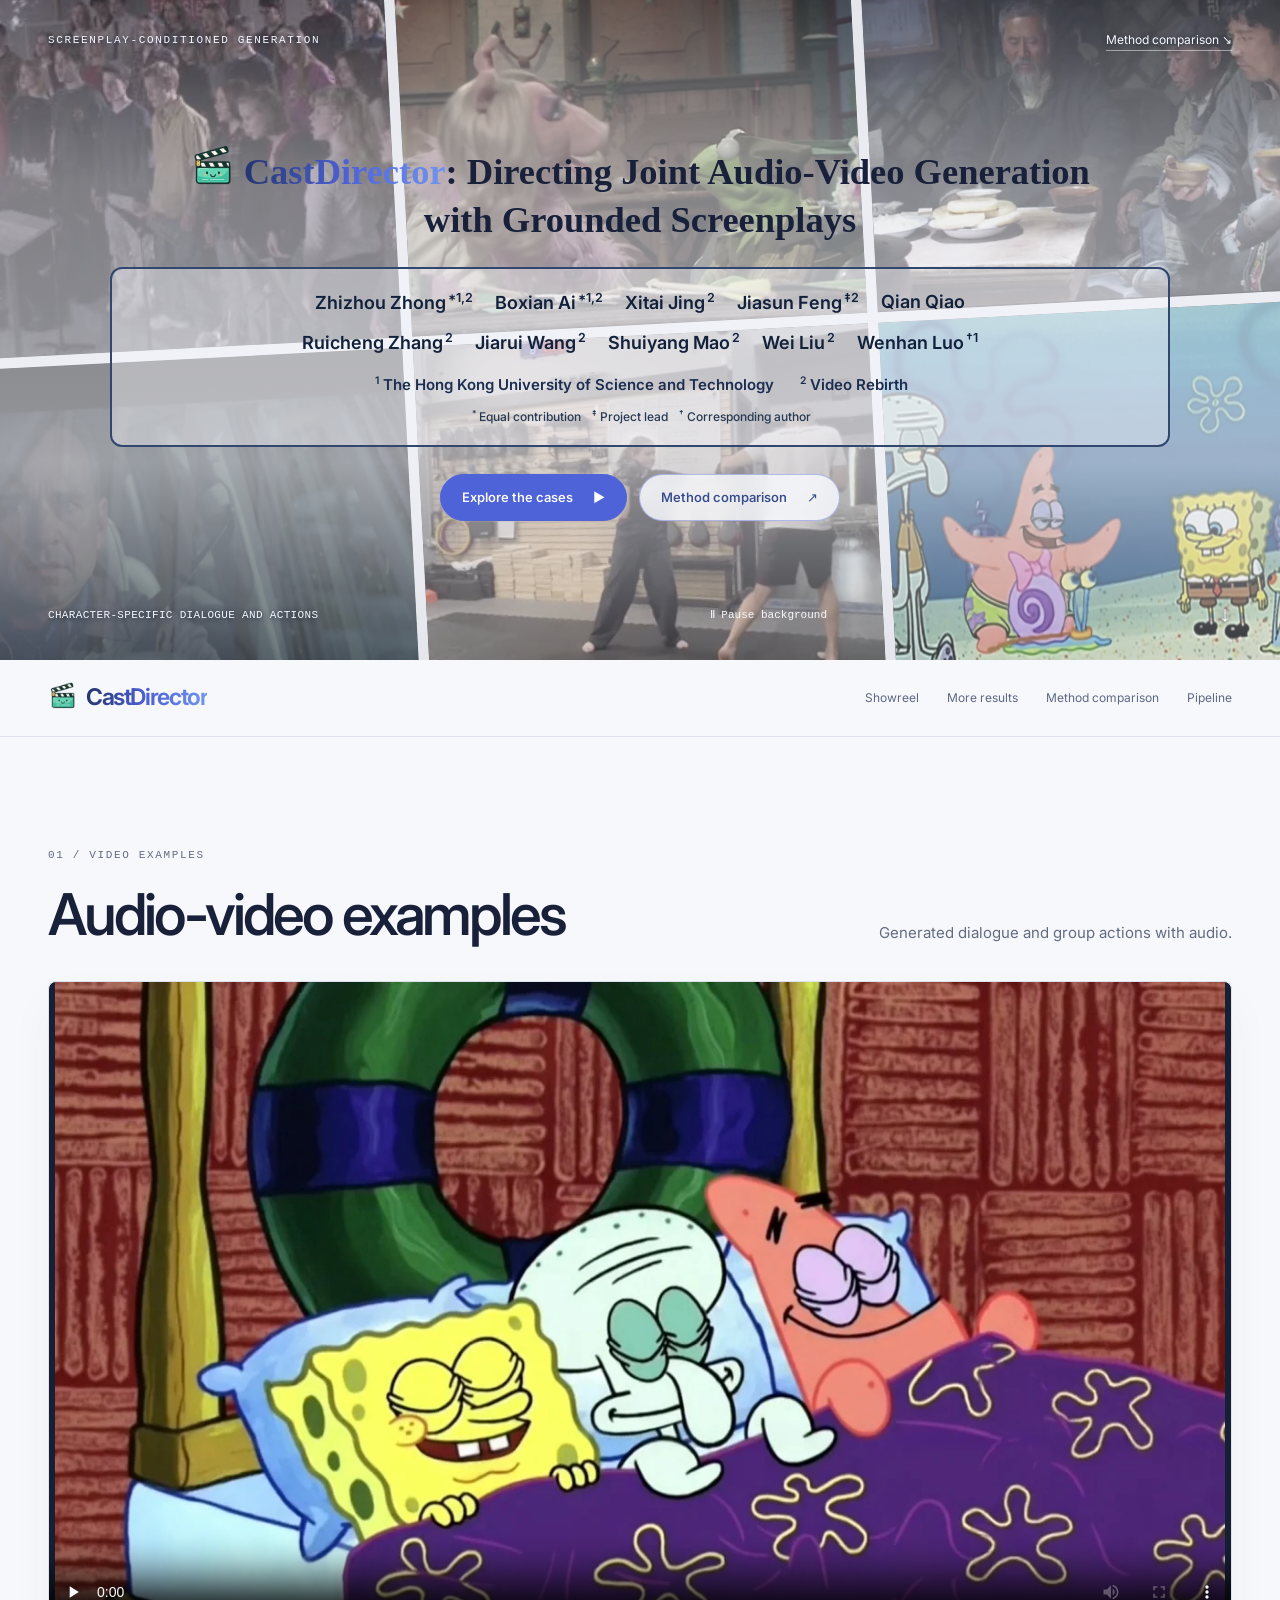
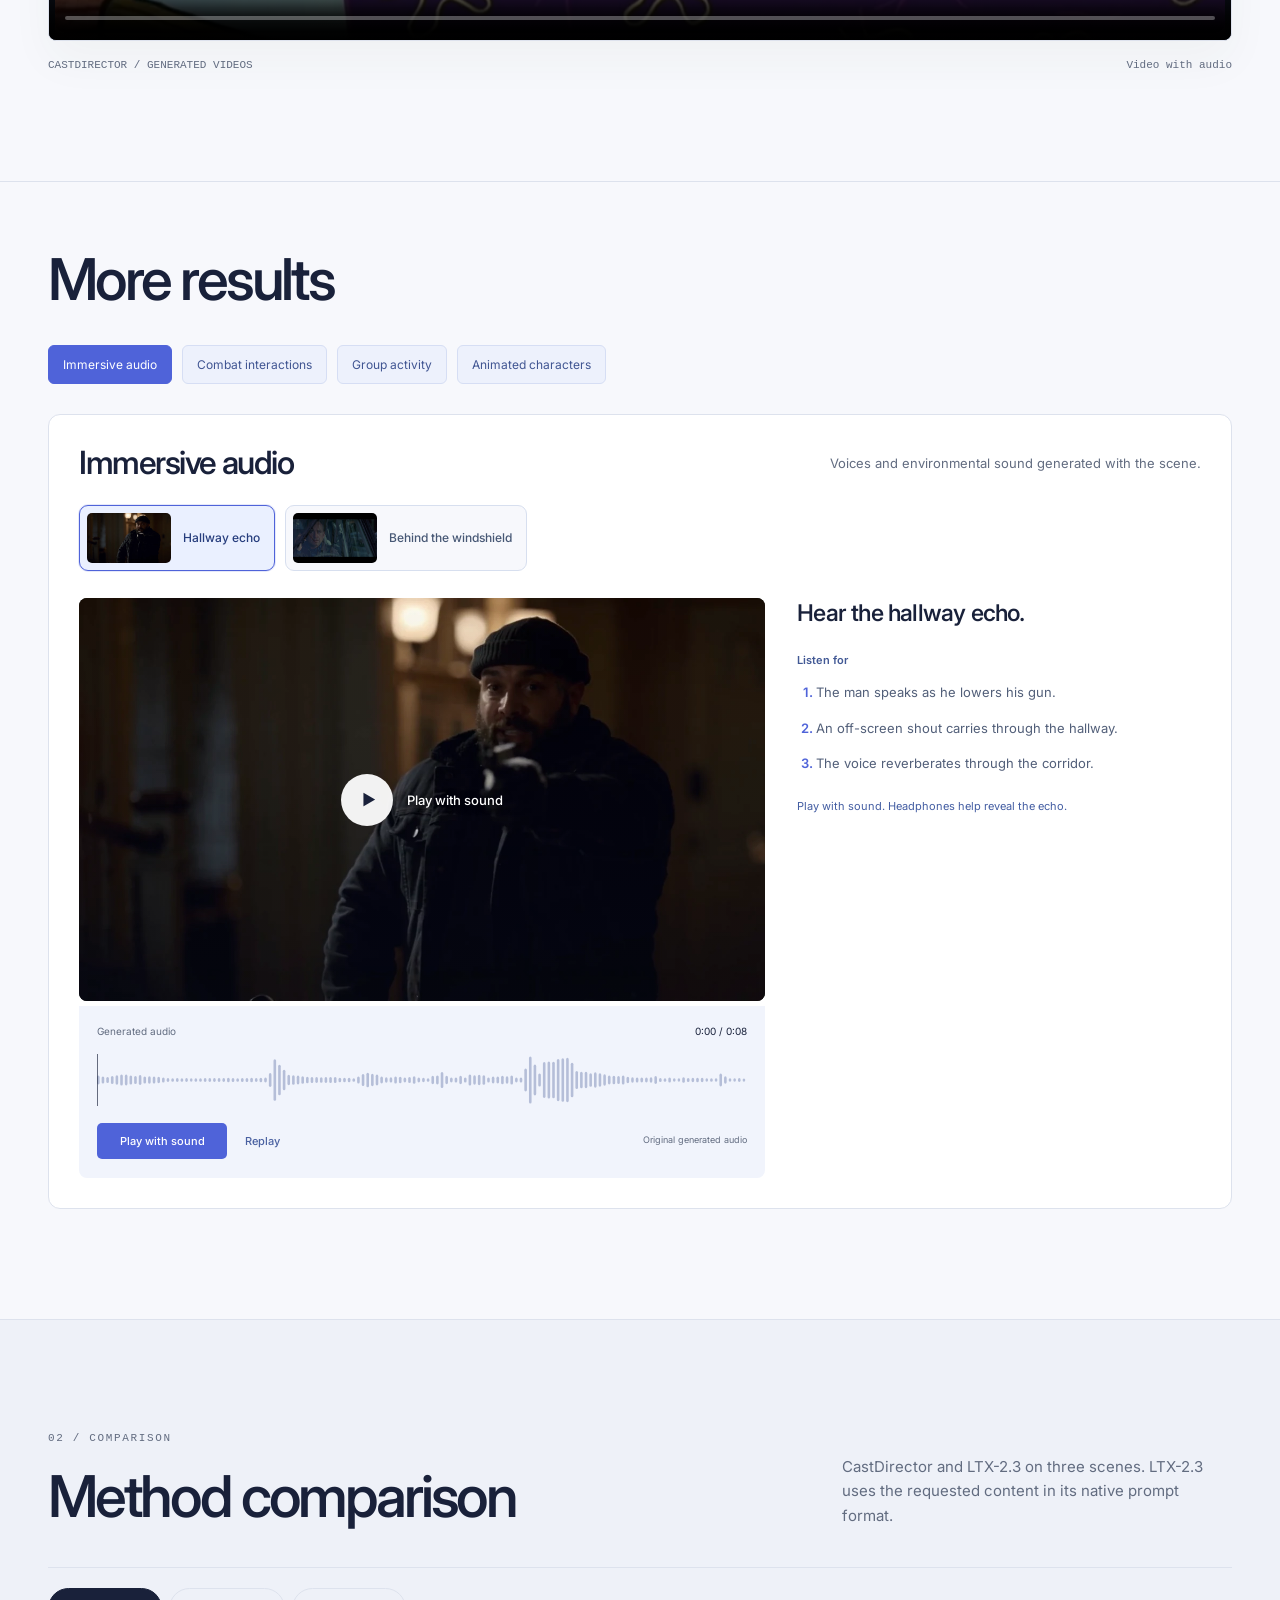
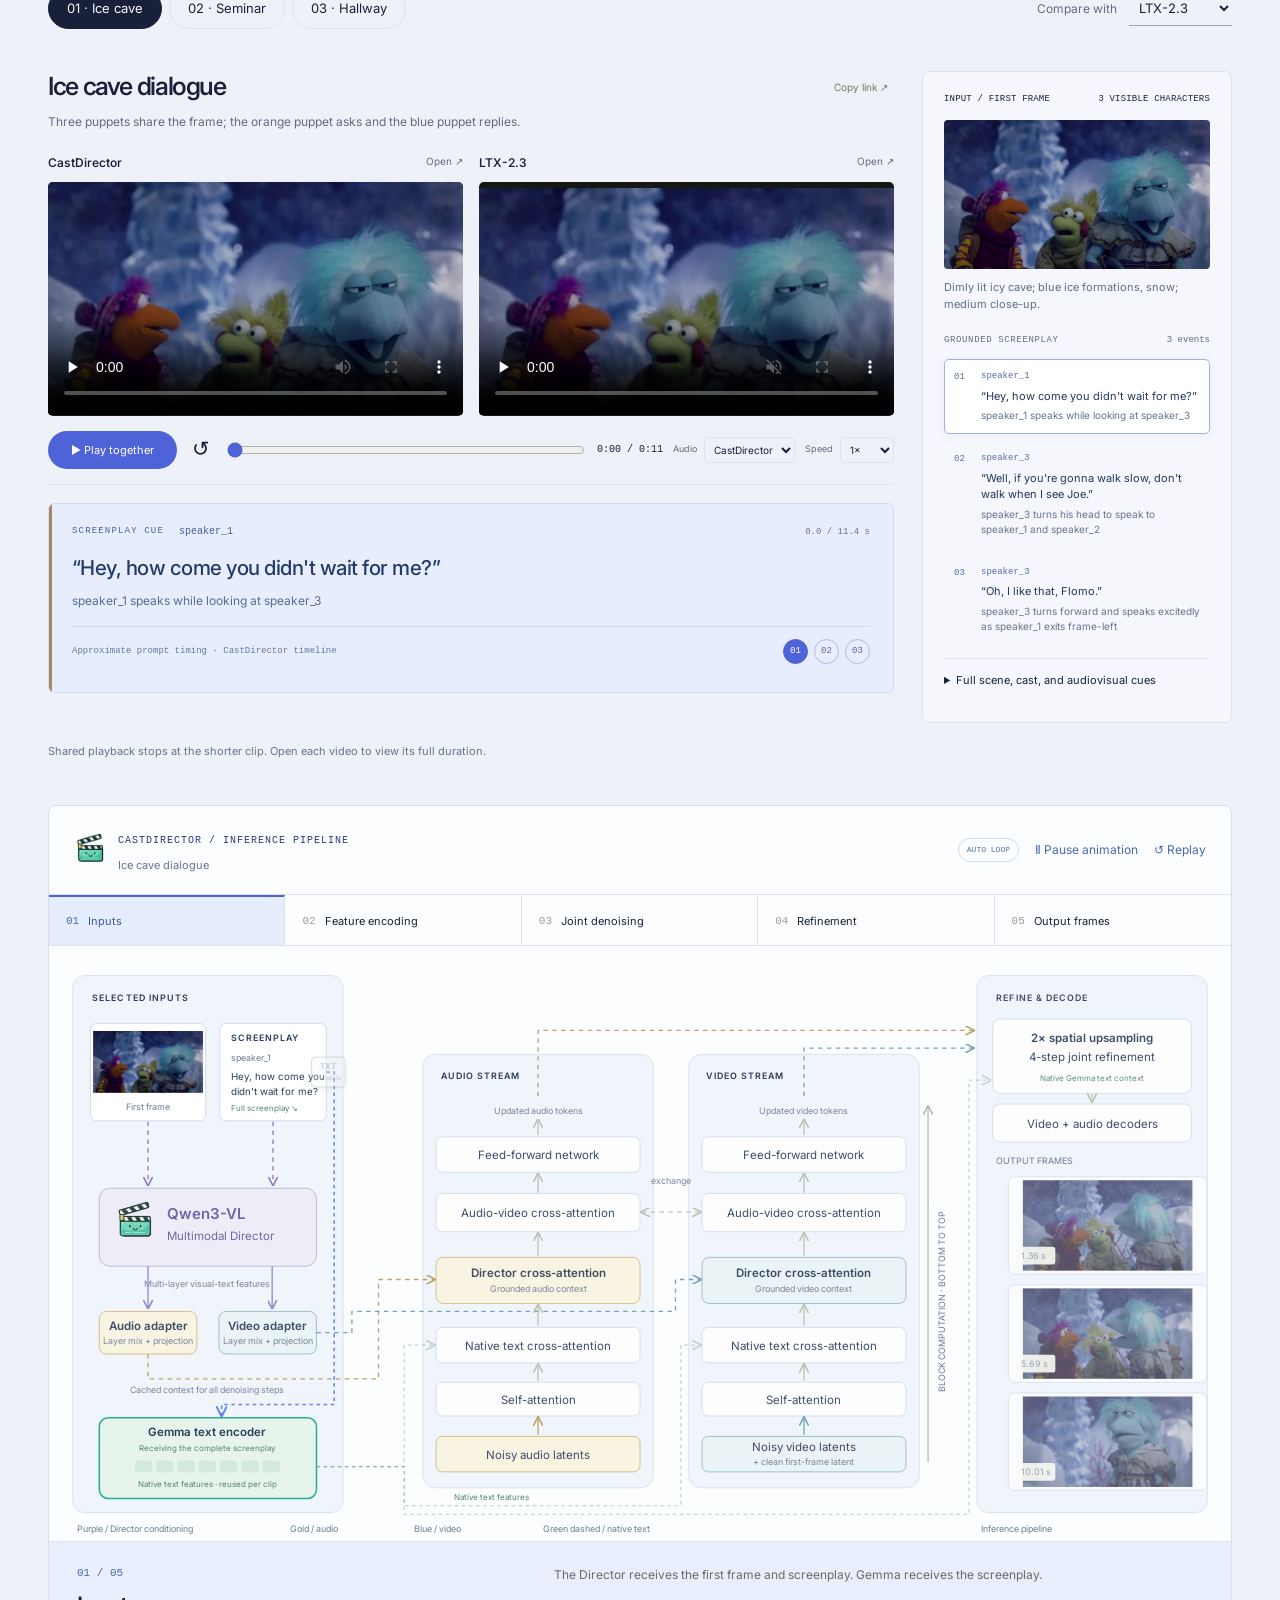
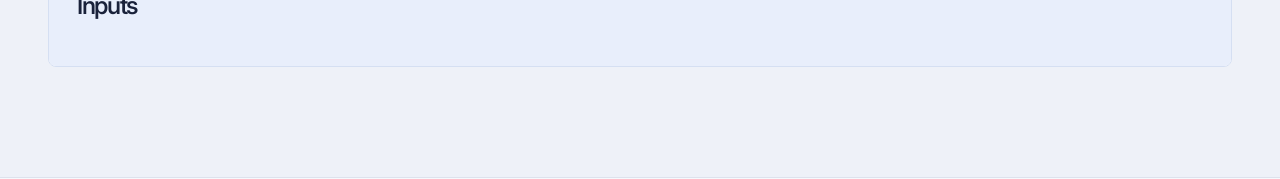
==== commit 2a01c21c: "Extend flowing hover effects to result category tabs" ====
--- a/please_click_me.html
+++ b/please_click_me.html
@@ -14,7 +14,7 @@
 <div class="hero-bottom"><span>CHARACTER-SPECIFIC DIALOGUE AND ACTIONS</span><button class="ambient-toggle" id="ambient-toggle" aria-pressed="true">Ⅱ Pause background</button><a class="down-arrow" href="#showreel" aria-label="Scroll to video examples">↓</a></div>
 </section><header class="site-header"><div class="wrap header-inner"><a class="wordmark" href="#top"><img class="nav-mascot" src="assets/brand/director-mascot.png" alt=""><span class="brand-gradient">CastDirector</span></a><nav aria-label="Main navigation"><a href="#showreel">Showreel</a><a href="#selected-results">More results</a><a href="#inference">Method comparison</a><a href="#pipeline-section">Pipeline</a></nav></div></header><main><section class="section showreel-section" id="showreel"><div class="wrap"><div class="section-head"><div><span class="eyebrow">01 / Video examples</span><h2>Audio-video examples</h2></div><p>Generated dialogue and group actions with audio.</p></div><video id="showreel-video" controls playsinline preload="none" poster="assets/posters/showreel.webp" src="assets/media/showreel.mp4"></video><div class="showreel-caption"><span>CASTDIRECTOR / GENERATED VIDEOS</span><span>Video with audio</span></div></div></section><section class="section selected-results" id="selected-results" aria-labelledby="results-title"><div class="wrap">
 <div class="section-head"><div><h2 id="results-title">More results</h2></div></div>
-<div class="category-jumps" role="tablist" aria-label="Result categories"><button type="button" role="tab" id="category-tab-immersive-audio" aria-controls="immersive-audio" aria-selected="true" tabindex="0" data-category="immersive-audio">Immersive audio</button><button type="button" role="tab" id="category-tab-combat" aria-controls="combat" aria-selected="false" tabindex="-1" data-category="combat">Combat interactions</button><button type="button" role="tab" id="category-tab-group-activity" aria-controls="group-activity" aria-selected="false" tabindex="-1" data-category="group-activity">Group activity</button><button type="button" role="tab" id="category-tab-animated-characters" aria-controls="animated-characters" aria-selected="false" tabindex="-1" data-category="animated-characters">Animated characters</button></div>
+<div class="category-jumps" role="tablist" aria-label="Result categories"><button type="button" role="tab" id="category-tab-immersive-audio" aria-controls="immersive-audio" aria-selected="true" tabindex="0" data-category="immersive-audio"><span class="category-label">Immersive audio</span><span class="category-arrow" aria-hidden="true">↗</span></button><button type="button" role="tab" id="category-tab-combat" aria-controls="combat" aria-selected="false" tabindex="-1" data-category="combat"><span class="category-label">Combat interactions</span><span class="category-arrow" aria-hidden="true">↗</span></button><button type="button" role="tab" id="category-tab-group-activity" aria-controls="group-activity" aria-selected="false" tabindex="-1" data-category="group-activity"><span class="category-label">Group activity</span><span class="category-arrow" aria-hidden="true">↗</span></button><button type="button" role="tab" id="category-tab-animated-characters" aria-controls="animated-characters" aria-selected="false" tabindex="-1" data-category="animated-characters"><span class="category-label">Animated characters</span><span class="category-arrow" aria-hidden="true">↗</span></button></div>
 <div id="category-cards"></div></div></section><section class="section studio-section" id="inference"><span id="comparisons" class="anchor-alias"></span><div class="wrap">
 <div class="section-head"><div><span class="eyebrow">02 / Comparison</span><h2>Method comparison</h2></div><p>CastDirector and LTX-2.3 on three scenes. LTX-2.3 uses the requested content in its native prompt format.</p></div>
 <div class="studio-toolbar"><div class="segmented" id="studio-cases" aria-label="Scene"><button data-case="selected_icy_cave" aria-pressed="true">01 · Ice cave</button><button data-case="seminar_diaphragm" aria-pressed="false">02 · Seminar</button><button data-case="hallway_offscreen" aria-pressed="false">03 · Hallway</button></div><label class="select-label">Compare with <select id="baseline-select" aria-label="Comparison baseline"><option value="ltx23">LTX-2.3</option></select></label></div>
--- a/css/showcase.css
+++ b/css/showcase.css
@@ -21,16 +21,16 @@
 .hero .button:first-child{background:var(--blue);border-color:var(--blue);color:white}
 .hero .button:first-child:hover{background:#3d4fac;color:white}
 .hero .button:hover{color:#354b8d;background:white}
-.hero-authors{max-width:1060px;margin:25px auto 0}
+.hero-authors{max-width:1060px;margin:25px auto 0;padding:18px 28px;border:2px solid #31476f;border-radius:12px;background:rgba(247,248,252,.38)}
 .hero-authors p{max-width:none}
 .hero-authors .author-list{max-width:800px;margin-inline:auto}
-.author-list{display:flex;flex-wrap:wrap;justify-content:center;gap:8px 22px;font-size:18px;line-height:1.7;color:var(--ink)}
+.author-list{display:flex;flex-wrap:wrap;justify-content:center;gap:8px 22px;font-size:18px;font-weight:600;line-height:1.7;color:#12213b}
 .author-list span{white-space:nowrap}
 .author-list a{color:inherit;text-decoration:none}
 .author-list a:focus-visible{outline:2px solid var(--blue);outline-offset:4px;border-radius:2px}
-.hero-authors sup{font-size:.69em;font-weight:400;margin-left:2px}
-.affiliations{display:flex;justify-content:center;flex-wrap:wrap;gap:5px 24px;margin-top:14px;font-size:15px;color:#435477}
-.contributions{font-size:12px;color:#5c6883;margin-top:9px}
+.hero-authors sup{font-size:.69em;font-weight:600;margin-left:2px}
+.affiliations{display:flex;justify-content:center;flex-wrap:wrap;gap:5px 24px;margin-top:14px;font-size:15px;font-weight:600;color:#1b2d50}
+.contributions{font-size:12px;font-weight:500;color:#263954;text-wrap:balance;margin-top:9px}
 .hero .hero-actions{margin-top:27px}
 .site-header{background:#f7f8fcf5}
 .site-header nav a{color:#5d6983}
@@ -38,20 +38,36 @@
 .section-head p,.section-head .eyebrow{color:var(--muted)}
 .showreel-section video{background:#171f34;border-color:var(--line)}
 .selected-results{padding-top:65px}
+/* Category and scene selectors share the same hover language. */
 .category-jumps{display:flex;flex-wrap:wrap;gap:10px;margin:-5px 0 30px}
-.category-jumps button{font-size:12px;padding:9px 14px;background:#edf1fc;color:#405592;border:1px solid #d6def4;border-radius:6px;cursor:pointer}
-.category-jumps button:hover{border-color:var(--blue);background:#e6ecff}
-.category-jumps button[aria-selected=true]{background:var(--blue);border-color:var(--blue);color:white}
-.category-jumps button:focus-visible{outline:2px solid var(--blue);outline-offset:3px}
+.category-jumps button{--choice-surface:#edf1fc;position:relative;isolation:isolate;display:inline-flex;flex:0 0 auto;align-items:center;overflow:hidden;font-size:12px;padding:9px 14px;background:var(--choice-surface);color:#405592;border:1px solid #d6def4;border-radius:6px;cursor:pointer;transition:padding-right 240ms cubic-bezier(.23,1,.32,1),border-color 180ms ease,box-shadow 180ms ease,transform 140ms cubic-bezier(.23,1,.32,1)}
+.category-jumps .category-label{white-space:nowrap}
+.category-jumps button[aria-selected=true]{--choice-surface:var(--blue);border-color:var(--blue);color:white}
+.category-jumps button:focus-visible{outline:2px solid var(--blue);outline-offset:3px;transition:none}
 .capability-card{background:white;border:1px solid var(--line);border-radius:12px;padding:30px;scroll-margin-top:100px}
 .capability-heading{display:flex;align-items:center;justify-content:space-between;gap:36px;margin-bottom:24px}
 .capability-heading h2{font-size:32px;letter-spacing:-.045em}
 .capability-heading p{color:var(--muted);font-size:13px;max-width:460px;line-height:1.75}
-.case-choices{display:grid;grid-template-columns:repeat(var(--choices),minmax(0,1fr));gap:10px;margin-bottom:27px}
-.case-choices button{display:flex;align-items:center;gap:12px;min-width:0;text-align:left;border:1px solid var(--line);border-radius:7px;padding:7px;background:var(--paper);color:#5b6680;font:500 12px/1.45 Inter,Arial,sans-serif}
-.case-choices button img{width:84px;height:50px;object-fit:cover;border-radius:4px;flex-shrink:0}
-.case-choices button:hover{border-color:#9caee8}
-.case-choices button[aria-pressed=true]{border-color:var(--blue);background:#eaf0ff;color:#30488d;box-shadow:inset 0 0 0 1px var(--blue)}
+/* Content-sized scene choices expand only under a fine pointer. */
+.case-choices{display:flex;align-items:center;gap:10px;overflow-x:auto;padding:4px 3px 10px;margin:-4px -3px 17px;scrollbar-width:thin;scrollbar-color:#cbd5eb transparent}
+.case-choices button{--choice-surface:#f7f8fc;position:relative;isolation:isolate;display:flex;flex:0 0 auto;align-items:center;justify-content:center;gap:12px;min-width:0;max-width:100%;text-align:left;border:1px solid #d7dfef;border-radius:9px;padding:7px 14px 7px 7px;overflow:hidden;background:var(--choice-surface);color:#475875;font:500 12px/1.45 Inter,Arial,sans-serif;cursor:pointer;transition:padding-right 240ms cubic-bezier(.23,1,.32,1),border-color 180ms ease,box-shadow 180ms ease,transform 140ms cubic-bezier(.23,1,.32,1)}
+.case-choices button::before,.category-jumps button::before{content:"";position:absolute;inset:-200%;z-index:0;pointer-events:none;opacity:0;background:conic-gradient(from 0deg,transparent 0deg 65deg,#9dc9ff 100deg,#4f63d9 150deg,transparent 185deg 245deg,#a4d8ff 280deg,#4f63d9 330deg,transparent 360deg);animation:choice-border-flow 2.6s linear infinite;animation-play-state:paused;transition:opacity 160ms ease}
+.case-choices button::after,.category-jumps button::after{content:"";position:absolute;inset:1px;z-index:1;border-radius:7px;background:var(--choice-surface);pointer-events:none}
+.case-choices button>img,.case-choices .choice-label,.category-jumps .category-label{position:relative;z-index:2}
+.case-choices button img{width:84px;height:50px;object-fit:cover;border-radius:5px;flex-shrink:0}
+.case-choices .choice-label{white-space:nowrap}
+.case-choices .choice-arrow,.category-jumps .category-arrow{position:absolute;right:15px;top:50%;z-index:2;font-size:19px;line-height:1;color:#4f63d9;opacity:0;transform:translate(-7px,-50%);transition:opacity 160ms ease,transform 240ms cubic-bezier(.23,1,.32,1);pointer-events:none}
+.case-choices button[aria-pressed=true]{--choice-surface:#eaf0ff;border-color:var(--blue);color:#263d7d;box-shadow:0 0 0 1px #4f63d926}
+.case-choices button:focus-visible{outline:2px solid var(--blue);outline-offset:3px;transition:none}
+.case-choices button:active,.category-jumps button:active{transform:scale(.985)}
+.category-jumps button::after{border-radius:4px}
+.category-jumps .category-arrow{color:currentColor}
+@keyframes choice-border-flow{to{transform:rotate(360deg)}}
+@media(hover:hover) and (pointer:fine) and (min-width:701px){
+  .case-choices button:hover:not(:focus-visible),.category-jumps button:hover:not(:focus-visible){padding-right:48px;border-color:transparent;box-shadow:0 4px 12px #405bd921}
+  .case-choices button:hover:not(:focus-visible)::before,.category-jumps button:hover:not(:focus-visible)::before{opacity:1;animation-play-state:running}
+  .case-choices button:hover:not(:focus-visible) .choice-arrow,.category-jumps button:hover:not(:focus-visible) .category-arrow{opacity:1;transform:translate(0,-50%)}
+}
 .capability-content{display:grid;grid-template-columns:minmax(0,1.7fr) minmax(270px,1fr);gap:32px;align-items:start}
 .capability-media{min-width:0}
 .case-cinema{position:relative;overflow:hidden;background:#141d31;border-radius:8px}
@@ -118,7 +134,17 @@
 footer{background:#f7f8fc;border-top:1px solid var(--line);color:#64718a}
 
 @media(max-width:1150px){.hero .paper-title-main{white-space:normal;text-wrap:balance}.hero .paper-title{max-width:950px}.hero-authors{max-width:850px}.author-list{font-size:17px;gap:6px 18px}.case-choices button img{width:66px;height:43px}.case-choices button{gap:9px;font-size:11px}.capability-content{grid-template-columns:minmax(0,1.6fr) minmax(245px,1fr);gap:25px}.capability-card{padding:24px}.case-directions h3{font-size:21px}.case-directions ol{font-size:12px}}
-@media(max-width:850px){.capability-heading{display:block}.capability-heading p{margin-top:12px;max-width:none}.case-choices{grid-template-columns:repeat(2,minmax(0,1fr))}.case-choices button img{width:75px;height:46px}.capability-content{grid-template-columns:1fr}.case-directions h3{margin-top:0;margin-bottom:18px}.case-directions ol{font-size:13px}.case-directions{max-width:650px}.hero .hero-content{padding:95px 28px 90px}.hero .paper-title{font-size:32px;max-width:730px}.hero-authors{max-width:650px}.author-list{font-size:16px}.affiliations{font-size:14px}.contributions{font-size:12px}.hero-bottom>span{max-width:250px}}
-@media(max-width:700px){html{scroll-padding-top:115px}.hero{height:auto;min-height:670px;max-height:none}.hero .hero-content{padding:96px 22px 90px}.hero .paper-title{font-size:clamp(25px,4.4vw,32px);max-width:600px}.hero-authors{margin-top:22px}.author-list{font-size:15px;gap:6px 15px;line-height:1.6}.affiliations{display:block;font-size:13px;line-height:1.7;margin-top:12px}.affiliations span{display:block}.contributions{font-size:11px;line-height:1.8;margin-top:8px}.hero .hero-actions{margin-top:22px}.site-header nav{font-size:10px;gap:8px}.selected-results{padding-top:45px}.category-jumps{gap:7px;margin-bottom:23px}.category-jumps button{font-size:11px;padding:8px 11px}.capability-card{padding:20px 17px;border-radius:10px;scroll-margin-top:115px}.capability-heading{margin-bottom:19px}.capability-heading h2{font-size:29px}.capability-heading p{font-size:12px;margin-top:10px}.case-choices{gap:8px;margin-bottom:22px}.case-choices button{font-size:10px;padding:6px;gap:7px;align-items:center}.case-choices button img{width:52px;height:39px}.capability-content{gap:22px}.case-play-icon{width:44px;height:44px;font-size:13px}.case-start{font-size:12px;gap:11px}.case-directions h3{font-size:22px}.case-directions ol{font-size:12px;line-height:1.8}.case-directions li+li{margin-top:10px}.case-soundtrack{padding:14px}.audio-actions>span{display:none}.audio-actions{gap:20px}.audio-play{font-size:10px;min-width:128px}.waveform-track{height:45px;margin-block:12px 15px}.pipeline-workbench{scroll-margin-top:115px}.hero-bottom{font-size:8px}.hero-bottom>span{max-width:155px}}
-@media(max-width:380px){.author-list{font-size:14px;gap:6px 11px}.hero .paper-title{font-size:24px}.case-choices button{flex-direction:column;align-items:flex-start;padding:7px}.case-choices button img{width:100%;height:52px}.capability-heading h2{font-size:27px}.category-jumps button{font-size:10px}.hero-bottom>span{max-width:130px}}
+@media(max-width:850px){.capability-heading{display:block}.capability-heading p{margin-top:12px;max-width:none}.case-choices button img{width:75px;height:46px}.capability-content{grid-template-columns:1fr}.case-directions h3{margin-top:0;margin-bottom:18px}.case-directions ol{font-size:13px}.case-directions{max-width:650px}.hero .hero-content{padding:95px 28px 90px}.hero .paper-title{font-size:32px;max-width:730px}.hero-authors{max-width:650px}.author-list{font-size:16px}.affiliations{font-size:14px}.contributions{font-size:12px}.hero-bottom>span{max-width:250px}}
+@media(max-width:700px){html{scroll-padding-top:115px}.hero{height:auto;min-height:670px;max-height:none}.hero .hero-content{padding:96px 22px 90px}.hero .paper-title{font-size:clamp(25px,4.4vw,32px);max-width:600px}.hero-authors{margin-top:22px;padding:15px 12px}.author-list{font-size:15px;gap:6px 15px;line-height:1.6}.affiliations{display:block;font-size:13px;line-height:1.7;margin-top:12px}.affiliations span{display:block}.contributions{font-size:11px;line-height:1.8;margin-top:8px}.hero .hero-actions{margin-top:22px}.site-header nav{font-size:10px;gap:8px}.selected-results{padding-top:45px}.category-jumps{gap:7px;margin-bottom:23px}.category-jumps button{font-size:11px;padding:8px 11px}.capability-card{padding:20px 17px;border-radius:10px;scroll-margin-top:115px}.capability-heading{margin-bottom:19px}.capability-heading h2{font-size:29px}.capability-heading p{font-size:12px;margin-top:10px}.case-choices{display:grid;grid-template-columns:repeat(2,minmax(0,1fr));gap:8px;margin-bottom:12px;overflow:visible}.case-choices button{font-size:11px;padding:6px;gap:8px;justify-content:flex-start;transition:none}.case-choices button img{width:44px;height:38px}.case-choices .choice-label{white-space:normal}.case-choices .choice-arrow{display:none}.capability-content{gap:22px}.case-play-icon{width:44px;height:44px;font-size:13px}.case-start{font-size:12px;gap:11px}.case-directions h3{font-size:22px}.case-directions ol{font-size:12px;line-height:1.8}.case-directions li+li{margin-top:10px}.case-soundtrack{padding:14px}.audio-actions>span{display:none}.audio-actions{gap:20px}.audio-play{font-size:10px;min-width:128px}.waveform-track{height:45px;margin-block:12px 15px}.pipeline-workbench{scroll-margin-top:115px}.hero-bottom{font-size:8px}.hero-bottom>span{max-width:155px}}
+@media(max-width:380px){.author-list{font-size:14px;gap:6px 11px}.hero .paper-title{font-size:24px}.capability-heading h2{font-size:27px}.category-jumps button{font-size:10px}.hero-bottom>span{max-width:130px}}
 @media(prefers-reduced-motion:reduce){.case-start:hover .case-play-icon{transform:none}}
+
+@media(prefers-reduced-motion:reduce){
+  .case-choices button,.category-jumps button,.case-choices .choice-arrow,.category-jumps .category-arrow,.case-choices button::before,.category-jumps button::before{transition:none}
+  .case-choices button::before,.category-jumps button::before{animation:none!important}
+  .case-choices button:active,.category-jumps button:active{transform:none}
+}
+@media(prefers-reduced-motion:reduce) and (min-width:701px){
+  .case-choices button:hover:not(:focus-visible),.category-jumps button:hover:not(:focus-visible){padding-right:14px;border-color:var(--blue);box-shadow:none}
+  .case-choices button:hover:not(:focus-visible)::before,.case-choices button:hover:not(:focus-visible) .choice-arrow,.category-jumps button:hover:not(:focus-visible)::before,.category-jumps button:hover:not(:focus-visible) .category-arrow{opacity:0}
+}
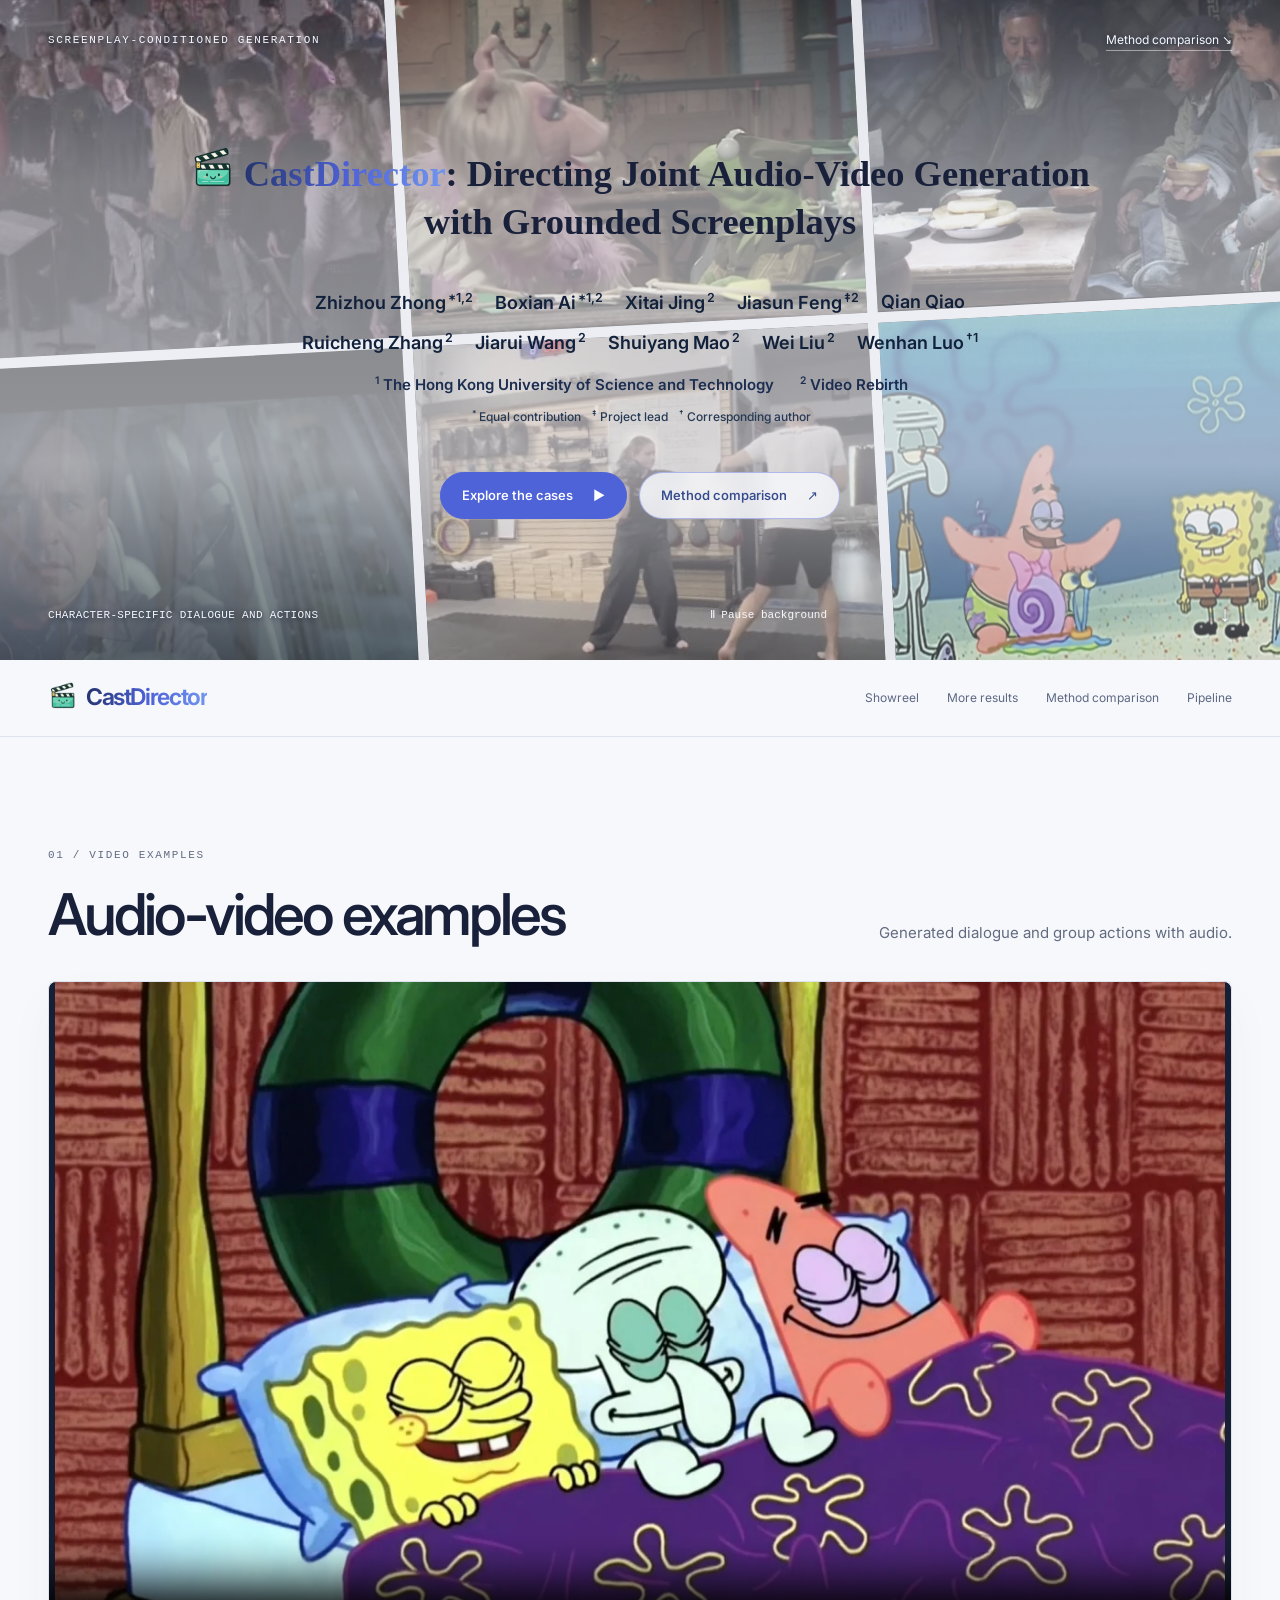
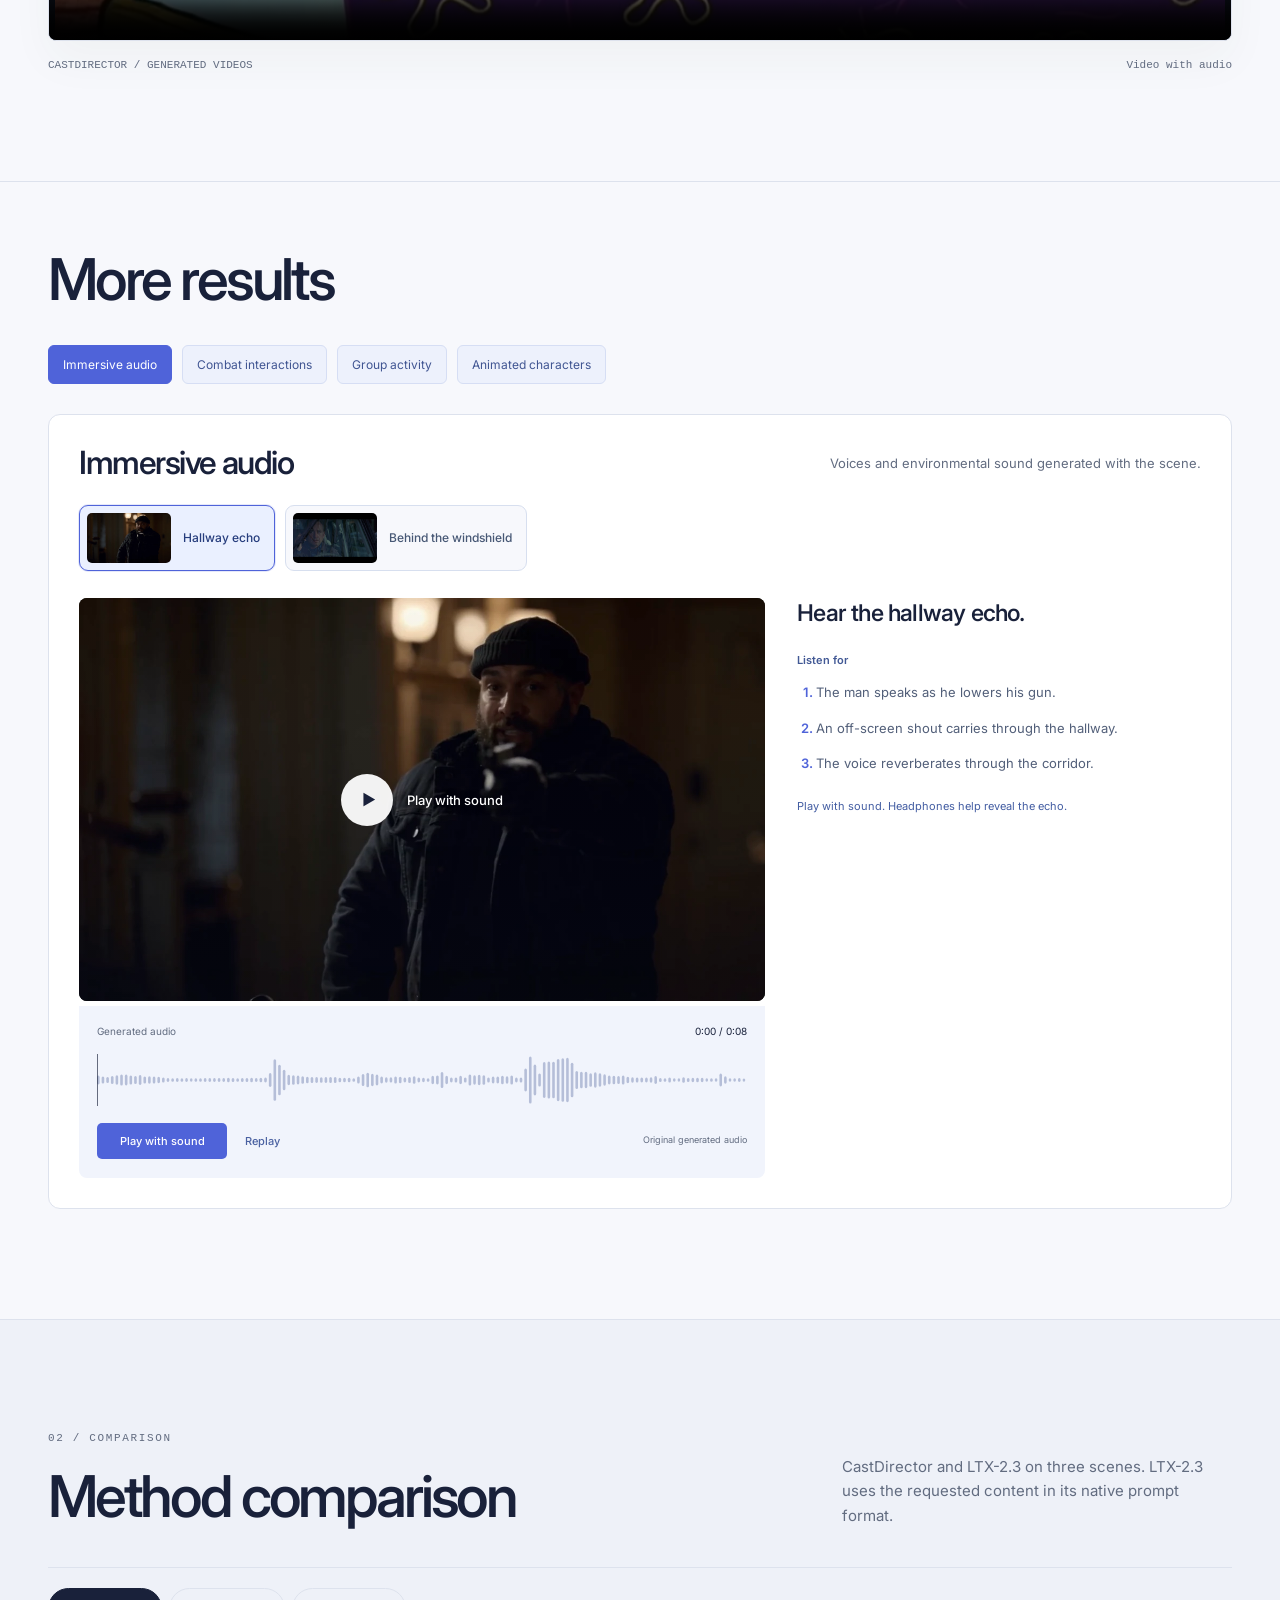
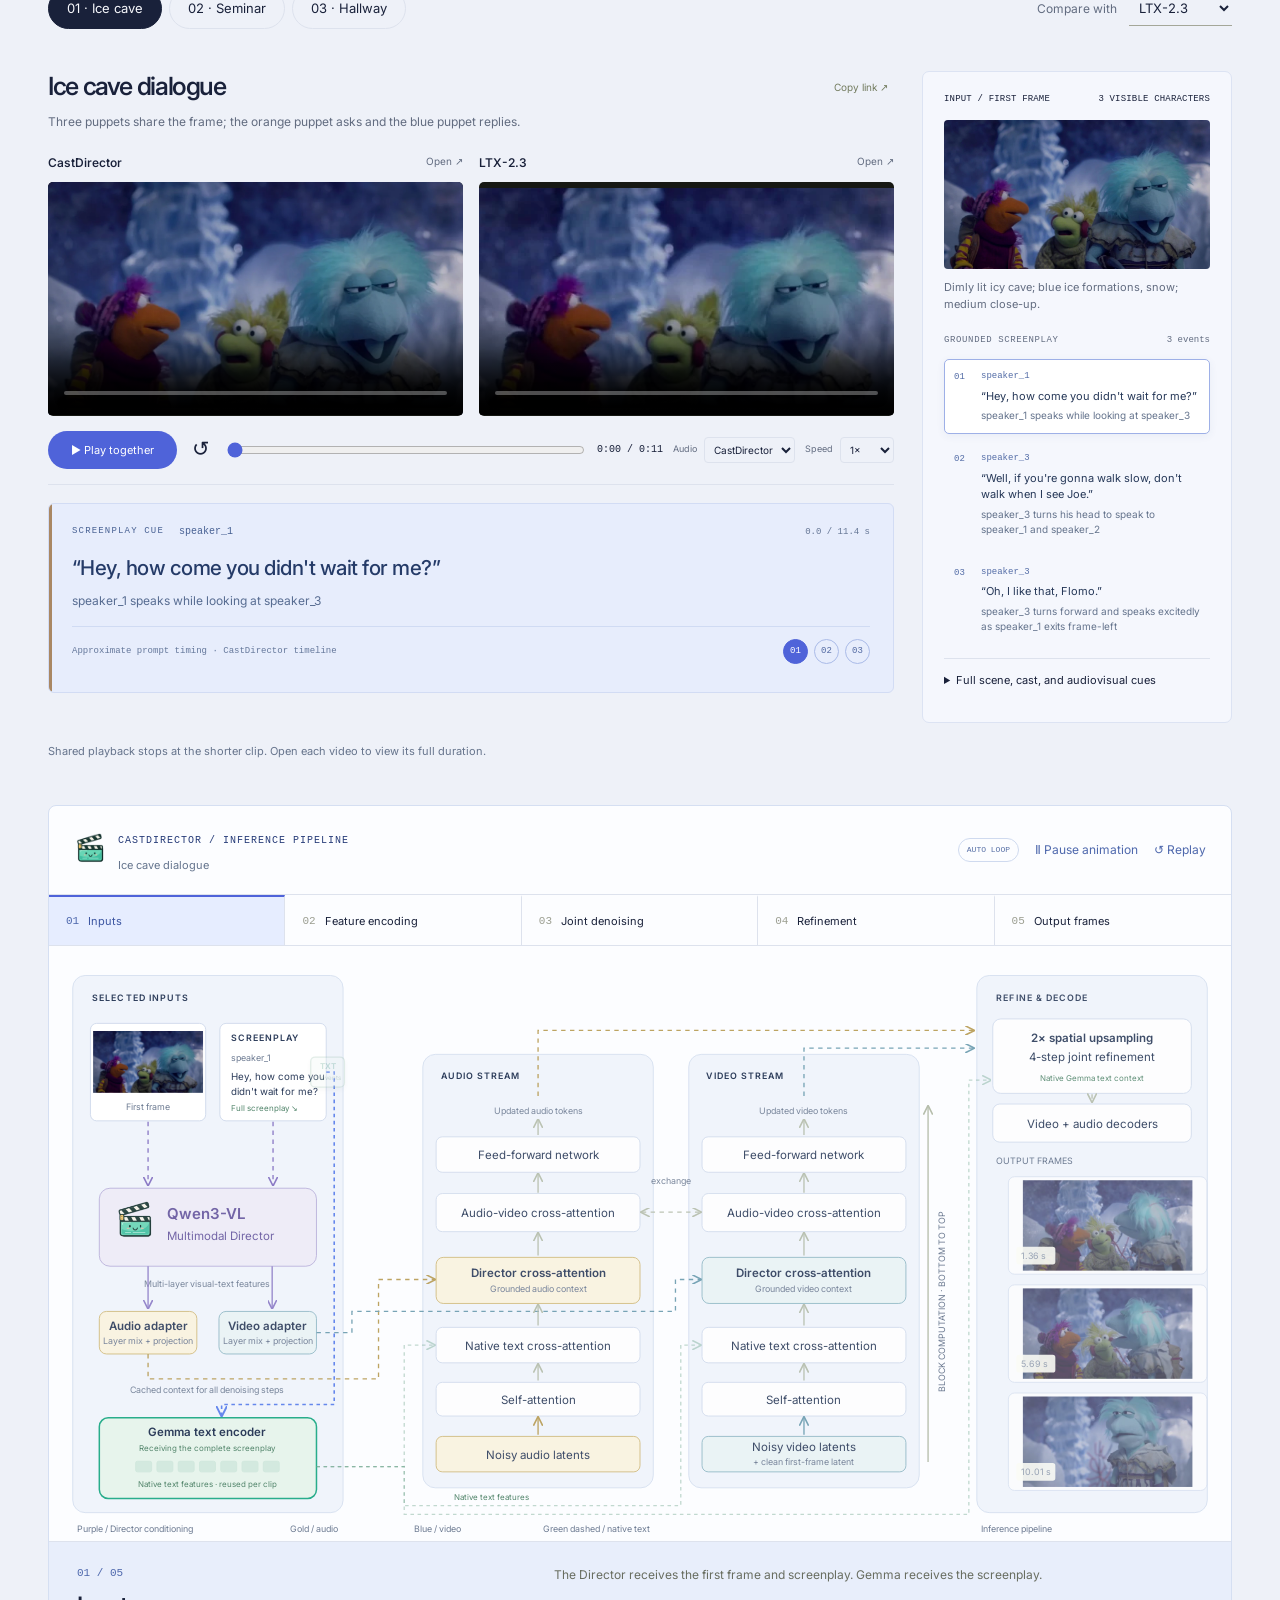
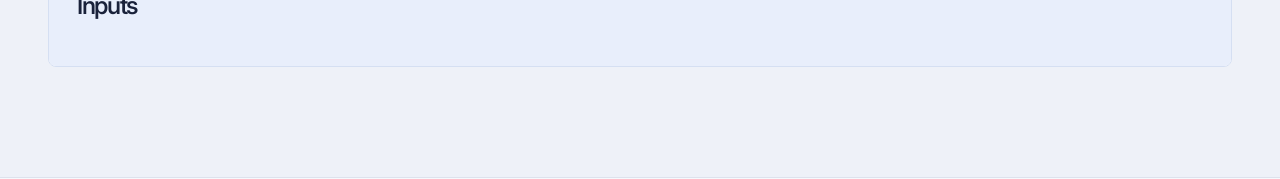
==== commit e74df608: "Remove author panel background and border and refresh styles" ====
--- a/please_click_me.html
+++ b/please_click_me.html
@@ -4,7 +4,7 @@
 <meta property="og:title" content="CastDirector: Directing Joint Audio-Video Generation with Grounded Screenplays">
 <meta property="og:description" content="Character-specific dialogue, actions, and immersive sound in generated scenes.">
 <meta name="theme-color" content="#f7f8fc"><link rel="icon" href="assets/brand/director-mascot.png">
-<link rel="stylesheet" href="css/studio.css"><link rel="stylesheet" href="css/polish.css"><link rel="stylesheet" href="css/showcase.css">
+<link rel="stylesheet" href="css/studio.css"><link rel="stylesheet" href="css/polish.css"><link rel="stylesheet" href="css/showcase.css?v=e2fc6db2">
 <title>CastDirector — Directing Joint Audio-Video Generation with Grounded Screenplays</title></head><body>
 <a class="skip-link" href="#selected-results">Skip to the generated scenes</a>
 <section id="top" class="hero" aria-labelledby="hero-title">
--- a/css/showcase.css
+++ b/css/showcase.css
@@ -21,7 +21,7 @@
 .hero .button:first-child{background:var(--blue);border-color:var(--blue);color:white}
 .hero .button:first-child:hover{background:#3d4fac;color:white}
 .hero .button:hover{color:#354b8d;background:white}
-.hero-authors{max-width:1060px;margin:25px auto 0;padding:18px 28px;border:2px solid #31476f;border-radius:12px;background:rgba(247,248,252,.38)}
+.hero-authors{max-width:1060px;margin:25px auto 0;padding:18px 28px}
 .hero-authors p{max-width:none}
 .hero-authors .author-list{max-width:800px;margin-inline:auto}
 .author-list{display:flex;flex-wrap:wrap;justify-content:center;gap:8px 22px;font-size:18px;font-weight:600;line-height:1.7;color:#12213b}
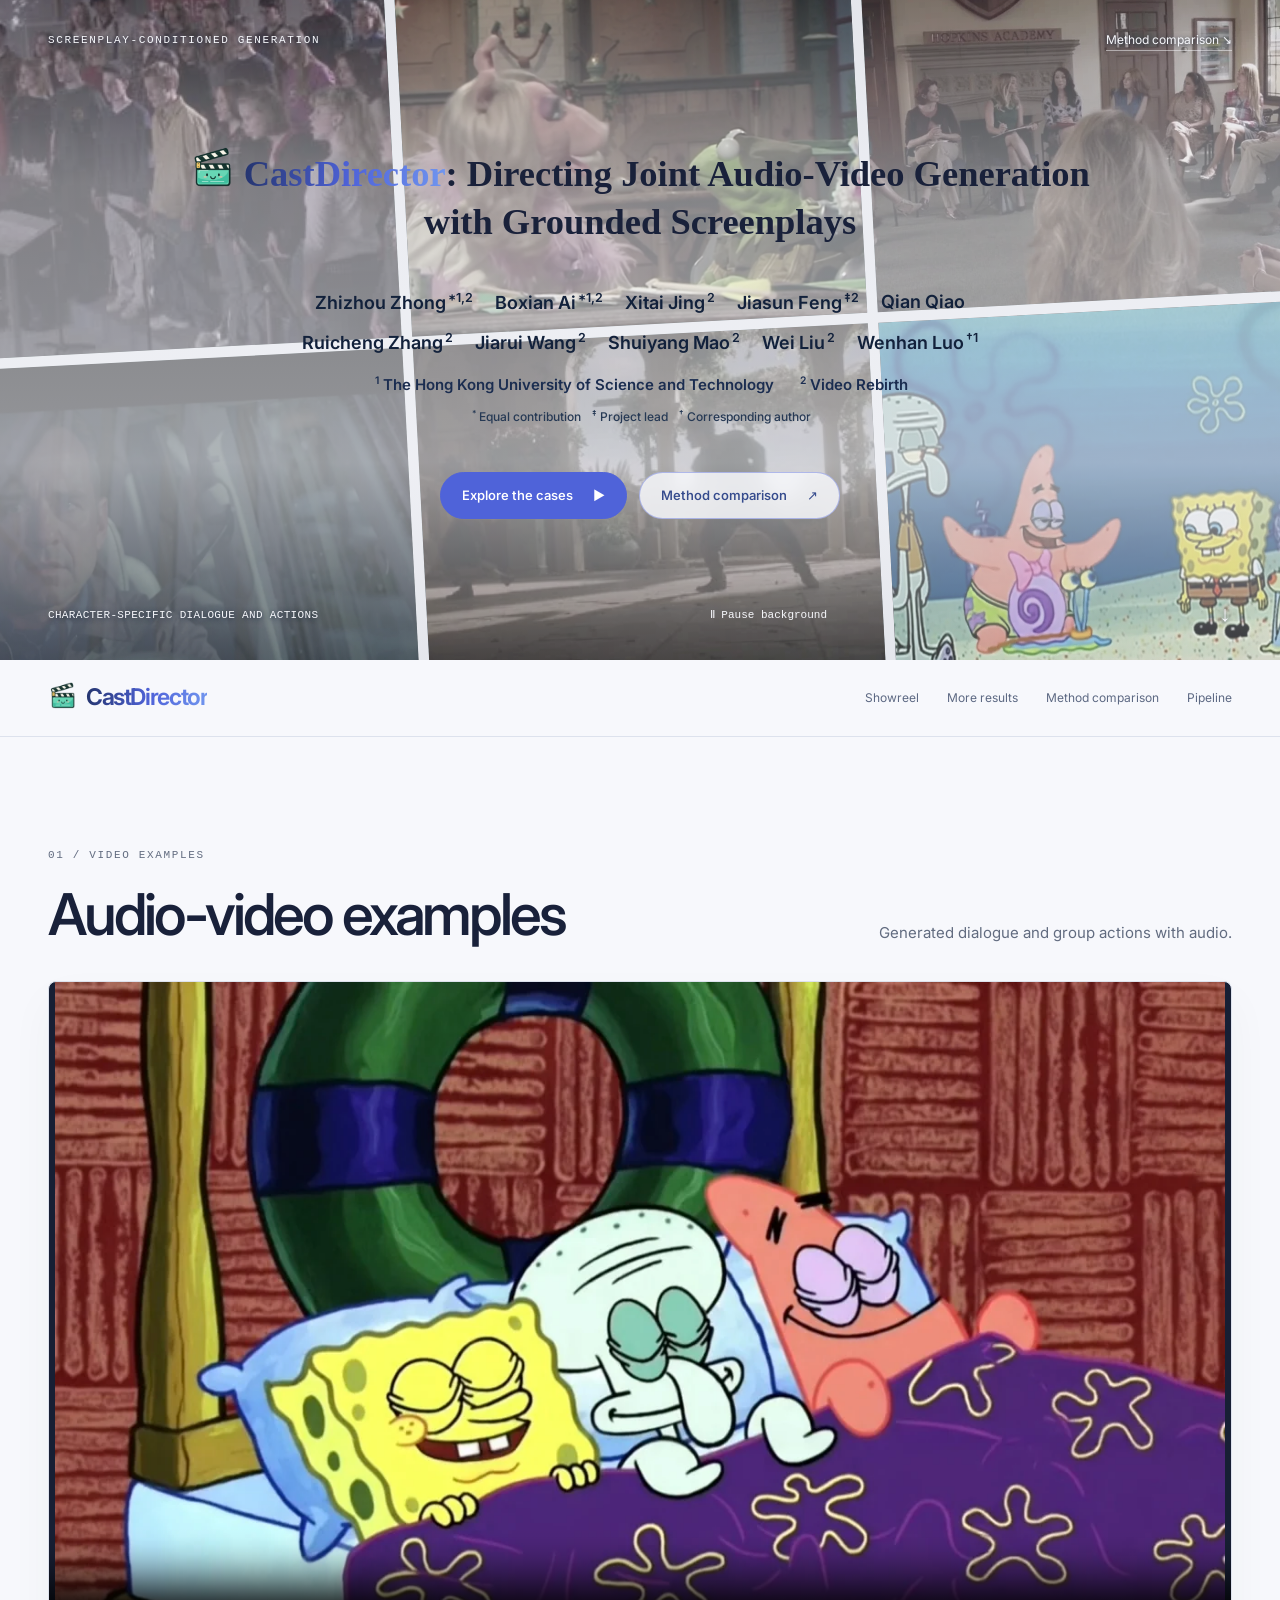
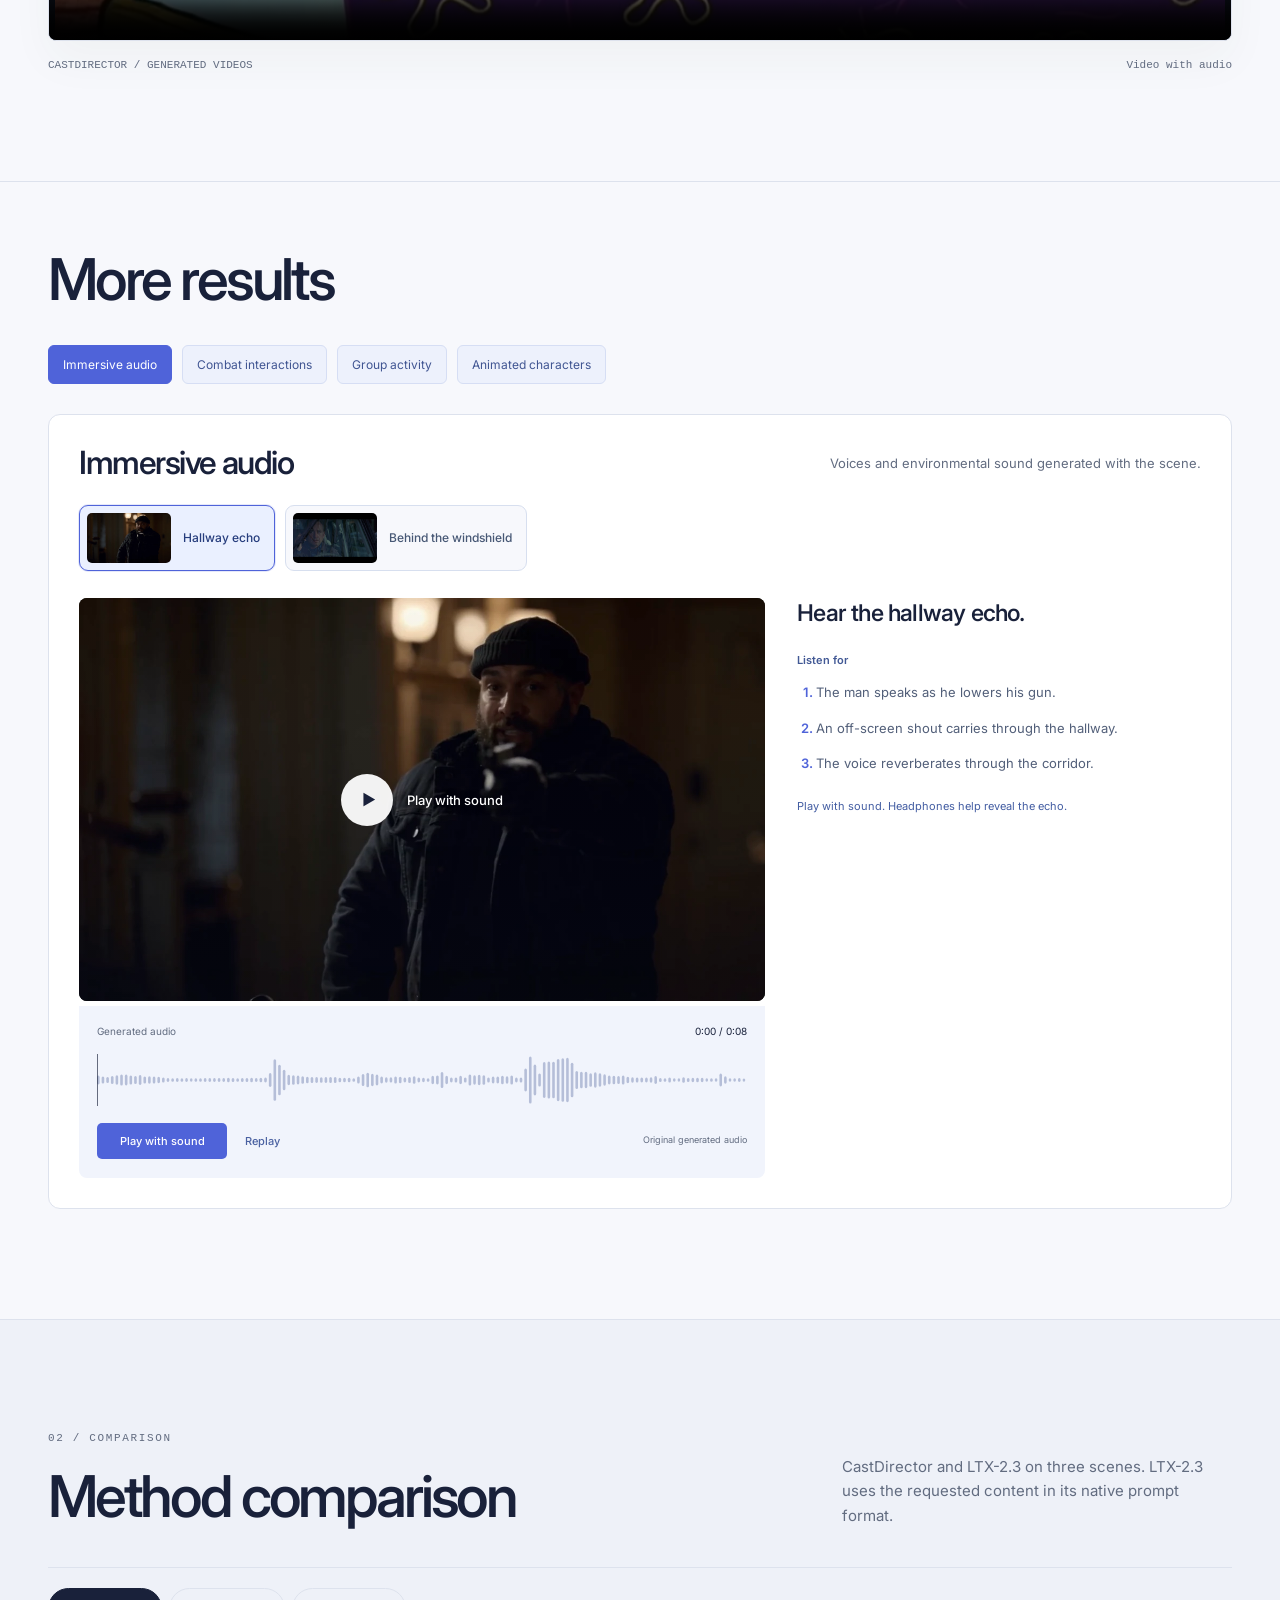
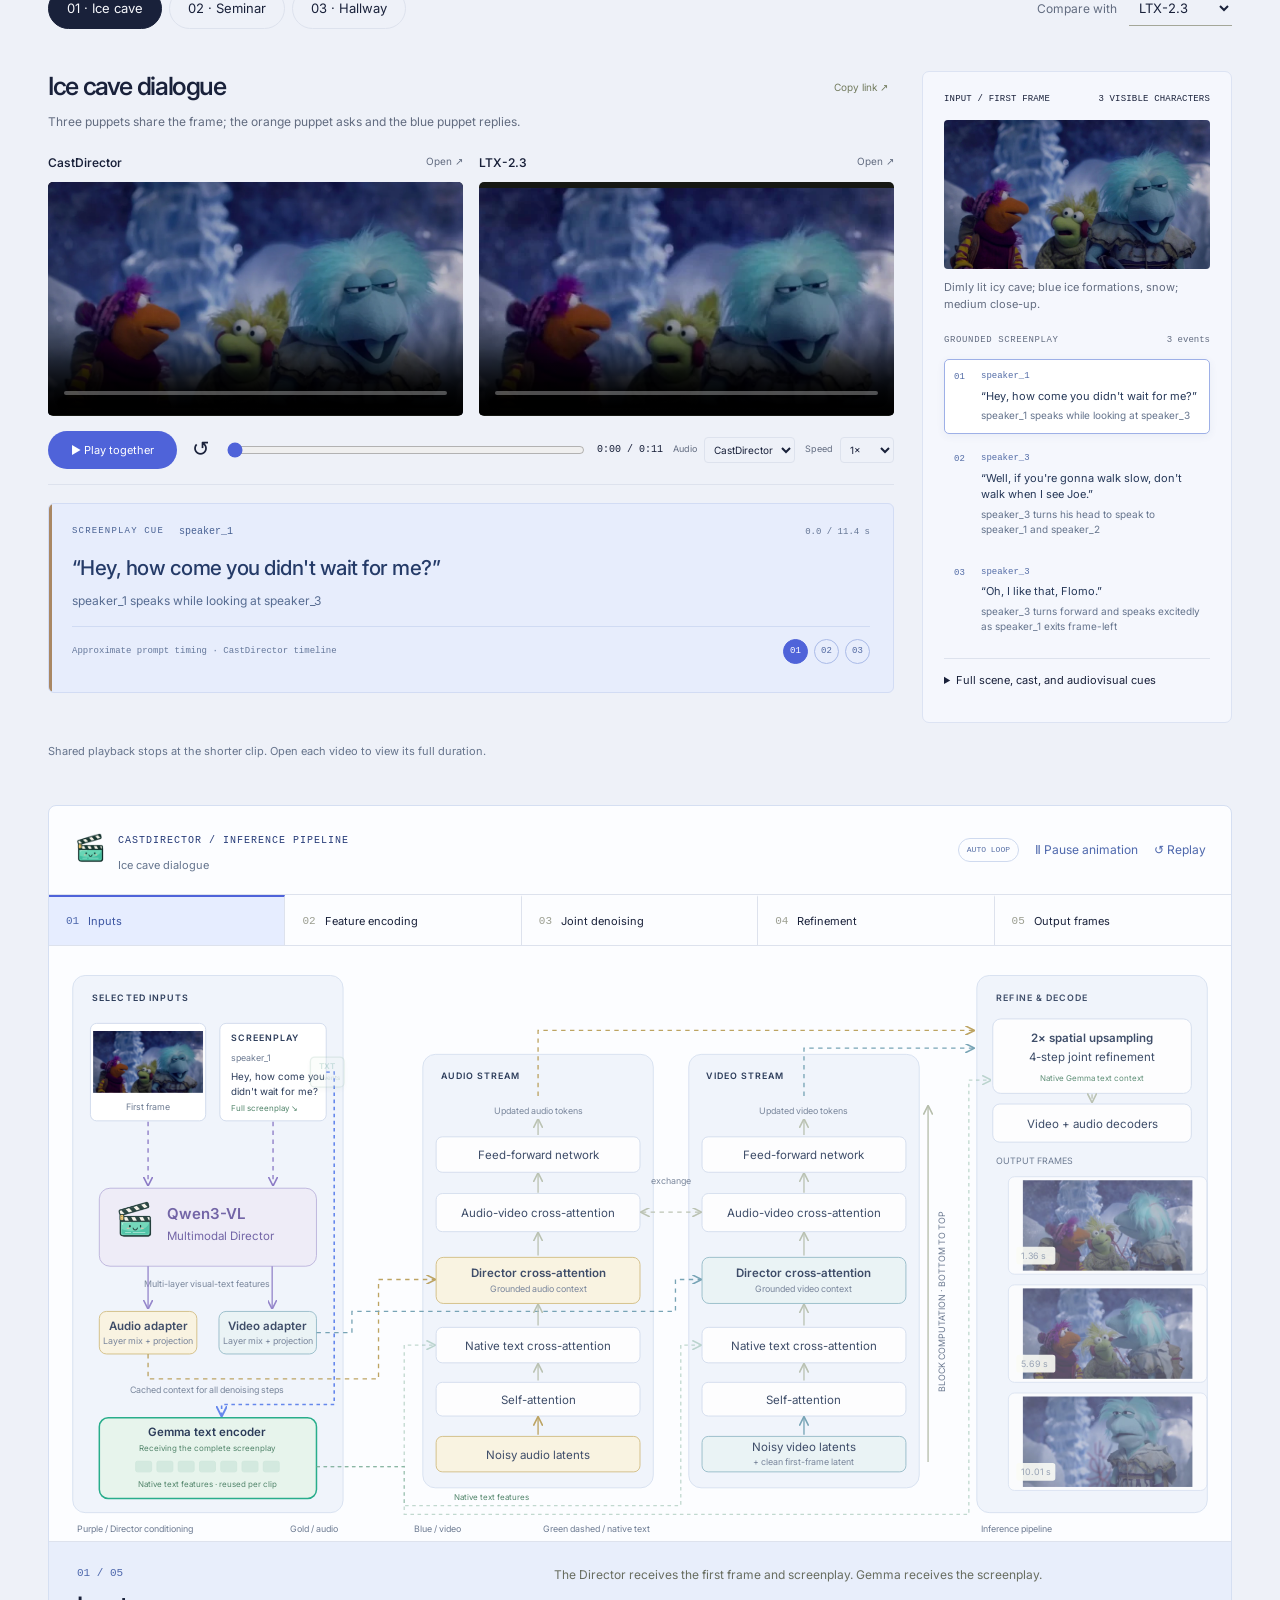
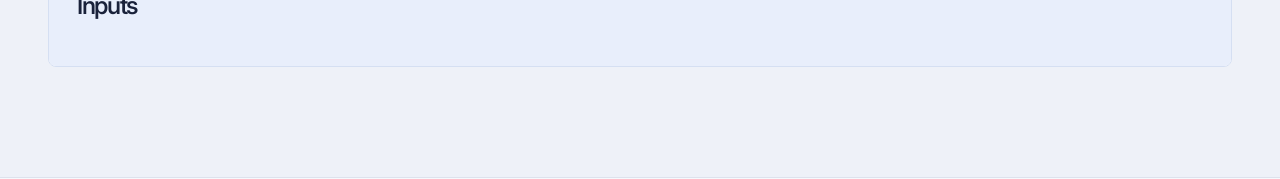
==== commit 6b6a31d1: "Refresh hero cases and correct steel-sword terminology" ====
--- a/please_click_me.html
+++ b/please_click_me.html
@@ -8,7 +8,7 @@
 <title>CastDirector — Directing Joint Audio-Video Generation with Grounded Screenplays</title></head><body>
 <a class="skip-link" href="#selected-results">Skip to the generated scenes</a>
 <section id="top" class="hero" aria-labelledby="hero-title">
-<div class="film-wall" aria-hidden="true"><div><video class="ambient-video" muted playsinline loop preload="none" poster="assets/posters/choir.webp" data-src="assets/ambient/choir.mp4" tabindex="-1"></video></div><div><video class="ambient-video" muted playsinline loop preload="none" poster="assets/posters/puppets.webp" data-src="assets/ambient/puppets.mp4" tabindex="-1"></video></div><div><video class="ambient-video" muted playsinline loop preload="none" poster="assets/posters/yurt.webp" data-src="assets/ambient/yurt.mp4" tabindex="-1"></video></div><div><video class="ambient-video" muted playsinline loop preload="none" poster="assets/posters/windshield.webp" data-src="assets/ambient/windshield.mp4" tabindex="-1"></video></div><div><video class="ambient-video" muted playsinline loop preload="none" poster="assets/posters/boxing.webp" data-src="assets/ambient/boxing.mp4" tabindex="-1"></video></div><div><video class="ambient-video" muted playsinline loop preload="none" poster="assets/posters/cartoon-cast.webp" data-src="assets/ambient/cartoon-cast.mp4" tabindex="-1"></video></div></div><div class="hero-top"><span class="eyebrow">Screenplay-conditioned generation</span><a href="#inference">Method comparison ↘</a></div>
+<div class="film-wall" aria-hidden="true"><div><video class="ambient-video" muted playsinline loop preload="none" poster="assets/posters/choir.webp" data-src="assets/ambient/choir.mp4" tabindex="-1"></video></div><div><video class="ambient-video" muted playsinline loop preload="none" poster="assets/posters/puppets.webp" data-src="assets/ambient/puppets.mp4" tabindex="-1"></video></div><div><video class="ambient-video" muted playsinline loop preload="none" poster="assets/posters/discussion.webp" data-src="assets/ambient/discussion.mp4" tabindex="-1"></video></div><div><video class="ambient-video" muted playsinline loop preload="none" poster="assets/posters/windshield.webp" data-src="assets/ambient/windshield.mp4" tabindex="-1"></video></div><div><video class="ambient-video" muted playsinline loop preload="none" poster="assets/posters/sword.webp" data-src="assets/ambient/sword.mp4" tabindex="-1"></video></div><div><video class="ambient-video" muted playsinline loop preload="none" poster="assets/posters/cartoon-cast.webp" data-src="assets/ambient/cartoon-cast.mp4" tabindex="-1"></video></div></div><div class="hero-top"><span class="eyebrow">Screenplay-conditioned generation</span><a href="#inference">Method comparison ↘</a></div>
 <div class="hero-content">
 <h1 id="hero-title" class="paper-title"><span class="paper-title-main"><span class="paper-brand"><img class="hero-mascot" src="assets/brand/director-mascot.png" alt=""><span class="brand-gradient">CastDirector</span>:</span> Directing Joint Audio-Video Generation</span><span class="paper-title-sub">with Grounded Screenplays</span></h1><div class="hero-authors"><p class="author-list"><span><a href="https://scholar.google.com/citations?user=t88nyvsAAAAJ" target="_blank" rel="noopener noreferrer" aria-label="Zhizhou Zhong: Google Scholar">Zhizhou Zhong</a><sup>*1,2</sup></span><span><a href="#">Boxian Ai</a><sup>*1,2</sup></span><span><a href="#">Xitai Jing</a><sup>2</sup></span><span><a href="#">Jiasun Feng</a><sup>‡2</sup></span><span><a href="#">Qian Qiao</a></span><span><a href="https://scholar.google.com/citations?user=WyNyNcUAAAAJ" target="_blank" rel="noopener noreferrer" aria-label="Ruicheng Zhang: Google Scholar">Ruicheng Zhang</a><sup>2</sup></span><span><a href="#">Jiarui Wang</a><sup>2</sup></span><span><a href="https://scholar.google.com/citations?user=YZSd5fsAAAAJ" target="_blank" rel="noopener noreferrer" aria-label="Shuiyang Mao: Google Scholar">Shuiyang Mao</a><sup>2</sup></span><span><a href="https://sites.google.com/view/cuweiliu/home" target="_blank" rel="noopener noreferrer" aria-label="Wei Liu: Homepage">Wei Liu</a><sup>2</sup></span><span><a href="https://whluo.github.io/" target="_blank" rel="noopener noreferrer" aria-label="Wenhan Luo: Homepage">Wenhan Luo</a><sup>†1</sup></span></p><p class="affiliations"><span><sup>1</sup> The Hong Kong University of Science and Technology</span><span><sup>2</sup> Video Rebirth</span></p><p class="contributions"><sup>*</sup> Equal contribution &nbsp; <sup>‡</sup> Project lead &nbsp; <sup>†</sup> Corresponding author</p></div><div class="hero-actions"><a class="button" href="#selected-results">Explore the cases <span>▶</span></a><a class="button" href="#inference">Method comparison <span>↗</span></a></div></div>
 <div class="hero-bottom"><span>CHARACTER-SPECIFIC DIALOGUE AND ACTIONS</span><button class="ambient-toggle" id="ambient-toggle" aria-pressed="true">Ⅱ Pause background</button><a class="down-arrow" href="#showreel" aria-label="Scroll to video examples">↓</a></div>
@@ -91,5 +91,5 @@
 </g></svg>
 </div><p class="pipeline-scroll-note">Scroll to view the pipeline →</p>
 <div class="pipeline-foot" aria-live="off"><div><div class="trace-counter" id="trace-counter"></div><h3 id="step-title"></h3></div><p id="step-description"></p></div></div></div></section></main><div id="toast" class="toast" role="status" aria-live="polite"></div>
-<script src="js/data.js"></script><script src="js/flow-frames.js"></script><script src="js/player.js"></script><script src="js/studio.js"></script><script src="js/showcase-data.js"></script><script src="js/showcase.js"></script><script src="js/reveal.js"></script>
+<script src="js/data.js"></script><script src="js/flow-frames.js"></script><script src="js/player.js"></script><script src="js/studio.js"></script><script src="js/showcase-data.js?v=5e36a946"></script><script src="js/showcase.js"></script><script src="js/reveal.js"></script>
 <noscript><p class="wrap">Enable JavaScript for the categorized examples and comparison controls, or <a href="assets/media/showreel.mp4">watch the showreel directly</a>.</p></noscript></body></html>
